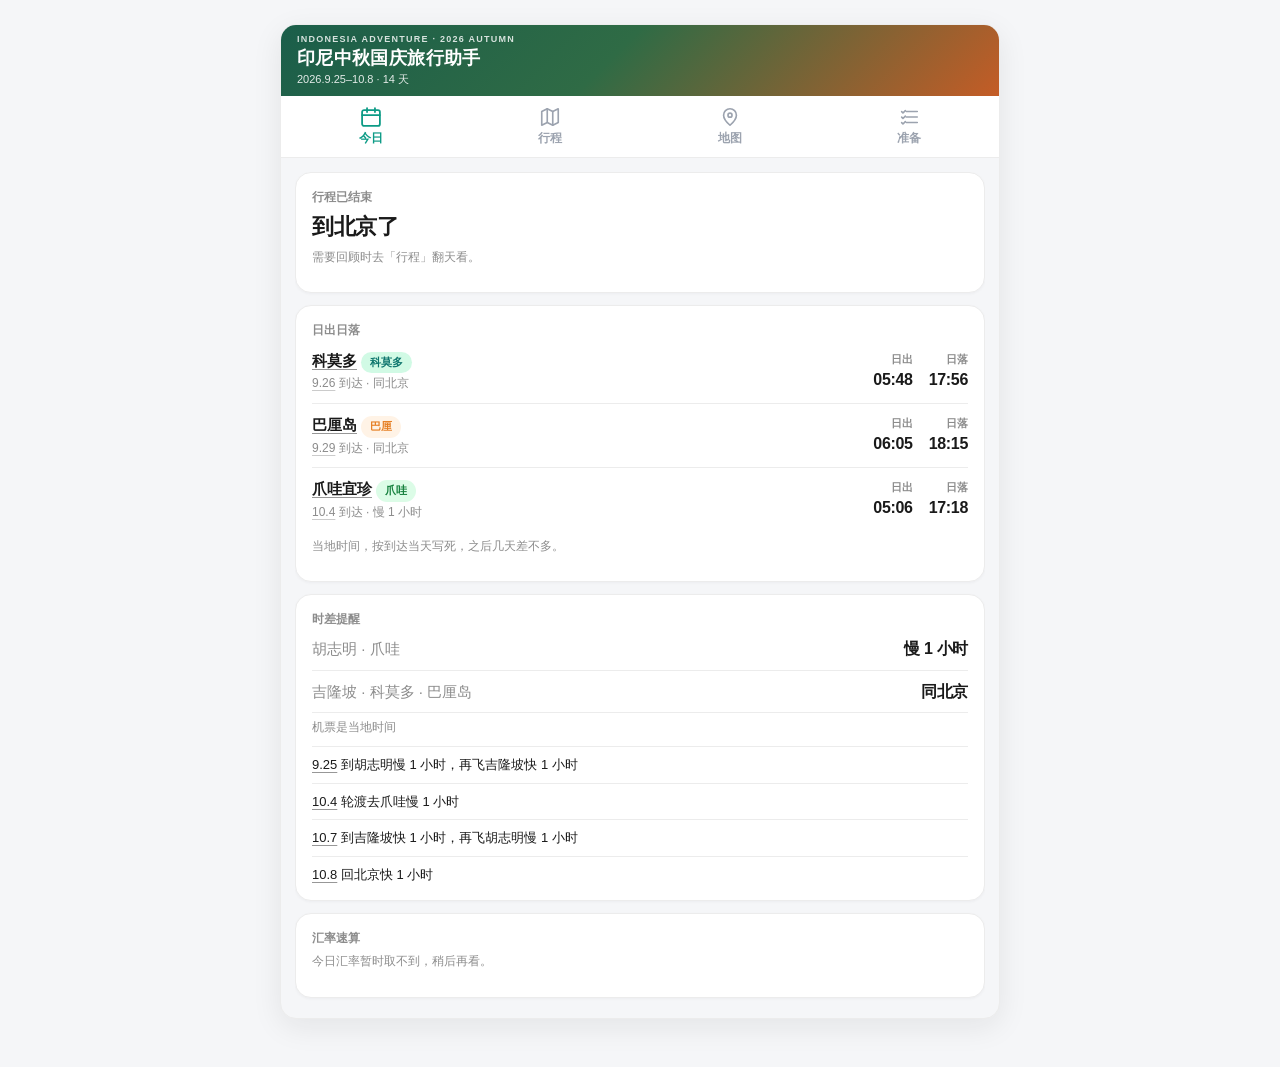
==== index.html @ c4021f5a "Vendor Leaflet so the trip page does not wait on jsDelivr. The app script no longer depends on a blo" ====
<!DOCTYPE html>
<html lang="zh-CN">
<head>
  <meta charset="UTF-8">
  <meta name="viewport" content="width=device-width, initial-scale=1, viewport-fit=cover">
  <meta name="theme-color" content="#1b5e4a">
  <meta name="apple-mobile-web-app-capable" content="yes">
  <meta name="mobile-web-app-capable" content="yes">
  <title>印尼中秋国庆旅行助手 · 2026.9.25–10.8</title>
  <link rel="stylesheet" href="vendor/leaflet/leaflet.css">
  <style>
    :root {
      --bg: #f5f6f8;
      --card: #fff;
      --text: #1a1a1a;
      --muted: #8c8c8c;
      --line: #ececec;
      --accent: #0d9b86;
      --purple: #8b5cf6;
      --orange: #e67e22;
      --blue: #3b82f6;
      --komodo: #0f766e;
      --bali: #e67e22;
      --java: #22c55e;
      --warn: #f97316;
      --ok: #0d9b86;
      --safe: env(safe-area-inset-bottom, 0px);
    }
    * { box-sizing: border-box; margin: 0; padding: 0; }
    body {
      font-family: -apple-system, BlinkMacSystemFont, "PingFang SC", "Hiragino Sans GB", "Noto Sans SC", "Microsoft YaHei", sans-serif;
      background: var(--bg);
      color: var(--text);
      line-height: 1.45;
      font-size: 15px;
      padding-bottom: calc(78px + var(--safe));
    }
    .ico {
      width: 1em; height: 1em; display: inline-block; vertical-align: -0.15em;
      stroke: currentColor; fill: none; stroke-width: 1.8; stroke-linecap: round; stroke-linejoin: round;
    }
    header {
      position: sticky; top: 0; z-index: 2000;
      background: linear-gradient(135deg, #1b5e4a 0%, #2f6b45 46%, #c45c26 100%);
      color: #fff;
      padding: 8px 16px 9px;
      isolation: isolate;
    }
    .app { min-height: 100vh; }
    header .eyebrow {
      font-size: 9px; letter-spacing: .14em; text-transform: uppercase;
      opacity: .82; font-weight: 600; margin-bottom: 1px;
    }
    header h1 { font-size: 18px; font-weight: 800; letter-spacing: .02em; line-height: 1.25; }
    header .dates { font-size: 11px; opacity: .88; margin-top: 2px; }
    .wrap { padding: 14px 14px 8px; max-width: 720px; margin: 0 auto; }
    .card {
      background: var(--card);
      border: 1px solid var(--line);
      border-radius: 16px;
      padding: 16px;
      margin-bottom: 12px;
      box-shadow: 0 1px 3px rgba(16,24,40,.04);
    }
    .page-head {
      display: flex; align-items: baseline; gap: 8px;
      margin: 2px 0 12px; font-size: 22px; font-weight: 800;
    }
    .page-head span { font-size: 13px; font-weight: 500; color: var(--muted); }
    .add-pill {
      margin-left: auto; align-self: center; flex-shrink: 0;
      border: 0; background: var(--accent); color: #fff;
      border-radius: 99px; padding: 6px 12px;
      font-size: 13px; font-weight: 700;
      transition: transform .15s ease, filter .15s ease;
    }
    .add-pill:active { transform: scale(.96); filter: brightness(.94); }
    .add-pill:disabled { opacity: .45; }
    .add-box .field { margin-bottom: 8px; }
    .ebtn, .xbtn {
      flex-shrink: 0; border: 0; background: #f3f4f6; color: #4b5563;
      border-radius: 8px; width: 28px; height: 28px; padding: 0; margin-top: 1px;
      font-size: 16px; font-weight: 400; line-height: 1;
      display: inline-flex; align-items: center; justify-content: center;
    }
    .xbtn { color: #dc2626; background: #fef2f2; }
    .ebtn:active, .xbtn:active { transform: scale(.94); }
    .check-main { display: flex; gap: 10px; align-items: flex-start; flex: 1; min-width: 0; }
    .pack-row {
      display: flex; align-items: center; gap: 6px;
      border-top: 1px solid #f3f4f6;
    }
    .pack-row:first-of-type { border-top: none; }
    .pack-row .pack-st { border-top: none; padding-left: 10px; flex: 1; width: auto; min-width: 0; }
    .page-head.c-teal { color: var(--accent); }
    .page-head.c-purple { color: #9040b2; }
    .page-head.c-orange { color: var(--orange); }
    .page-head.c-blue { color: #4a69bd; }
    .kicker { font-size: 12px; font-weight: 700; color: var(--muted); }
    .kicker.urgent { color: #ef4444; }
    .kicker.urgent::before {
      content: ""; display: inline-block; width: 7px; height: 7px; border-radius: 50%;
      background: #ef4444; margin-right: 6px; vertical-align: 1px;
    }
    .next { font-size: 22px; font-weight: 800; margin: 4px 0 6px; letter-spacing: -.02em; }
    .chip {
      display: inline-block; font-size: 11px; font-weight: 700;
      padding: 3px 9px; border-radius: 99px; margin-right: 4px;
    }
    .chip-komodo { background: #d1fae5; color: var(--komodo); }
    .chip-bali { background: #fff3e6; color: var(--bali); }
    .chip-java { background: #dcfce7; color: #15803d; }
    .chip-transit { background: #f3e8ff; color: #7c3aed; }
    .chip-skip { background: #fff3e6; color: var(--orange); }
    .chip-must { background: #d1fae5; color: var(--ok); }
    .chip-ok { background: #d1fae5; color: #047857; }
    .chip-wait { background: #fff7ed; color: #c2410c; }
    .chip-alt { background: #fef3c7; color: #b45309; }
    .chip-canceling { background: #ffe4e6; color: #be123c; }
    .chip-off { background: #f3f4f6; color: #6b7280; }
    .warn {
      background: #fff7ed; color: #9a3412; border-radius: 10px;
      padding: 10px 12px; font-size: 13px; margin-top: 8px;
    }
    .callout {
      background: #fff7e8; color: #c2410c; border-radius: 10px;
      padding: 8px 10px; font-size: 12px; margin-top: 8px; font-weight: 600;
    }
    .row {
      display: grid; grid-template-columns: 52px 1fr;
      gap: 8px; padding: 10px 0; border-top: 1px solid #f3f4f6;
    }
    .row:first-of-type { border-top: none; }
    .t { font-variant-numeric: tabular-nums; font-size: 12px; color: var(--muted); padding-top: 2px; }
    .title { font-weight: 700; font-size: 15px; }
    .note { font-size: 12px; color: var(--muted); margin-top: 3px; }
    .hl { color: var(--orange); }
    .memo { color: var(--ok); }
    .day-btn {
      width: 100%; text-align: left; background: var(--card); border: 1px solid var(--line);
      border-radius: 16px; padding: 12px 14px; margin-bottom: 8px;
      display: flex; align-items: center; gap: 10px;
      box-shadow: 0 1px 3px rgba(16,24,40,.04);
      transition: transform .16s ease, box-shadow .16s ease, background .16s ease;
    }
    .day-btn:active { transform: scale(.985); }
    .day-btn .d {
      font-weight: 800; min-width: 48px; font-size: 12px; color: #fff;
      text-align: center; border-radius: 10px; padding: 8px 6px; line-height: 1.2;
    }
    .day-btn.ph-komodo .d { background: var(--komodo); }
    .day-btn.ph-bali .d { background: var(--bali); }
    .day-btn.ph-java .d { background: var(--java); }
    .day-btn.ph-transit .d { background: var(--purple); }
    .day-btn .ttl { flex: 1; font-weight: 700; font-size: 14px; }
    .filters { display: flex; gap: 8px; overflow-x: auto; padding: 0 0 12px; }
    .filters button {
      border: 1px solid var(--line); background: #fff; color: #4b5563;
      border-radius: 99px; padding: 6px 14px; font-size: 12px; font-weight: 650; white-space: nowrap;
      transition: background .18s ease, color .18s ease, border-color .18s ease, transform .15s ease;
    }
    .filters button:active { transform: scale(.96); }
    .filters button.on { background: var(--accent); color: #fff; border-color: var(--accent); }
    .subchrome {
      position: sticky;
      top: var(--header-h, 72px);
      z-index: 1900;
      isolation: isolate;
      margin: -14px -14px 12px;
      padding: 8px 14px 10px;
      background: rgba(245,246,248,.96);
      backdrop-filter: blur(12px);
    }
    .subchrome[hidden] { display: none !important; }
    .subnav {
      display: grid; gap: 6px;
      margin: 0; padding: 0;
      position: static;
      background: none;
    }
    .subnav.n4 { grid-template-columns: repeat(4, 1fr); }
    .subnav.n3 { grid-template-columns: repeat(3, 1fr); }
    .subnav.n2 { grid-template-columns: repeat(2, 1fr); }
    .subnav button {
      border: 0; background: #fff; color: #6b7280;
      border-radius: 12px; padding: 8px 4px; font-size: 13px; font-weight: 650;
      border: 1px solid var(--line);
      transition: background .2s ease, color .2s ease, border-color .2s ease, transform .15s ease;
    }
    .subnav button:active { transform: scale(.96); }
    .subnav button.on { background: var(--accent); color: #fff; border-color: var(--accent); }
    .jumps { display: flex; flex-wrap: wrap; gap: 6px; margin-top: 8px; }
    .tap {
      color: inherit;
      cursor: pointer;
      text-decoration: underline;
      text-decoration-color: color-mix(in srgb, currentColor 45%, transparent);
      text-underline-offset: 3px;
      text-decoration-thickness: 1px;
      -webkit-tap-highlight-color: transparent;
      transition: opacity .15s ease;
    }
    .tap:active { opacity: .55; }
    .hl-flash { animation: hlflash 1.4s ease; }
    #page-trip .item, #page-trip .card {
      scroll-margin-top: calc(var(--header-h, 72px) + 58px);
    }
    @keyframes hlflash {
      0%, 100% { background: #fff; }
      25% { background: #ccfbf1; }
    }
    .check { display: flex; gap: 8px; align-items: flex-start; padding: 11px 0; border-top: 1px solid #f3f4f6; }
    .check:first-of-type { border-top: none; }
    .check input {
      appearance: none; -webkit-appearance: none;
      margin-top: 2px; width: 18px; height: 18px; flex-shrink: 0;
      border: 1.6px solid #d1d5db; border-radius: 5px; background: #fff;
      transition: background .16s ease, border-color .16s ease, transform .16s ease;
    }
    .check input:checked {
      background: var(--accent); border-color: var(--accent);
      transform: scale(1.06);
      background-image: url("data:image/svg+xml;utf8,<svg xmlns='http://www.w3.org/2000/svg' viewBox='0 0 16 16'><path fill='none' stroke='white' stroke-width='2.2' stroke-linecap='round' stroke-linejoin='round' d='M3.5 8.2l3 3 6-6.4'/></svg>");
      background-size: 12px; background-repeat: no-repeat; background-position: center;
    }
    .check .lab { transition: color .16s ease; }
    .check.done .lab { color: var(--muted); text-decoration: line-through; }
    .pack-st {
      display: flex; gap: 10px; align-items: center;
      width: 100%; text-align: left;
      background: none; border: 0; border-top: 1px solid #f3f4f6;
      padding: 11px 0 11px 10px; font: inherit; color: inherit;
      position: relative;
      transition: background .15s ease, transform .15s ease;
    }
    .pack-st:not(:disabled):active { transform: scale(.99); background: #f8faf9; }
    .pack-st:first-of-type { border-top: none; }
    .pack-st:disabled { opacity: 1; cursor: default; }
    .pack-st:not(:disabled) { cursor: pointer; }
    .pack-st .lab { flex: 1; font-weight: 700; font-size: 14px; }
    .pack-st::before {
      content: ""; position: absolute; left: 0; top: 10px; bottom: 10px;
      width: 4px; border-radius: 4px;
    }
    .st-none::before { background: var(--orange); }
    .st-have::before { background: var(--blue); }
    .st-packed::before { background: var(--accent); }
    .st-pill {
      flex-shrink: 0; font-size: 11px; font-weight: 700;
      padding: 2px 8px; border-radius: 99px; min-width: 52px; text-align: center;
      transition: background .18s ease, color .18s ease;
    }
    .st-none .st-pill { background: #fff3e6; color: var(--orange); }
    .st-have .st-pill { background: #dbeafe; color: #1d4ed8; }
    .st-packed .st-pill { background: #d1fae5; color: #047857; }
    .st-packed .lab { color: var(--muted); text-decoration: line-through; }
    .stats {
      display: grid; grid-template-columns: repeat(3, 1fr); gap: 8px; margin: 10px 0 4px;
    }
    .stat {
      background: #fff; border: 1px solid var(--line); border-radius: 14px;
      padding: 12px 8px; text-align: center;
      font: inherit; color: inherit; width: 100%;
    }
    button.stat { cursor: pointer; }
    button.stat:active { transform: scale(.98); }
    .stat.on { border-color: var(--accent); box-shadow: 0 0 0 2px rgba(13,155,134,.18); }
    .stat.miss.on { border-color: var(--orange); box-shadow: 0 0 0 2px rgba(234,88,12,.16); }
    .stat b { display: block; font-size: 22px; font-weight: 800; line-height: 1.1; }
    .stat span { font-size: 11px; color: var(--muted); }
    .stat.miss b { color: var(--orange); }
    .stat.have b { color: var(--blue); }
    .stat.ok b { color: var(--accent); }
    .prog { margin: 8px 0 4px; }
    .prog-top { display: flex; justify-content: space-between; font-size: 12px; color: var(--muted); margin-bottom: 6px; }
    .prog-top b { color: var(--accent); }
    .prog-bar { height: 8px; background: #d1fae5; border-radius: 99px; overflow: hidden; }
    .prog-bar i { display: block; height: 100%; background: var(--accent); border-radius: 99px; transition: width .35s ease; }
    .add-box .pair { display: grid; grid-template-columns: 1fr 1fr; gap: 8px; }
    .add-box .pair .field { margin-bottom: 8px; }
    .date-picks {
      display: flex; flex-wrap: wrap; gap: 6px;
      margin: 0 0 8px;
    }
    .date-pick {
      border: 1px solid var(--line); background: #fff; color: #4b5563;
      border-radius: 99px; padding: 6px 10px; font-size: 12px; font-weight: 650;
      transition: background .15s ease, color .15s ease, border-color .15s ease, transform .12s ease;
    }
    .date-pick:active { transform: scale(.96); }
    .date-pick.on { background: var(--accent); color: #fff; border-color: var(--accent); }
    .spend-row {
      display: flex; align-items: flex-start; gap: 8px;
      padding: 11px 0; border-top: 1px solid #f3f4f6;
    }
    .spend-row:first-of-type { border-top: none; }
    .spend-row .lab { flex: 1; min-width: 0; }
    .spend-row .lab b { display: block; font-size: 14px; font-weight: 700; }
    .spend-amt { font-variant-numeric: tabular-nums; font-weight: 800; white-space: nowrap; text-align: right; }
    .spend-amt.wait { color: var(--orange); font-weight: 700; font-size: 13px; }
    .spend-sum {
      display: flex; justify-content: space-between; align-items: baseline;
      gap: 10px; padding: 8px 0 2px; font-size: 13px;
    }
    .spend-sum span { color: var(--muted); }
    .spend-bar {
      display: flex; height: 8px; background: #eef2f1; border-radius: 99px;
      overflow: hidden; margin-top: 6px;
    }
    .spend-bar i { display: block; height: 100%; flex: none; background: var(--accent); }
    .spend-dot {
      display: inline-block; width: 8px; height: 8px; border-radius: 50%;
      margin-right: 5px; vertical-align: 1px;
    }
    .spend-legend {
      display: flex; flex-wrap: wrap; gap: 6px 12px;
      margin-top: 12px; padding-top: 10px; border-top: 1px solid var(--line);
      font-size: 11px; color: var(--muted);
    }
    textarea {
      width: 100%; min-height: 88px; border: 1px solid var(--line); border-radius: 12px;
      padding: 10px; font: inherit; resize: none; background: #fafafa;
      overflow: hidden; field-sizing: content;
    }
    .hint { font-size: 12px; color: var(--muted); margin: 6px 0 10px; }
    .btn {
      border: 0; background: var(--accent); color: #fff; border-radius: 10px;
      padding: 9px 12px; font: inherit; font-weight: 700; font-size: 13px;
      transition: transform .15s ease, filter .15s ease, background .18s ease;
    }
    .btn:active { transform: scale(.97); filter: brightness(.94); }
    .btn.sec { background: #fff; color: var(--accent); border: 1px solid var(--accent); }
    .btn:disabled { opacity: .45; }
    .ghost, a.ghost {
      display: inline-flex; align-items: center; gap: 4px;
      border: 1px solid var(--accent); color: var(--accent); background: #fff;
      border-radius: 8px; padding: 3px 8px; font-size: 11px; font-weight: 700;
      text-decoration: none; flex-shrink: 0; line-height: 1.2;
      -webkit-tap-highlight-color: transparent;
    }
    a.ghost:active { filter: brightness(.94); }
    .title .ghost { margin-left: 6px; vertical-align: 1px; }
    .ghost .ico-ext { width: 9px; height: 9px; margin-left: 1px; }
    .wrap.swiping a.jump-ext { pointer-events: none; }
    .field {
      width: 100%; border: 1px solid var(--line); border-radius: 10px;
      padding: 9px 10px; font: inherit; background: #fafafa; margin-bottom: 8px;
    }
    .bar { display: flex; gap: 8px; flex-wrap: wrap; margin-top: 8px; }
    .okline { font-size: 12px; color: var(--ok); }
    .err { font-size: 12px; color: #dc2626; margin-top: 4px; }
    .gate-card { padding: 10px 12px; }
    .gate-card .kicker { font-size: 10px; }
    .gate-card .field { padding: 7px 9px; margin-bottom: 6px; }
    .gate-card .hint { margin: 4px 0 6px; }
    .gate-card .btn { padding: 7px 10px; font-size: 12px; }
    .gate-card .okline { margin-top: 4px; }
    nav {
      position: fixed; left: 0; right: 0; bottom: 0; z-index: 2100;
      display: grid; grid-template-columns: repeat(4, 1fr);
      background: #fff; border-top: 1px solid var(--line);
      padding: 6px 0 calc(6px + var(--safe));
    }
    nav button {
      border: 0; background: none; padding: 4px 0 2px;
      font-size: 10px; color: #9ca3af; font-weight: 650;
      display: flex; flex-direction: column; align-items: center; gap: 2px;
      transition: color .2s ease, transform .15s ease;
    }
    nav button svg { width: 22px; height: 22px; transition: transform .18s ease; }
    nav button:active { transform: scale(.92); }
    nav button.on { color: var(--accent); }
    nav button.on svg { transform: scale(1.08); }
    .page { display: none; position: relative; z-index: 0; }
    .page.on { display: block; overflow-x: hidden; }
    .day-card { display: none; }
    .day-card.open { display: block; animation: dayOpen .22s ease; }
    @keyframes dayOpen { from { opacity: 0; transform: translateY(-8px); } to { opacity: 1; transform: none; } }
    .fx-row {
      display: flex; justify-content: space-between; align-items: baseline;
      gap: 12px; padding: 9px 0; border-bottom: 1px solid var(--line);
      font-size: 15px;
    }
    .fx-row:last-of-type { border-bottom: 0; }
    .fx-row span { color: var(--muted); }
    .fx-row b { font-size: 16px; font-weight: 800; letter-spacing: -.02em; }
    #fx-card a { color: var(--muted); }
    .sun-row {
      display: grid; grid-template-columns: 1fr auto;
      gap: 6px 16px; align-items: center;
      padding: 10px 0; border-bottom: 1px solid var(--line);
    }
    .sun-row:last-of-type { border-bottom: 0; }
    .sun-place { font-weight: 800; font-size: 15px; }
    .sun-meta { font-size: 12px; color: var(--muted); margin-top: 2px; }
    .sun-times { display: flex; gap: 16px; text-align: right; font-variant-numeric: tabular-nums; }
    .sun-times .k { display: block; font-size: 11px; color: var(--muted); font-weight: 650; }
    .sun-times b { font-size: 16px; font-weight: 800; letter-spacing: -.02em; }
    .tz-shift {
      font-size: 13px; line-height: 1.5;
      padding: 8px 0 0; margin-top: 8px; border-top: 1px solid var(--line);
    }
    .callout.tz-note { background: #eef2ff; color: #4338ca; }
    .item {
      position: relative; overflow: hidden;
      background: #fff; border: 1px solid var(--line); border-radius: 16px;
      padding: 14px 14px 12px 16px; margin: 0 0 10px;
      box-shadow: 0 1px 3px rgba(16,24,40,.04);
    }
    .item::before {
      content: ""; position: absolute; left: 0; top: 0; bottom: 0; width: 4px;
    }
    .item.ph-transit::before { background: var(--purple); }
    .item.ph-komodo::before { background: var(--komodo); }
    .item.ph-bali::before { background: var(--bali); }
    .item.ph-java::before { background: var(--java); }
    .item.st-cancel { color: #9ca3af; }
    .item.st-cancel::before { background: #9ca3af; }
    .item.st-cancel .stay-name,
    .item.st-cancel .stay-meta,
    .item.st-cancel .note,
    .item.st-cancel .stay-top,
    .item.st-cancel .ico { color: #9ca3af; }
    .item.st-cancel .ghost { border-color: #d1d5db; color: #9ca3af; }
    .item.st-canceling {
      background: #fad1d8;
      border-color: #f5b7c2;
    }
    .item.st-alt {
      background: #fffbeb;
      border-color: #fde68a;
    }
    .ticket-top, .stay-top {
      display: flex; justify-content: space-between; align-items: center; gap: 8px;
    }
    .stay-actions { display: inline-flex; align-items: center; gap: 6px; flex-shrink: 0; }
    .ticket-no { font-size: 13px; font-weight: 700; }
    .ticket-al { color: var(--muted); font-weight: 500; }
    .ticket-route {
      display: grid; grid-template-columns: 1fr auto 1fr;
      align-items: center; gap: 8px; margin: 10px 0 8px;
    }
    .ticket-time { font-size: 22px; font-weight: 800; letter-spacing: -.03em; font-variant-numeric: tabular-nums; }
    .ticket-city { font-size: 12px; color: var(--muted); margin-top: 2px; }
    .ticket-end.right { text-align: right; }
    .ticket-mid { color: var(--accent); text-align: center; min-width: 72px; }
    .ticket-mid svg { width: 18px; height: 18px; }
    .ticket-mid .dash {
      height: 0; border-top: 1.5px dashed #cbd5e1; margin-top: 4px;
    }
    .ticket-dur {
      font-size: 10px; color: var(--muted); font-weight: 500;
      margin-top: 4px; line-height: 1.2; white-space: nowrap;
    }
    .ticket-foot {
      display: flex; justify-content: space-between; align-items: center;
      gap: 8px; font-size: 12px; color: var(--muted); margin-top: 4px;
    }
    .ticket-foot .bag { display: inline-flex; align-items: center; gap: 4px; }
    .stay-name { font-size: 16px; font-weight: 800; margin: 6px 0 4px; }
    .stay-meta { font-size: 13px; color: #4b5563; }
    .act-card { isolation: isolate; }
    .act-card::before { z-index: 3; }
    .act-photo {
      position: absolute; inset: 0;
      width: 100%; height: 100%;
      object-fit: cover; object-position: 92% 16%;
      pointer-events: none; z-index: 0;
      opacity: 0;
    }
    .act-photo.is-in { opacity: 1; transition: opacity .22s ease; }
    .act-card::after {
      content: "";
      position: absolute; inset: 0;
      z-index: 1; pointer-events: none;
      background: linear-gradient(
        54deg,
        #fff 0%,
        #fff 34%,
        rgba(255,255,255,.92) 42%,
        rgba(255,255,255,.62) 50%,
        rgba(255,255,255,.28) 58%,
        rgba(255,255,255,.08) 66%,
        transparent 76%
      );
    }
    .act-card .stay-top,
    .act-card .stay-name,
    .act-card .stay-meta,
    .act-card .note,
    .act-card .callout,
    .act-card .act-foot { position: relative; z-index: 2; }
    .act-card .callout {
      background: linear-gradient(
        to right,
        #fff7e8 0%,
        #fff7e8 46%,
        rgba(255,247,232,.55) 70%,
        rgba(255,247,232,0) 100%
      );
    }
    .act-card .ghost { z-index: 3; }
    .act-card .stay-name { max-width: 62%; }
    .act-card .stay-meta,
    .act-card .note { max-width: 72%; }
    .act-card .act-foot {
      display: flex; justify-content: space-between; align-items: flex-end;
      gap: 8px; margin-top: 8px; position: relative; z-index: 3;
    }
    .act-card .act-foot .callout { margin-top: 0; flex: 1; min-width: 0; }
    .act-card .act-foot .ghost { margin-left: auto; }
    .map-box {
      height: 42vh; min-height: 220px; max-height: 380px;
      border-radius: 14px; overflow: hidden; border: 1px solid var(--line);
      position: relative; z-index: 0; isolation: isolate;
      transform: translateZ(0);
      -webkit-mask-image: -webkit-radial-gradient(white, black);
    }
    .map-focus { display: flex; gap: 8px; margin: 8px 0 10px; }
    .map-focus button {
      flex: 1; border: 0; border-radius: 10px; padding: 8px 6px;
      font-size: 13px; font-weight: 700; color: #fff;
      transition: transform .16s ease, filter .16s ease;
    }
    .map-focus button:active { transform: scale(.97); filter: brightness(.92); }
    .map-focus .f-komodo { background: var(--komodo); }
    .map-focus .f-bali { background: var(--bali); }
    .map-focus .f-java { background: var(--java); }
    .marker-dot {
      width: 10px; height: 10px; border-radius: 50%;
      border: 1.5px solid #fff; box-shadow: 0 1px 3px rgba(0,0,0,.3);
    }
    .marker-hotel {
      width: 8px; height: 8px; border-radius: 50%;
      border: 1.5px solid #fff; box-shadow: 0 1px 3px rgba(0,0,0,.3);
    }
    .map-legend { display: flex; flex-wrap: wrap; gap: 8px 12px; font-size: 12px; color: var(--muted); margin: 8px 0 12px; }
    .leg-row {
      display: flex; justify-content: space-between; align-items: baseline;
      gap: 12px; padding: 10px 0; border-top: 1px solid #f3f4f6;
    }
    .leg-row:first-of-type { border-top: none; }
    .leg-row .lab { font-weight: 700; font-size: 14px; }
    .leg-row .meta { font-size: 12px; color: var(--muted); text-align: right; line-height: 1.45; }
    .legend-line { display: inline-block; width: 22px; height: 3px; vertical-align: middle; margin-right: 4px; border-radius: 2px; }
    .marker-num {
      width: 26px; height: 26px; border-radius: 50%;
      display: flex; align-items: center; justify-content: center;
      font-size: 11px; font-weight: 700; color: #fff;
      border: 2px solid #fff; box-shadow: 0 2px 6px rgba(0,0,0,.25);
    }
    .leaflet-popup-content { font-size: 13px; line-height: 1.4; }
    .empty { color: var(--muted); font-size: 13px; padding: 8px 0; }

    @media (prefers-reduced-motion: reduce) {
      *, *::before, *::after {
        animation: none !important;
        transition: none !important;
      }
    }

    @media (min-width: 800px) {
      body { padding-bottom: 24px; }
      .app {
        max-width: 720px;
        margin: 24px auto;
        background: var(--bg);
        border: 1px solid var(--line);
        border-radius: 16px;
        overflow: hidden;
        box-shadow: 0 8px 30px rgba(28,25,23,.08);
      }
      header { position: static; }
      nav {
        position: static;
        border-top: none;
        border-bottom: 1px solid var(--line);
        padding-bottom: 8px;
      }
      nav button { font-size: 12px; }
      .subchrome { top: 0; }
    }
  </style>
</head>
<body>
<div class="app">
  <header>
    <p class="eyebrow">Indonesia Adventure · 2026 Autumn</p>
    <h1>印尼中秋国庆旅行助手</h1>
    <p class="dates">2026.9.25–10.8 · 14 天</p>
  </header>

  <nav>
    <button class="on" data-page="today">
      <svg viewBox="0 0 24 24" fill="none" stroke="currentColor" stroke-width="1.8" stroke-linecap="round" stroke-linejoin="round"><rect x="3" y="5" width="18" height="16" rx="2"/><path d="M8 3v4M16 3v4M3 10h18"/></svg>
      <span>今日</span>
    </button>
    <button data-page="trip">
      <svg viewBox="0 0 24 24" fill="none" stroke="currentColor" stroke-width="1.8" stroke-linecap="round" stroke-linejoin="round"><polygon points="3 6 9 3 15 6 21 3 21 18 15 21 9 18 3 21"/><path d="M9 3v15M15 6v15"/></svg>
      <span>行程</span>
    </button>
    <button data-page="map">
      <svg viewBox="0 0 24 24" fill="none" stroke="currentColor" stroke-width="1.8" stroke-linecap="round" stroke-linejoin="round"><path d="M12 21s7-6.2 7-11a7 7 0 1 0-14 0c0 4.8 7 11 7 11z"/><circle cx="12" cy="10" r="2.2"/></svg>
      <span>地图</span>
    </button>
    <button data-page="prep">
      <svg viewBox="0 0 24 24" fill="none" stroke="currentColor" stroke-width="1.8" stroke-linecap="round" stroke-linejoin="round"><path d="M9 6h12M9 12h12M9 18h12"/><path d="M4 6.2 5.4 7.6 8 5M4 12.2 5.4 13.6 8 11M4 18.2 5.4 19.6 8 17"/></svg>
      <span>准备</span>
    </button>
  </nav>

  <main class="wrap">
    <div id="subchrome" class="subchrome" hidden></div>
    <section id="page-today" class="page on">
      <div class="card">
        <div class="kicker">出发倒计时</div>
        <div class="next">2026.9.25 北京出发</div>
        <p class="hint">点「行程」看日程/航班，「准备」看待办、行李和花费。</p>
      </div>
    </section>
    <section id="page-trip" class="page"></section>
    <section id="page-map" class="page"></section>
    <section id="page-prep" class="page"></section>
  </main>
</div>

<script src="vendor/leaflet/leaflet.js"></script>

<script>
const START = new Date(2026, 8, 25);
const END = new Date(2026, 9, 8);
const KEY_WHO = "trip2026-who";
const KEY_SID = "trip2026-sid";
const KEY_UNLOCK = "trip2026-unlock";
const KEY_FX = "trip2026-fx";
const KEY_DRAFT = "trip2026-draft";
const FX_API = "https://open.er-api.com/v6/latest/CNY";

let cloud = { prep: {}, pack: {}, notes: "", pinHash: "", updatedAt: "", by: "", lists: null };
let canEdit = false;
let syncing = false;
let saveTimer = null;
let dirty = false;
let pushing = false;
let bootError = "";
let tripTab = "days";
let tripFilter = "all";
let prepTab = "todo";
let packFilter = "all";

const flights = [
  { date:"9.25", iso:"2026-09-25", no:"VN517", al:"越南航空", route:"北京大兴 → 胡志明新山一 T2", from:"PKX", to:"SGN", dep:"08:30", arr:"12:25", bag:"托运 23KG", book:"去哪儿", note:"去程第一段", tz:"到胡志明，慢 1 小时" },
  { date:"9.25", iso:"2026-09-25", no:"VN679", al:"越南航空", route:"胡志明新山一 T2 → 吉隆坡 T1", from:"SGN", to:"KUL", dep:"15:25", arr:"18:25", bag:"托运 23KG", book:"去哪儿", note:"同机场 T2 中转；当晚住 T2 附近方便次日亚航", tz:"到吉隆坡，快 1 小时" },
  { date:"9.26", iso:"2026-09-26", no:"AK310", al:"亚洲航空", route:"吉隆坡 T2 → 科莫多", from:"KUL", to:"LBJ", dep:"10:45", arr:"14:25", bag:"无免费托运（已加购）", book:"去哪儿", note:"两人分单；住 Tune KLIA Aeropolis，去 klia2 T2" },
  { date:"9.29", iso:"2026-09-29", no:"QZ647", al:"印尼亚航", route:"科莫多 → 巴厘岛登巴萨 D", from:"LBJ", to:"DPS", dep:"13:05", arr:"14:20", bag:"以机票为准", book:"去哪儿", note:"抵登巴萨后接机去库塔" },
  { date:"10.7", iso:"2026-10-07", no:"QZ322", al:"印尼亚航", route:"泗水朱安达 T2 → 吉隆坡 T2", from:"SUB", to:"KUL", dep:"11:20", arr:"15:00", bag:"以机票为准", book:"去哪儿", note:"无餐食；机场酒店出发", tz:"到吉隆坡，快 1 小时" },
  { date:"10.7", iso:"2026-10-07", no:"VN678", al:"越南航空", route:"吉隆坡 T1 → 胡志明新山一 T2", from:"KUL", to:"SGN", dep:"19:25", arr:"20:15", bag:"托运 23KG", book:"去哪儿", note:"KUL T2 转到 T1，预留 4 小时", tz:"到胡志明，慢 1 小时" },
  { date:"10.8", iso:"2026-10-08", no:"VN516", al:"越南航空", route:"胡志明新山一 T2 → 北京大兴", from:"SGN", to:"PKX", dep:"00:35", arr:"06:30", bag:"托运 23KG", book:"去哪儿", note:"时刻已变更（原 00:45）；SGN 过夜中转不出机场", tz:"到北京，快 1 小时" }
];

const hotels = [
  { inn:"9.25", out:"9.26", nights:1, name:"Tune Hotel KLIA Aeropolis", aka:["Tune Hotel KLIA Aeropolis","吉隆坡机场图恩酒店","图恩酒店","吉隆坡市区酒店","T2 附近酒店","T2附近酒店","吉隆坡酒店"], room:"客房双人床 10㎡，含早", status:"ok", platform:"Agoda", note:"已付款 ¥203.73；RAN WEIJUN；14:00 入住 / 11:00 退房；不可退；+60387872759；次日 AK310 在旁 klia2", lat:2.7445, lng:101.6748 },
  { inn:"9.26", out:"9.27", nights:1, name:"Katamaran Hotel & Resort Komodo", aka:["Katamaran","卡塔马兰酒店及度假村","卡塔马兰"], room:"豪华海景特大床房", status:"ok", platform:"去哪儿", note:"卡塔马兰；日出徒步需预约；酒店桨板 / 浮潜", lat:-8.4716, lng:119.8768 },
  { inn:"9.27", out:"9.29", nights:2, name:"Seaesta Komodo Hostel & Hotel", aka:["Seaesta Komodo","Seaesta","西亚斯塔"], room:"双人房", status:"ok", platform:"去哪儿", note:"西亚斯塔；不含早餐", lat:-8.4894, lng:119.8778 },
  { inn:"9.29", out:"9.30", nights:1, name:"The Kuta Beach Heritage Hotel", aka:["库塔海滩遗产酒店","库塔酒店"], room:"豪华传统特大床房", status:"ok", platform:"携程", note:"雅高管理；9.30 含 2 早；携程 454566143239", lat:-8.7206, lng:115.1699 },
  { inn:"9.30", out:"10.1", nights:1, name:"Meruhdani Boutique Ubud", aka:["Meruhdani","梅鲁达尼精品酒店","梅鲁达尼"], room:"园景高级豪华房", status:"ok", platform:"去哪儿", note:"梅鲁达尼精品酒店", lat:-8.5062, lng:115.2587 },
  { inn:"10.1", out:"10.3", nights:2, name:"Habitat Boutique Dive Resort", aka:["Habitat"], room:"潜店配套", status:"ok", platform:"微信直订", note:"yansu_diving / Let's dive，图蓝本", lat:-8.2758, lng:115.5915 },
  { inn:"10.1", out:"10.3", nights:2, name:"Seamount Amed 艾湄海山酒店", aka:["Seamount Amed","Seamount","艾湄海山酒店"], room:"海景豪华双人或双床间", status:"cancel", platform:"去哪儿", note:"已退订，勿入住", lat:-8.3352, lng:115.6467 },
  { inn:"10.1", out:"10.3", nights:2, name:"Ocean Villa Dive Resort Tulamben", aka:["Ocean Villa"], room:"—", status:"cancel", platform:"携程", note:"已退订，勿入住", lat:-8.2745, lng:115.5920 },
  { inn:"10.3", out:"10.4", nights:1, name:"New Sunari Lovina Beach Resort", aka:["新苏纳里罗威那海滩度假村","New Sunari","新苏纳里"], room:"高级房", status:"ok", platform:"去哪儿", note:"新苏纳里罗威那海滩度假村", lat:-8.1542, lng:115.0346 },
  { inn:"10.4", out:"10.5", nights:1, name:"NusaBay Menjangan", aka:["NusaBay","努沙海湾蒙简甘","门姜酒店","WHM"], room:"特惠 Jungle Lanai Cottage · 50㎡ 大床", status:"alt", platform:"Trip.com", note:"宜珍关闭预案；2 人 RAN WEIJUN；IDR 1,028,225，9.25 扣款；9.27 12:00（巴厘）前可免费取消；10.5 要约 12:30 退房，坐最晚免费班船 12:50（巴厘时间），不要等 15:05", lat:-8.1047, lng:114.5178 },
  { inn:"10.4", out:"10.5", nights:1, name:"Purwa Ijen", aka:["Purwa Ijen"], room:"花园景双人间", status:"ok", platform:"携程", note:"宜珍若重开则住这里并恢复 Andre；仍关则住 NusaBay，并退订。携程 1767788834", lat:-8.1866, lng:114.2396 },
  { inn:"10.4", out:"10.5", nights:1, name:"Ijen Backpacker", aka:["Ijen Backpacker"], room:"—", status:"cancel", platform:"携程", note:"已退订，勿入住", lat:-8.1404, lng:114.3986 },
  { inn:"10.4", out:"10.5", nights:1, name:"Grand Harvest Resort & Villas Ijen", aka:["大丰收度假村","Grand Harvest","大丰收"], room:"花园景豪华双人间", status:"cancel", platform:"去哪儿", note:"已退订，勿入住。行程住 Purwa Ijen", lat:-8.1780, lng:114.2512 },
  { inn:"10.5", out:"10.6", nights:1, name:"Omah Kayu Bromo", aka:["Omah Kayu","布罗莫木屋"], room:"—", status:"ok", platform:"Booking", note:"布罗莫木屋", lat:-7.9175, lng:113.0273 },
  { inn:"10.6", out:"10.7", nights:1, name:"Premier Place Surabaya Airport", aka:["Premier Place","泗水机场酒店","机场酒店"], room:"经典大床房", status:"ok", platform:"去哪儿", note:"泗水机场普瑞米尔广场；确认免费送机", lat:-7.3804, lng:112.7459 }
];

const acts = [
  { date:"9.27", name:"科莫多半日游", aka:["半日游"], who:"GP Travel & Rentals（Jordy）", detail:"Kelor 岛 → Menjerite → Kalong 蝙蝠岛落日", note:"英文向导，12人船", img:"img/acts/act-komodo-half.webp?v=2" },
  { date:"9.28", name:"科莫多一日跳岛", aka:["一日跳岛"], who:"GP Travel & Rentals", detail:"帕达尔岛 → 粉红沙滩 → 科莫多龙 → 月牙湾 → Manta Point → 海龟湾", note:"英文向导，18–25座船；两日两人共 IDR 1,400,000", img:"img/acts/act-komodo-day.webp?v=2" },
  { date:"9.29 16:00", name:"库塔冲浪私人课 2 小时", aka:["库塔冲浪私人课","冲浪课"], who:"Daddy and Mom Surfing School", detail:"零基础友好，教练带教", note:"Klook 已确认 ¥66.5", klook:true, img:"img/acts/act-kuta-surf.webp?v=2" },
  { date:"9.30", name:"库塔冲浪私人课 2 小时（第二天）", aka:["库塔海滩冲浪练习","冲浪练习"], who:"Daddy and Mom Surfing School", detail:"私人课 2 小时", note:"Klook 已确认 ¥70", klook:true, img:"img/acts/act-kuta-surf.webp?v=2" },
  { date:"10.1 08:30", name:"Ketut's Bali 美食烹饪教室", aka:["Ketut's Bali 烹饪课","Ketut's Bali","烹饪课"], who:"Klook", detail:"08:30 市场导览 → 09:30 烹饪班 → 12:30 午餐；乌布往返接送；8 道巴厘招牌菜", note:"订单 CAP433326，凭证 KLK0925092707", klook:true, img:"img/acts/act-cooking.webp?v=2" },
  { date:"10.1 13:00", name:"乌布 → 图蓝本包车", aka:["Bali Private Car Charter","乌布图蓝本包车","圣泉寺","百沙基母庙"], who:"Klook", detail:"13:00 Meruhdani 接 → 圣泉寺（可下水）→ Akasa 咖啡厅看 Batur 火山 → 百沙基母庙简逛 → Habitat 图蓝本", note:"已订；6 小时英文司机；凭证 KLK8448107649", klook:true },
  { date:"10.2–10.3", name:"OW 潜水考证", aka:["OW 考证","OW 理论","OW 开放水域","OW"], who:"yansu_diving / Let's dive", detail:"图蓝本自由号沉船，中文教练，含 Habitat 住宿", note:"微信已确认", img:"img/acts/act-ow-dive.webp?v=2" },
  { date:"10.3 14:00", name:"Aling-Aling 瀑布", aka:["Aling-Aling","Aling Aling","阿灵阿灵瀑布"], who:"Komang Arta 包车途经", detail:"Habitat 14:00 接，图蓝本 → Aling-Aling（停留至少 2 小时）→ 新苏纳里罗威那海滩度假村", note:"已订；2 人 IDR 600,000；乘客 RAN WEIJUN；门票另付" },
  { date:"10.4 13:30", name:"门姜岛浮潜", aka:["Menjangan","门姜","门姜岛","NusaBay 浮潜"], who:"NusaBay / Blue Corner", detail:"宜珍关闭预案；12:15 班船入住后下午出门姜 2 点浮潜，不订两瓶水肺", note:"酒店已订；2 人约 IDR 750,000/人；园票约 200,000/人退房时收；10.5 12:50 班船走" },
  { date:"10.5 02:00", name:"宜珍火山夜爬", aka:["宜珍火山夜爬","宜珍蓝火"], who:"Andre 泗水包车", detail:"02:00 出发，蓝火 + 硫磺湖；07:00 回 Purwa Ijen 休息", note:"宜珍若重开才走；已定，含在 Andre 行程", img:"img/acts/act-ijen-bluefire.webp?v=1" },
  { date:"10.6 02:00", name:"布罗莫日出", aka:["布罗莫日出","布罗莫观景台"], who:"Andre 泗水包车 / 当地吉普", detail:"02:00 出发观景台看日出和云海；10:00 回酒店早餐", note:"宜珍若开：含在 Andre；关闭预案：庞越自租摩托上山，当地订吉普，不叫 Andre", img:"img/acts/act-bromo-sunrise.webp?v=1" }
];

const days = [
  { date:"9.25", iso:"2026-09-25", title:"北京 → 胡志明 → 吉隆坡", phase:"transit",
    stay:"Tune Hotel KLIA Aeropolis（双人床含早，已确认）", breakfast:"机上 / 抵达后晚餐",
    flight:"VN517 08:30–12:25；VN679 15:25–18:25",
    tz:"到胡志明慢 1 小时；再飞吉隆坡快 1 小时",
    events:[
    { t:"05:30", title:"出发去北京大兴机场", note:"护照、e-VOA、行程单；VN517 提前 3 小时到场", kind:"must" },
    { t:"08:30", title:"VN517 飞胡志明", note:"越南航空，大兴 → 新山一 T2，托运 23KG", kind:"hl" },
    { t:"12:25", title:"抵达胡志明 T2", note:"不出海关，同航站楼转 VN679", kind:"must", tz:"慢 1 小时" },
    { t:"15:25", title:"VN679 飞吉隆坡", note:"新山一 T2 → 吉隆坡 T1，托运 23KG", kind:"hl" },
    { t:"18:25", title:"抵达吉隆坡 T1，转去 Tune KLIA Aeropolis", note:"T1 → klia2 / Aeropolis；图恩酒店已订，含早；次日 AK310 在 klia2", kind:"must", tz:"快 1 小时" }
  ]},
  { date:"9.26", iso:"2026-09-26", title:"吉隆坡 → 科莫多", phase:"komodo",
    stay:"Katamaran Hotel & Resort Komodo（豪华海景大床，已确认）", breakfast:"Tune 含早，11:00 前退房",
    flight:"AK310 10:45 吉隆坡 T2 → 14:25 科莫多",
    events:[
    { t:"08:00", title:"Tune 退房，去 klia2 T2", note:"酒店在 Aeropolis，步行或接驳；已加购 AK310 托运；两人分单", kind:"must" },
    { t:"10:45", title:"AK310 飞科莫多", note:"亚洲航空，无免费托运", kind:"hl" },
    { t:"14:25", title:"抵达 Labuan Bajo，入住 Katamaran", note:"卡塔马兰酒店及度假村", kind:"must" },
    { t:"16:00", title:"酒店玩桨板", note:"可预约酒店活动", kind:"hl" }
  ]},
  { date:"9.27", iso:"2026-09-27", title:"日出徒步 · 浮潜 · 蝙蝠日落", phase:"komodo",
    stay:"白天 Katamaran；晚 Seaesta Komodo（双人房，不含早餐）", breakfast:"Katamaran 早餐",
    flight:"无航班",
    events:[
    { t:"上午", title:"日出徒步 + 酒店浮潜", note:"日出徒步需预约", kind:"hl" },
    { t:"14:00", title:"Katamaran 退房", note:"换住西亚斯塔，近码头", kind:"must" },
    { t:"15:00", title:"科莫多半日游", note:"GP Travel / Jordy：Kelor → Menjerite → Kalong 落日；英文向导，12人船", kind:"hl" },
    { t:"19:00", title:"入住 Seaesta Komodo", note:"不含早餐；续住至 9.29", kind:"must" }
  ]},
  { date:"9.28", iso:"2026-09-28", title:"科莫多一日跳岛", phase:"komodo",
    stay:"Seaesta Komodo Hostel & Hotel（不含早餐）", breakfast:"船上简餐",
    flight:"无航班",
    events:[
    { t:"全天", title:"科莫多一日跳岛", note:"GP Travel：帕达尔岛 → 粉红沙滩 → 科莫多龙 → 月牙湾 → Manta Point → 海龟湾；18–25座船", kind:"hl" },
    { t:"晚上", title:"续住 Seaesta", note:"两日船游两人共 IDR 1,400,000；确认是否含国家公园门票", kind:"must" }
  ]},
  { date:"9.29", iso:"2026-09-29", title:"科莫多 → 库塔冲浪", phase:"bali",
    stay:"The Kuta Beach Heritage Hotel（豪华传统特大床，已确认）", breakfast:"Seaesta 不含早",
    flight:"QZ647 13:05 科莫多 → 14:20 登巴萨 D",
    events:[
    { t:"10:00", title:"Seaesta 退房，去科莫多机场", note:"印尼亚航 QZ647", kind:"must" },
    { t:"13:05", title:"QZ647 飞登巴萨", note:"抵达航站楼 D", kind:"hl" },
    { t:"14:20", title:"接机去库塔海滩遗产酒店", note:"接机待预订；雅高管理", kind:"must" },
    { t:"16:00", title:"库塔冲浪私人课 2 小时", note:"Daddy and Mom Surfing School；Klook REJ355397", kind:"hl" }
  ]},
  { date:"9.30", iso:"2026-09-30", title:"库塔冲浪 → 乌布", phase:"bali",
    stay:"Meruhdani Boutique Ubud（园景高级豪华房，已确认）", breakfast:"库塔酒店早餐（2份）",
    flight:"无航班，包车去乌布",
    events:[
    { t:"上午", title:"库塔海滩冲浪练习", note:"Daddy and Mom Surfing School；Klook 已确认", kind:"hl" },
    { t:"下午", title:"包车前往乌布，入住 Meruhdani", note:"包车待预订；梅鲁达尼精品酒店", kind:"must" },
    { t:"傍晚", title:"乌布 SPA + 手工体验", note:"待预订", kind:"hl" }
  ]},
  { date:"10.01", iso:"2026-10-01", title:"烹饪课 → 图蓝本", phase:"bali",
    stay:"Habitat Boutique Dive Resort（微信已确认，2 晚）", breakfast:"烹饪课午餐 12:30",
    flight:"Klook 13:00 包车北上图蓝本",
    events:[
    { t:"08:30", title:"Ketut's Bali 烹饪课", note:"市场导览 → 09:30 烹饪 → 12:30 午餐；含乌布接送；Klook CAP433326 / KLK0925092707", kind:"hl" },
    { t:"13:00", title:"包车前往图蓝本", note:"Klook 已订；Meruhdani 接 → 圣泉寺（可下水）→ Akasa 看 Batur 火山 → 百沙基母庙简逛 → Habitat；凭证 KLK8448107649", kind:"must" },
    { t:"晚上", title:"休整，准备 OW", note:"yansu_diving / Let's dive 中文教练", kind:"must" }
  ]},
  { date:"10.02", iso:"2026-10-02", title:"OW 考证 Day 1", phase:"bali",
    stay:"Habitat Boutique Dive Resort", breakfast:"酒店 / 潜店简餐",
    flight:"无航班",
    events:[
    { t:"全天", title:"OW 理论 + 平静水域技巧", note:"图蓝本自由号沉船课程；中文教练", kind:"hl" },
    { t:"傍晚", title:"下课去艾湄湾逛", note:"不住艾湄；回 Habitat", kind:"hl" }
  ]},
  { date:"10.03", iso:"2026-10-03", title:"OW 取证 → Aling-Aling → 罗威纳", phase:"bali",
    stay:"New Sunari Lovina Beach Resort（高级房，已确认）", breakfast:"潜店简餐",
    flight:"Komang Arta 14:00 包车，途经 Aling-Aling",
    events:[
    { t:"上午", title:"OW 开放水域第 1、2 潜，取证", note:"自由号沉船考核；下午 14:00 要在 Habitat 等车", kind:"hl" },
    { t:"14:00", title:"Komang 接往罗威纳，途经 Aling-Aling", note:"Habitat Boutique Dive Resort 接；2 人 IDR 600,000；瀑布停留至少 2 小时；入住新苏纳里罗威那海滩度假村；门票另付", kind:"must" },
    { t:"晚上", title:"到酒店后海边找追海豚船", note:"瀑布后到店偏晚；傍晚去海滩议价，约 500,000盾/船，浮潜和挂漂可谈；次日早起", kind:"must" }
  ]},
  { date:"10.04", iso:"2026-10-04", title:"追海豚 → 宜珍", phase:"java",
    stay:"Purwa Ijen（花园景双人，已确认）", breakfast:"追海豚后简餐",
    flight:"轮渡去爪哇；13:00 Ketapang Andre 接",
    tz:"过海去爪哇，慢 1 小时",
    events:[
    { t:"上午", title:"罗威纳追海豚，海上日出", note:"前一晚海边已议价，约 500,000盾/船；浮潜、挂漂可谈", kind:"hl" },
    { t:"午前", title:"追海豚后去 Gilimanuk 轮渡", note:"罗威纳 → 轮渡仍待预订；赶 13:00 前到外南梦 Ketapang", kind:"must" },
    { t:"13:00", title:"Ketapang Andre 接往宜珍酒店", note:"Andre 泗水包车已定；IDR 3,800,000，当天付一半", kind:"must", tz:"慢 1 小时" },
    { t:"晚上", title:"入住 Purwa Ijen，补觉", note:"02:00 出发爬宜珍；勿去已退的 Ijen Backpacker / 大丰收", kind:"must" }
    ],
    alt:{
      if:"宜珍仍关闭",
      stay:"NusaBay Menjangan（Jungle Lanai Cottage，已订）",
      breakfast:"海豚后简餐 / 酒店下午茶",
      flight:"海豚后去 Labuhan Lalang，12:15 班船入住；不过海",
      events:[
        { t:"上午", title:"罗威纳追海豚，海上日出", note:"仍从 New Sunari 出发", kind:"hl" },
        { t:"08:30", title:"包车去 Labuhan Lalang", note:"约 1.5–2 小时；不要去 Gilimanuk 赶 Andre", kind:"must" },
        { t:"12:15", title:"班船到 NusaBay", note:"约 20 分钟；特惠 Jungle Lanai；RAN WEIJUN", kind:"must" },
        { t:"13:30", title:"门姜岛浮潜 2 点", note:"不订两瓶水肺；house reef 装备免费", kind:"hl" }
      ]
    }
  },
  { date:"10.05", iso:"2026-10-05", title:"宜珍蓝火 → 布罗莫", phase:"java",
    stay:"Omah Kayu Bromo（已确认）", breakfast:"夜爬后回酒店补觉",
    flight:"Andre 包车 12:00 出发，约 18:00 到布罗莫",
    events:[
    { t:"02:00", title:"宜珍火山夜爬：蓝火 + 硫磺湖", note:"Andre 行程", kind:"hl" },
    { t:"07:00", title:"回 Purwa Ijen 休整", note:"冲洗硫磺味", kind:"must" },
    { t:"12:00", title:"出发去布罗莫", note:"Andre 包车", kind:"must" },
    { t:"18:00", title:"入住 Omah Kayu，休整", note:"02:00 出发看日出", kind:"must" }
    ],
    alt:{
      if:"宜珍仍关闭",
      stay:"Omah Kayu Bromo（已确认）",
      breakfast:"NusaBay 后车上 / 简餐",
      flight:"12:50 班船回岸 → Gilimanuk 轮渡 → 步行进 Ketapang (KTG) → 火车去庞越 → 自租摩托上 Bromo",
      tz:"过海去爪哇，慢 1 小时；班船是巴厘时间，火车是爪哇时间",
      events:[
        { t:"12:30", title:"晚点退房，赶 12:50 班船", note:"跟酒店要约 12:30 退房；免费班船最晚 12:50（巴厘时间），不要等 15:05", kind:"must" },
        { t:"12:50", title:"NusaBay 班船回 Labuhan Lalang", note:"约 20 分钟；这是 complimentary 最晚一班", kind:"must" },
        { t:"13:20", title:"车去 Gilimanuk 轮渡", note:"码头约 20–30 分钟", kind:"must" },
        { t:"轮渡", title:"过海到 Ketapang，步行进 KTG", note:"船约 45 分钟；到爪哇拨慢 1 小时；Stasiun Ketapang (KTG)，原 Banyuwangi Baru，不是 Banyuwangi Kota；码头走 100–600 米", kind:"must", tz:"慢 1 小时" },
        { t:"15:45", title:"火车去庞越 Probolinggo", note:"Access by KAI 确认；优先 Blambangan Ekspres 15:45→19:46；Sangkuriang 15:00→18:49 对 12:50 班船偏紧", kind:"must", tz:"爪哇时间" },
        { t:"到站后", title:"庞越租摩托上 Bromo", note:"不叫 Andre（已告知）；夜骑约 1.5–2.5 小时，约 21:00–22:30 到 Omah Kayu", kind:"must" },
        { t:"晚上", title:"入住 Omah Kayu，早睡", note:"次日 02:00 日出；吉普自理", kind:"must" }
      ]
    }
  },
  { date:"10.06", iso:"2026-10-06", title:"布罗莫日出 → 泗水", phase:"java",
    stay:"Premier Place Surabaya Airport（经典大床，已确认）", breakfast:"10:00 回酒店早餐",
    flight:"Andre 包车 11:00 出发，13:30 到泗水",
    events:[
    { t:"02:00", title:"布罗莫日出", note:"Andre 行程；观景台 + 云海", kind:"hl" },
    { t:"10:00", title:"回酒店早餐", note:"", kind:"must" },
    { t:"11:00", title:"退房出发去泗水", note:"Andre 包车；赛武瀑布已取消", kind:"must" },
    { t:"13:30", title:"抵达泗水，入住 Premier Place", note:"付清余款；确认免费送机", kind:"must" }
    ],
    alt:{
      if:"宜珍仍关闭",
      stay:"Premier Place Surabaya Airport（经典大床，已确认）",
      breakfast:"10:00 回酒店早餐",
      flight:"自理去泗水；不叫 Andre；次日 QZ322 不变",
      events:[
        { t:"02:00", title:"布罗莫日出", note:"当地吉普或酒店代订；Andre 不接", kind:"hl" },
        { t:"10:00", title:"回酒店早餐", note:"", kind:"must" },
        { t:"11:00", title:"退房出发去泗水", note:"摩托回庞越转车，或当地包车；赛武瀑布已取消", kind:"must" },
        { t:"下午", title:"抵达泗水，入住 Premier Place", note:"确认免费送机；次日 QZ322 不变", kind:"must" }
      ]
    }
  },
  { date:"10.07", iso:"2026-10-07", title:"泗水 → 吉隆坡 → 胡志明", phase:"transit",
    stay:"胡志明新山一中转（不出机场）", breakfast:"机场酒店早餐",
    flight:"QZ322 11:20–15:00；VN678 19:25–20:15",
    tz:"到吉隆坡快 1 小时；再飞胡志明慢 1 小时",
    events:[
    { t:"09:00", title:"机场酒店退房，送机", note:"确认 Premier Place 免费送机；QZ322 无餐食", kind:"must" },
    { t:"11:20", title:"QZ322 飞吉隆坡 T2", note:"泗水朱安达 T2 → 吉隆坡 T2", kind:"hl" },
    { t:"15:00", title:"抵达吉隆坡 T2，转到 T1", note:"VN678 在 T1，预留 4 小时", kind:"must", tz:"快 1 小时" },
    { t:"19:25", title:"VN678 飞胡志明", note:"吉隆坡 T1 → 新山一 T2，托运 23KG", kind:"hl" },
    { t:"20:15", title:"抵达胡志明 T2，过夜中转", note:"不出机场；联程行李直挂", kind:"must", tz:"慢 1 小时" }
  ]},
  { date:"10.08", iso:"2026-10-08", title:"胡志明 → 北京", phase:"transit",
    stay:"返程无酒店", breakfast:"机上",
    flight:"VN516 00:35 新山一 T2 → 06:30 北京大兴",
    tz:"到北京，快 1 小时",
    events:[
    { t:"00:35", title:"VN516 飞北京大兴", note:"时刻已变更（原 00:45）；托运 23KG", kind:"hl" },
    { t:"06:30", title:"抵达北京大兴，行程结束", note:"检查行李", kind:"must", tz:"快 1 小时" }
  ]}
];

// Built-in packing catalog only. Couple add/edit/delete is in cloud.lists
// (extraPack / gonePack / editPack). Do not copy those user items into this
// array, and do not reset cloud.lists when changing this list.
const bags = [
  { id:"b-pass", g:"证件类", t:"护照", st:"have" },
  { id:"b-id", g:"证件类", t:"身份证", st:"have" },
  { id:"b-visa", g:"证件类", t:"签证打印件（待办 e-VOA）", st:"none" },
  { id:"b-tix", g:"证件类", t:"机票行程单", st:"none" },
  { id:"b-card", g:"证件类", t:"信用卡 / 借记卡", st:"have" },
  { id:"b-cash", g:"证件类", t:"现金印尼盾 + 马来币", st:"none" },
  { id:"e-fan", g:"电子设备", t:"挂脖风扇", st:"have" },
  { id:"e-lamp", g:"电子设备", t:"头灯 + 电池", st:"have" },
  { id:"e-sim", g:"电子设备", t:"电话卡", st:"none" },
  { id:"e-chg", g:"电子设备", t:"手机充电器", st:"have" },
  { id:"e-pwr", g:"电子设备", t:"充电宝", st:"have" },
  { id:"e-plug", g:"电子设备", t:"转换插头", st:"have" },
  { id:"e-ear", g:"电子设备", t:"耳机", st:"have" },
  { id:"e-case", g:"电子设备", t:"相机潜水壳", st:"none" },
  { id:"e-bag", g:"电子设备", t:"潜水相机 / 防水手机袋", st:"have" },
  { id:"c-water", g:"衣物类", t:"涉水鞋", st:"have" },
  { id:"c-pants", g:"衣物类", t:"冲锋裤", st:"none" },
  { id:"c-towel", g:"衣物类", t:"速干浴巾", st:"have" },
  { id:"c-jacket", g:"衣物类", t:"冲锋衣 + 内胆", st:"have" },
  { id:"c-sun", g:"衣物类", t:"防晒服", st:"have" },
  { id:"c-slip", g:"衣物类", t:"拖鞋", st:"have" },
  { id:"c-short", g:"衣物类", t:"短袖短裤", st:"have" },
  { id:"c-long", g:"衣物类", t:"长袖长裤", st:"have" },
  { id:"c-und", g:"衣物类", t:"内衣内裤", st:"have" },
  { id:"c-sock", g:"衣物类", t:"袜子", st:"have" },
  { id:"c-swim", g:"衣物类", t:"泳衣 & 潜水服", st:"have" },
  { id:"c-pyj", g:"衣物类", t:"睡衣", st:"have" },
  { id:"c-umb", g:"衣物类", t:"轻便晴雨伞", st:"have" },
  { id:"c-hat", g:"衣物类", t:"遮阳帽", st:"have" },
  { id:"c-glass", g:"衣物类", t:"太阳镜", st:"none" },
  { id:"s-slip", g:"鞋类", t:"拖鞋 / 凉鞋", st:"have" },
  { id:"s-hike", g:"鞋类", t:"运动鞋 / 徒步鞋", st:"have" },
  { id:"s-boot", g:"鞋类", t:"潜水靴", st:"none" },
  { id:"h-makeup", g:"洗护用品", t:"化妆包", st:"have" },
  { id:"h-brush", g:"洗护用品", t:"牙刷 / 牙膏", st:"have" },
  { id:"h-face", g:"洗护用品", t:"洗面奶", st:"have" },
  { id:"h-spf", g:"洗护用品", t:"防晒霜 + 海洋友好防晒泥", st:"have" },
  { id:"h-after", g:"洗护用品", t:"晒后修复", st:"have" },
  { id:"h-shampoo", g:"洗护用品", t:"洗发水 / 沐浴露", st:"have" },
  { id:"h-towel", g:"洗护用品", t:"毛巾", st:"have" },
  { id:"h-tissue", g:"洗护用品", t:"纸巾 / 湿纸巾", st:"have" },
  { id:"h-shave", g:"洗护用品", t:"剃须刀 + 充电器", st:"have" },
  { id:"h-fem", g:"洗护用品", t:"女性用品", st:"have" },
  { id:"m-cold", g:"药品类", t:"感冒药", st:"have" },
  { id:"m-gut", g:"药品类", t:"肠胃药 / 止泻药", st:"have" },
  { id:"m-sea", g:"药品类", t:"晕车 / 晕船药", st:"have" },
  { id:"m-band", g:"药品类", t:"创可贴", st:"have" },
  { id:"m-moz", g:"药品类", t:"防蚊液", st:"have" },
  { id:"m-oil", g:"药品类", t:"清凉油", st:"have" },
  { id:"m-own", g:"药品类", t:"个人常用药", st:"have" },
  { id:"d-cert", g:"潜水/户外装备", t:"潜水证", st:"have" },
  { id:"d-mask", g:"潜水/户外装备", t:"面镜 / 呼吸管", st:"have" },
  { id:"d-jelly", g:"潜水/户外装备", t:"水母衣 / 防晒衣", st:"have" },
  { id:"d-stick", g:"潜水/户外装备", t:"登山杖", st:"have" },
  { id:"d-lamp", g:"潜水/户外装备", t:"头灯 / 手电筒", st:"have" },
  { id:"d-warm", g:"潜水/户外装备", t:"保暖层", st:"have" },
  { id:"o-neck", g:"其他", t:"廉航颈枕", st:"have" },
  { id:"o-eye", g:"其他", t:"眼罩", st:"have" },
  { id:"o-ear", g:"其他", t:"耳塞", st:"have" },
  { id:"o-pack", g:"其他", t:"轻薄背包", st:"have" },
  { id:"o-pen", g:"其他", t:"笔", st:"have" }
];
const PACK_CYCLE = ["none","have","packed"];
const PACK_LABEL = { none:"尚无", have:"已有", packed:"已装包" };

const stops = [
  { id:0,  name:"北京", lat:39.9042, lng:116.4074, phase:"transit", date:"9.25 / 10.8", desc:"VN517 去，VN516 回" },
  { id:1,  name:"胡志明", lat:10.7769, lng:106.7009, phase:"transit", date:"9.25 / 10.7–8", desc:"VN679 去；VN678/VN516 回，不出机场" },
  { id:2,  name:"吉隆坡", lat:2.7445, lng:101.6748, phase:"transit", date:"9.25–26 / 10.7", desc:"T1 抵达；住 Tune Aeropolis；AK310 从 klia2" },
  { id:3,  name:"科莫多 LB", lat:-8.4961, lng:119.8877, phase:"komodo", date:"9.26–29", desc:"Katamaran + Seaesta · 半日+一日船" },
  { id:4,  name:"库塔", lat:-8.7183, lng:115.1686, phase:"bali", date:"9.29–30", desc:"Kuta Beach Heritage · 冲浪课" },
  { id:5,  name:"乌布", lat:-8.5069, lng:115.2625, phase:"bali", date:"9.30–10.1", desc:"Meruhdani · Ketut's 烹饪课" },
  { id:6,  name:"图蓝本", lat:-8.2767, lng:115.5928, phase:"bali", date:"10.1–03", desc:"Habitat · OW 考证" },
  { id:13, name:"艾湄", lat:-8.3381, lng:115.6603, phase:"bali", date:"10.3", desc:"海湾停留，回 Habitat 住，不连路线" },
  { id:7,  name:"罗威纳", lat:-8.1586, lng:115.0267, phase:"bali", date:"10.3–04", desc:"New Sunari · 傍晚海边议价追海豚" },
  { id:15, name:"门姜 / NusaBay", lat:-8.1047, lng:114.5178, phase:"bali", date:"10.4–05", desc:"宜珍关闭预案 · Jungle Lanai · 浮潜 · 10.5 12:50 班船" },
  { id:8,  name:"Gilimanuk", lat:-8.1583, lng:114.4333, phase:"transit", date:"10.4 / 10.5", desc:"巴厘西端轮渡；预案 10.5 过海" },
  { id:9,  name:"外南梦", lat:-8.2192, lng:114.3691, phase:"java", date:"10.4 / 10.5", desc:"Ketapang 港 / KTG 站；若开 13:00 Andre 接；关闭则 10.5 步行进站坐火车" },
  { id:10, name:"宜珍火山", lat:-8.0583, lng:114.2425, phase:"java", date:"10.4–05", desc:"Purwa Ijen · Andre 蓝火；关闭则不去" },
  { id:11, name:"布罗莫", lat:-7.9425, lng:112.9530, phase:"java", date:"10.5–06", desc:"Omah Kayu · 若开 Andre 日出；关闭则庞越自骑" },
  { id:16, name:"庞越", lat:-7.7538, lng:113.2159, phase:"java", date:"10.5", desc:"预案 · Ketapang 火车抵达后租摩托上 Bromo" },
  { id:12, name:"泗水", lat:-7.3797, lng:112.7870, phase:"java", date:"10.6–07", desc:"Premier Place · 13:30 到" },
  { id:14, name:"Aling-Aling", lat:-8.1768, lng:115.1063, phase:"bali", date:"10.3", desc:"瀑布停留 ≥2 小时 · Komang 途经" }
];
const flightSegs = [[0,1],[1,2],[2,3],[3,4],[12,2],[2,1],[1,0]];
const groundSegs = [[4,5],[5,6],[6,14],[14,7],[7,8],[8,9],[9,10],[10,11],[11,12]];
const GROUND_LEGS = [
  { date:"9.30", from:"库塔", to:"乌布", kind:"包车", km:35, dur:"1.5 小时", fare:"Grab 约 180 000–300 000盾" },
  { date:"10.1", from:"乌布", to:"图蓝本", kind:"包车", km:85, dur:"约 6 小时含景点", fare:"已订 · Klook", via:"圣泉寺 · Akasa · 百沙基", booked:true },
  { date:"10.3", from:"图蓝本", to:"罗威纳", kind:"包车", km:95, dur:"含瀑布约 5 小时", fare:"已订 600 000盾 · Komang Arta", via:"Aling-Aling", booked:true },
  { date:"10.4", from:"罗威纳", to:"Gilimanuk", kind:"包车", km:90, dur:"2 小时", fare:"包车约 400 000–650 000盾" },
  { date:"10.4", from:"罗威纳", to:"门姜", kind:"包车", km:70, dur:"1.5–2 小时", fare:"宜珍关闭预案 · 送到 Labuhan Lalang 赶 12:15 班船", via:"Labuhan Lalang", alt:true },
  { date:"10.4", from:"Gilimanuk", to:"外南梦", kind:"轮渡", km:6, dur:"45 分钟", fare:"船票约 8 500–11 000盾/人；小车约 213 000盾" },
  { date:"10.4", from:"外南梦", to:"宜珍", kind:"包车", km:40, dur:"1.5 小时", fare:"当地车约 200 000–400 000盾" },
  { date:"10.5", from:"门姜", to:"外南梦", kind:"班船+轮渡", km:40, dur:"约 2.5 小时", fare:"宜珍关闭预案 · 12:50 班船回岸后过海，步行进 KTG", via:"Labuhan Lalang · Gilimanuk", alt:true },
  { date:"10.5", from:"宜珍", to:"布罗莫", kind:"包车", km:250, dur:"6 小时", fare:"包车约 1 200 000–1 800 000盾（无 Grab）" },
  { date:"10.5", from:"外南梦", to:"庞越", kind:"火车", km:220, dur:"约 4 小时", fare:"宜珍关闭预案 · Access by KAI；优先 Blambangan 15:45→19:46", via:"Stasiun Ketapang (KTG)", alt:true },
  { date:"10.5", from:"庞越", to:"布罗莫", kind:"摩托", km:45, dur:"1.5–2.5 小时", fare:"宜珍关闭预案 · 到站自租，不叫 Andre；夜骑上 Omah Kayu", alt:true },
  { date:"10.6", from:"布罗莫", to:"泗水", kind:"包车", km:110, dur:"2.5 小时", fare:"包车约 450 000–750 000盾" },
  { date:"10.6", from:"布罗莫", to:"泗水", kind:"自理", km:110, dur:"2.5–4 小时", fare:"宜珍关闭预案 · 摩托回庞越转车或当地包车；不叫 Andre", alt:true }
];
const PHASE_COLOR = { komodo:"#0f766e", bali:"#e67e22", java:"#22c55e", transit:"#8b5cf6" };
// Arrival-day local sun times (NOAA). Not refreshed daily.
const SUN_SPOTS = [
  { name:"科莫多", date:"9.26", rise:"05:48", set:"17:56", tz:"同北京", phase:"komodo" },
  { name:"巴厘岛", date:"9.29", rise:"06:05", set:"18:15", tz:"同北京", phase:"bali" },
  { name:"爪哇宜珍", date:"10.4", rise:"05:06", set:"17:18", tz:"慢 1 小时", phase:"java" }
];
const VF_MP = "https://feeyo-4gavslyd9088a553-1258220651.tcloudbaseapp.com/jump-mp.html";
const VF_SIGN = "6962cb8406913270c49eb62f06d9240e";
const KLOOK_ORDERS = "https://www.klook.cn/zh-CN/bookings/";
const QUNAR_HOTEL_ORDERS = "https://touch.qunar.com/mordercenter/index.html?hybridid=mob_ordercenter#orderlist.list?businessType=hotel&filterBusiness=true&source=touch";
const ICO = {
  plane: '<svg class="ico" viewBox="0 0 24 24"><path d="M2.5 16.5 10 13l3.2-8.2 1.8 1.4-.8 6.4 6.8 3.1-1 1.8-6.6-1.2-3.5 4.6H8.2l1.8-4.6-7.5-2z"/></svg>',
  bag: '<svg class="ico" viewBox="0 0 24 24"><rect x="6" y="8" width="12" height="12" rx="2"/><path d="M9 8V7a3 3 0 0 1 6 0v1"/></svg>',
  bed: '<svg class="ico" viewBox="0 0 24 24"><path d="M3 18V9h8a4 4 0 0 1 4 4v5M3 18h18M7 9V6h4v3"/></svg>',
  cal: '<svg class="ico" viewBox="0 0 24 24"><rect x="3" y="5" width="18" height="16" rx="2"/><path d="M8 3v4M16 3v4M3 10h18"/></svg>',
  link: '<svg class="ico" viewBox="0 0 24 24"><path d="M14 5h5v5M19 5l-8 8"/><path d="M11 6H7a2 2 0 0 0-2 2v9a2 2 0 0 0 2 2h9a2 2 0 0 0 2-2v-4"/></svg>',
  ext: '<svg class="ico ico-ext" viewBox="0 0 12 12"><path d="M3.2 8.8 8.8 3.2M5.2 3.2h3.6V6.8"/></svg>'
};
const boatHalf = [
  { name:"Kelor 岛", lat:-8.4533, lng:119.8810 },
  { name:"Menjerite", lat:-8.4870, lng:119.7580 },
  { name:"Kalong 蝙蝠岛", lat:-8.6083, lng:119.7475 }
];
const boatDay = [
  { name:"帕达尔岛", lat:-8.6497, lng:119.5847 },
  { name:"粉红沙滩", lat:-8.5380, lng:119.4621 },
  { name:"科莫多龙", lat:-8.5855, lng:119.4733 },
  { name:"月牙湾", lat:-8.4750, lng:119.5520 },
  { name:"Manta Point", lat:-8.5333, lng:119.5833 },
  { name:"海龟湾", lat:-8.5260, lng:119.6167 }
];

// Built-in todo catalog only. Couple add/edit/delete is in cloud.lists
// (extraPrep / gonePrep / editPrep). Do not copy those user items into this
// array, and do not reset cloud.lists when changing this list.
const prep = [
  { id:"pre-evoa", g:"行前必办", t:"办理印尼 e-VOA 电子落地签（2人，约 IDR 500,000/人，molina.imigrasi.go.id）", done:false },
  { id:"pre-akbag", g:"行前必办", t:"购买 AK310 亚航托运行李额（2人）", done:true },
  { id:"pre-ins", g:"行前必办", t:"购买境外旅行保险（含潜水、火山徒步）", done:false },
  { id:"pre-mdac", g:"行前必办", t:"填写吉隆坡 MDAC 电子入境卡（出发前 72 小时内）", done:false },
  { id:"pre-seamount", g:"行前必办", t:"退订 Seamount Amed 艾湄海山酒店", done:true },
  { id:"pre-ocean", g:"行前必办", t:"退订 Ocean Villa Dive Resort Tulamben（携程 ¥303）", done:true },
  { id:"pre-gh", g:"行前必办", t:"退订 Grand Harvest Resort & Villas Ijen（大丰收）", done:true },
  { id:"pre-ijendup", g:"行前必办", t:"退订 Ijen Backpacker", done:true },
  { id:"pre-ijenfire", g:"行前必办", t:"9.27 中午前确认宜珍是否重开：仍关则走门姜→12:50船→Ketapang 火车→庞越租摩托（不叫 Andre）；重开则取消 NusaBay，恢复 Purwa + Andre", done:false },
  { id:"pre-np", g:"行前必办", t:"确认科莫多船游是否已含国家公园门票", done:false },
  { id:"pre-ow", g:"行前必办", t:"OW 潜水课提前学理论课", done:false },
  { id:"d-kl", g:"按日期", t:"9.25 预订吉隆坡 T2 附近酒店（Tune KLIA Aeropolis 已订，Agoda ¥203.73）", done:true },
  { id:"d-kata", g:"按日期", t:"9.27 预约 Katamaran 日出徒步 + 浮潜", done:false },
  { id:"d-pick", g:"按日期", t:"9.29 预订登巴萨机场 → 库塔酒店接机", done:false },
  { id:"d-surf", g:"按日期", t:"9.30 库塔冲浪练习（Klook 已订）", done:true },
  { id:"d-ubudcar", g:"按日期", t:"9.30 预订库塔 → 乌布包车", done:false },
  { id:"d-spa", g:"按日期", t:"9.30 预订乌布 SPA + 手工体验", done:false },
  { id:"d-cook", g:"按日期", t:"10.1 预订乌布农场烹饪课（已订 Ketut's Bali）", done:true },
  { id:"d-tulcar", g:"按日期", t:"10.1 预订乌布 → 图蓝本包车（Klook 已订，途经圣泉寺 / Akasa / 百沙基）", done:true },
  { id:"d-lovcar", g:"按日期", t:"10.3 图蓝本 → 罗威纳包车（Komang Arta 已订，IDR 600,000，途经 Aling-Aling）", done:true },
  { id:"d-dol", g:"按日期", t:"10.3 傍晚罗威纳海边议价追海豚船（约 IDR 500,000/船，浮潜、挂漂可谈）", done:false },
  { id:"d-ijenx", g:"按日期", t:"宜珍若开：10.4 预订罗威纳 → Gilimanuk（Ketapang Andre 接）；若关：10.4 送 Labuhan Lalang 赶 12:15 班船", done:false },
  { id:"d-ijenh", g:"按日期", t:"10.5 宜珍夜爬（宜珍若重开；Andre 已含行程）", done:true },
  { id:"d-nusabay", g:"按日期", t:"10.4 宜珍关闭预案：NusaBay Jungle Lanai 已订，下午门姜浮潜", done:true },
  { id:"d-nusabay-late", g:"按日期", t:"10.5 跟 NusaBay 要约 12:30 退房，坐 12:50 免费班船（不要 15:05）", done:false },
  { id:"d-kai", g:"按日期", t:"预订 Ketapang (KTG) → 庞越火车（Access by KAI；优先 Blambangan Ekspres 15:45–19:46，Sangkuriang 15:00 偏紧）", done:false },
  { id:"d-probike", g:"按日期", t:"10.5 庞越下车后租摩托上 Bromo / Omah Kayu（夜骑约 1.5–2.5 小时；不叫 Andre）", done:false },
  { id:"d-andre-alt", g:"按日期", t:"宜珍关闭预案不需要 Andre，已告知；若重开再确认原包车", done:true },
  { id:"d-bromocar", g:"按日期", t:"10.5 宜珍 → 布罗莫包车（宜珍若重开；Andre 已定）", done:true },
  { id:"d-jeep", g:"按日期", t:"10.6 布罗莫日出（宜珍若开：Andre 已含；关闭则当地订吉普）", done:false },
  { id:"d-subcar", g:"按日期", t:"10.6 布罗莫 → 泗水：宜珍若开 Andre 已定；关闭则摩托回庞越或当地包车", done:false },
  { id:"d-andrepay", g:"按日期", t:"宜珍若重开才付 Andre：当天一半、最后一天一半，共 IDR 3,800,000", done:false },
  { id:"d-shuttle", g:"按日期", t:"10.7 确认泗水机场酒店免费送机", done:false }
];

// Built-in spend catalog only. Couple add/edit/delete is in cloud.lists
// (extraSpend / goneSpend / editSpend). Do not copy those user items into this
// array, and do not reset cloud.lists when changing this list.
// Seamount、Ocean Villa、Ijen Backpacker、大丰收已退订、Oryza 已取消不列入；西双版纳酒店不是这次行程。
const SPEND_CATS = ["机票","酒店","活动","交通","其他"];
const SPEND_CAT_COLOR = {
  "机票": "#8b5cf6",
  "酒店": "#0d9b86",
  "活动": "#e67e22",
  "交通": "#3b82f6",
  "其他": "#64748b"
};
const SPEND_CUSTOM_COLORS = ["#e11d48","#65a30d","#0891b2","#c026d3","#92400e","#4f46e5","#f59e0b","#155e75"];
const spends = [
  { id:"sp-vn", cat:"机票", date:"9.25", name:"越南航空往返 VN517/679/678/516", cny:3150, note:"去哪儿一整单，含去程两段和回程两段" },
  { id:"sp-ak310a", cat:"机票", date:"9.26", name:"AK310 吉隆坡 → 科莫多", cny:773, note:"两人分单" },
  { id:"sp-ak310b", cat:"机票", date:"9.26", name:"AK310 吉隆坡 → 科莫多", cny:712, note:"两人分单" },
  { id:"sp-qz647", cat:"机票", date:"9.29", name:"QZ647 科莫多 → 巴厘岛", cny:816, note:"去哪儿" },
  { id:"sp-qz322", cat:"机票", date:"10.7", name:"QZ322 泗水 → 吉隆坡", cny:666, note:"去哪儿" },
  { id:"sp-h-kl", cat:"酒店", date:"9.25", name:"Tune Hotel KLIA Aeropolis", cny:203.73, note:"Agoda · 含早 · 不可退" },
  { id:"sp-h-kata", cat:"酒店", date:"9.26", name:"Katamaran Hotel & Resort Komodo", cny:1162.47, note:"去哪儿 · 1 晚" },
  { id:"sp-h-sea", cat:"酒店", date:"9.27", dates:["9.27","9.28"], name:"Seaesta Komodo Hostel & Hotel", cny:963.74, note:"去哪儿 · 2 晚，按天平摊" },
  { id:"sp-h-kuta", cat:"酒店", date:"9.29", name:"The Kuta Beach Heritage Hotel", cny:475.06, note:"携程 454566143239 · 豪华传统特大床 · 9.30 含 2 早" },
  { id:"sp-h-meru", cat:"酒店", date:"9.30", name:"Meruhdani Boutique Ubud", cny:344.95, note:"去哪儿 · 1 晚" },
  { id:"sp-h-hab", cat:"酒店", date:"10.1", dates:["10.1","10.2"], name:"Habitat Boutique Dive Resort", cny:null, note:"微信直订，2 晚，金额待补；按天平摊" },
  { id:"sp-h-lov", cat:"酒店", date:"10.3", name:"New Sunari Lovina Beach Resort", cny:283.02, note:"去哪儿 · 1 晚" },
  { id:"sp-h-purwa", cat:"酒店", date:"10.4", name:"Purwa Ijen", cny:184.78, note:"携程 1767788834 · 花园景双人 · 宜珍若开入住" },
  { id:"sp-h-nusabay", cat:"酒店", date:"10.4", name:"NusaBay Menjangan（Jungle Lanai）", idr:1028225, note:"Trip.com 特惠；9.25 扣款；宜珍关闭预案，9.27 12:00 前可免费取消" },
  { id:"sp-h-omah", cat:"酒店", date:"10.5", name:"Omah Kayu Bromo", cny:154, note:"携程 · 1 晚" },
  { id:"sp-h-prem", cat:"酒店", date:"10.6", name:"Premier Place Surabaya Airport", cny:270.12, note:"去哪儿 · 1 晚" },
  { id:"sp-a-komodo", cat:"活动", date:"9.27", dates:["9.27","9.28"], name:"科莫多半日游 + 一日跳岛", idr:1400000, note:"两日两人共价，GP Travel；按天平摊" },
  { id:"sp-a-surf1", cat:"活动", date:"9.29", name:"库塔冲浪私人课（第一天）", cny:66.5, note:"Klook" },
  { id:"sp-a-surf2", cat:"活动", date:"9.30", name:"库塔冲浪私人课（第二天）", cny:70, note:"Klook" },
  { id:"sp-a-cook", cat:"活动", date:"10.1", name:"Ketut's Bali 美食烹饪教室", cny:264, note:"Klook · 2 人" },
  { id:"sp-tulcar", cat:"交通", date:"10.1", name:"乌布 → 图蓝本包车（Klook）", cny:null, note:"13:00 Meruhdani → Habitat；途经圣泉寺 / Akasa / 百沙基；凭证 KLK8448107649" },
  { id:"sp-a-dol", cat:"活动", date:"10.4", name:"罗威纳追海豚", idr:500000, note:"10.3 傍晚海边议价；浮潜、挂漂可谈" },
  { id:"sp-a-ow", cat:"活动", date:"10.2", dates:["10.2","10.3"], name:"OW 潜水考证", cny:null, note:"微信已确认，金额待补；两日按天平摊" },
  { id:"sp-a-ijen", cat:"活动", date:"10.5", name:"宜珍火山夜爬", cny:null, note:"宜珍若重开才走；含在 Andre 行程，门票若另付再补" },
  { id:"sp-a-bromo", cat:"活动", date:"10.6", name:"布罗莫日出", cny:null, note:"宜珍若开含在 Andre；关闭预案改为当地吉普，门票若另付再补" },
  { id:"sp-komang", cat:"交通", date:"10.3", name:"Komang Arta 包车（图蓝本→Aling-Aling→罗威纳）", idr:600000, note:"10.3 14:00 Habitat 接；2 人；乘客 RAN WEIJUN；瀑布门票另计" },
  { id:"sp-andre", cat:"交通", date:"10.4", dates:["10.4","10.5","10.6"], name:"Andre 泗水包车（宜珍→布罗莫→泗水）", idr:3800000, note:"宜珍若重开才用；关闭预案已告知不需要。10.4–10.6 按天平摊" },
  { id:"sp-kai", cat:"交通", date:"10.5", name:"Ketapang → 庞越火车", cny:null, note:"宜珍关闭预案；Access by KAI；优先 Blambangan Ekspres 15:45–19:46" },
  { id:"sp-probike", cat:"交通", date:"10.5", name:"庞越租摩托上 Bromo", cny:null, note:"宜珍关闭预案；到站自租，不叫 Andre" }
];

const phaseName = { komodo:"科莫多", bali:"巴厘", java:"爪哇", transit:"中转" };
const phaseChip = p => `<span class="chip chip-${p}">${phaseName[p]}</span>`;
function phaseForDate(s) {
  const d = days.find(x => md(x.date) === md(s));
  return (d && d.phase) || "transit";
}
function statusChip(s) {
  if (s==="ok") return '<span class="chip chip-ok">已确认</span>';
  if (s==="wait") return '<span class="chip chip-wait">待预订</span>';
  if (s==="alt") return '<span class="chip chip-alt">预案</span>';
  if (s==="cancel") return '<span class="chip chip-off">已退订</span>';
  if (s==="canceling") return '<span class="chip chip-canceling">待退订</span>';
  return "";
}
function isChecked(list, item) {
  const st = cloud[list] || {};
  if (Object.prototype.hasOwnProperty.call(st, item.id)) return !!st[item.id];
  return !!item.done;
}
function packState(item) {
  const raw = (cloud.pack || {})[item.id];
  if (raw === "none" || raw === "have" || raw === "packed") return raw;
  if (raw === true) return "have";
  if (raw === false) return "none";
  return item.st || "none";
}
function nextPackState(cur) {
  return PACK_CYCLE[(PACK_CYCLE.indexOf(cur) + 1) % PACK_CYCLE.length];
}
function setPackState(id, st) {
  cloud.pack = cloud.pack || {};
  cloud.pack[id] = st;
  const L = ensureLists();
  const extra = L.extraPack.find(p => p.id === id);
  if (extra) extra.st = st;
  else L.editPack[id] = Object.assign({}, L.editPack[id], { st });
}
function seedDefaults() {
  const prepSt = {}, packSt = {};
  prep.forEach(p => { if (p.done) prepSt[p.id] = true; });
  bags.forEach(p => { packSt[p.id] = p.st || "none"; });
  return { prep: prepSt, pack: packSt };
}

function emptyLists() {
  return {
    extraPrep: [], extraPack: [], extraSpend: [],
    gonePrep: [], gonePack: [], goneSpend: [],
    editPrep: {}, editPack: {}, editSpend: {}
  };
}
function ensureLists() {
  const cur = cloud.lists && typeof cloud.lists === "object" ? cloud.lists : {};
  cloud.lists = {
    extraPrep: Array.isArray(cur.extraPrep) ? cur.extraPrep : [],
    extraPack: Array.isArray(cur.extraPack) ? cur.extraPack : [],
    extraSpend: Array.isArray(cur.extraSpend) ? cur.extraSpend : [],
    gonePrep: Array.isArray(cur.gonePrep) ? cur.gonePrep : [],
    gonePack: Array.isArray(cur.gonePack) ? cur.gonePack : [],
    goneSpend: Array.isArray(cur.goneSpend) ? cur.goneSpend : [],
    editPrep: cur.editPrep && typeof cur.editPrep === "object" ? cur.editPrep : {},
    editPack: cur.editPack && typeof cur.editPack === "object" ? cur.editPack : {},
    editSpend: cur.editSpend && typeof cur.editSpend === "object" ? cur.editSpend : {}
  };
  return cloud.lists;
}
function esc(s) {
  return String(s ?? "").replace(/[&<>"']/g, c => ({ "&":"&amp;","<":"&lt;",">":"&gt;","\"":"&quot;","'":"&#39;" }[c]));
}
function newItemId(prefix) {
  const bytes = new Uint8Array(4);
  crypto.getRandomValues(bytes);
  return prefix + [...bytes].map(b => b.toString(16).padStart(2, "0")).join("");
}
function mergeList(base, extra, gone, edits) {
  const hide = new Set(gone || []);
  const patch = edits || {};
  const out = [];
  const put = p => {
    if (!p || hide.has(p.id)) return;
    const e = patch[p.id];
    out.push(e ? Object.assign({}, p, e) : Object.assign({}, p));
  };
  (base || []).forEach(put);
  (extra || []).forEach(put);
  return out;
}
function livePrep() {
  const L = ensureLists();
  return mergeList(prep, L.extraPrep, L.gonePrep, L.editPrep);
}
function liveBags() {
  const L = ensureLists();
  return mergeList(bags, L.extraPack, L.gonePack, L.editPack);
}
function liveSpend() {
  const L = ensureLists();
  return mergeList(spends, L.extraSpend, L.goneSpend, L.editSpend);
}
function parseAmt(s) {
  const t = String(s ?? "").trim().replace(/,/g, "");
  if (!t) return null;
  const n = Number(t);
  return Number.isFinite(n) ? n : null;
}
function spendNum(v) {
  if (v == null || v === "") return null;
  const n = Number(v);
  return Number.isFinite(n) ? n : null;
}
function spendPending(item) {
  return spendNum(item.cny) == null && spendNum(item.idr) == null;
}
function spendCny(item, fx) {
  const cny = spendNum(item.cny);
  if (cny != null) return cny;
  const idr = spendNum(item.idr);
  if (idr != null && fx && Number.isFinite(fx.cnyToIdr) && fx.cnyToIdr > 0) return idr / fx.cnyToIdr;
  return null;
}
function spendDateKey(s) {
  const m = String(s || "").match(/(\d{1,2})\.(\d{1,2})/);
  if (m) return Number(m[1]) * 100 + Number(m[2]);
  const iso = String(s || "").match(/(\d{4})-(\d{1,2})-(\d{1,2})/);
  if (iso) return Number(iso[2]) * 100 + Number(iso[3]);
  return 9999;
}
function spendDateLabel(s) {
  const m = String(s || "").match(/(\d{1,2})\.(\d{1,2})/);
  if (m) return Number(m[1]) + "." + Number(m[2]);
  const iso = String(s || "").match(/(\d{4})-(\d{1,2})-(\d{1,2})/);
  if (iso) return Number(iso[2]) + "." + Number(iso[3]);
  return (s || "日期待定");
}
function spendDayOptions() {
  const seen = new Set();
  return days.map(d => spendDateLabel(d.date)).filter(lab => {
    if (lab === "日期待定" || seen.has(lab)) return false;
    seen.add(lab);
    return true;
  });
}
function spendDates(item) {
  const raw = Array.isArray(item && item.dates) && item.dates.length
    ? item.dates
    : String((item && item.date) || "").split(/[、，,;；/]/);
  const seen = new Set();
  const out = [];
  raw.forEach(part => {
    const t = String(part || "").trim();
    if (!t) return;
    const lab = spendDateLabel(t);
    if (!lab || seen.has(lab)) return;
    seen.add(lab);
    out.push(lab);
  });
  if (!out.length) out.push("日期待定");
  return out.sort((a, b) => spendDateKey(a) - spendDateKey(b));
}
function spendDatesLabel(item) {
  return spendDates(item).join("、");
}
function spendSplitAmt(amt, n) {
  if (!(n > 0) || !Number.isFinite(amt)) return [];
  const share = Math.round(amt / n * 100) / 100;
  const parts = Array(n).fill(share);
  parts[n - 1] = Math.round((amt - share * (n - 1)) * 100) / 100;
  return parts;
}
function fmtCny(n) {
  if (!Number.isFinite(n)) return "—";
  const d = Math.abs(n - Math.round(n)) < 1e-6 ? 0 : 2;
  return n.toLocaleString("zh-CN", { minimumFractionDigits: d, maximumFractionDigits: 2 });
}
function spendFieldsFromForm(form) {
  const name = (form.querySelector("[data-add-text]").value || "").trim();
  const cat = (form.querySelector("[data-add-cat]").value || "").trim() || "其他";
  const dates = [...form.querySelectorAll("[data-day].on")].map(b => b.dataset.day);
  const note = (form.querySelector("[data-add-note]").value || "").trim();
  const cur = form.querySelector("[data-add-cur]").value === "IDR" ? "IDR" : "CNY";
  const amt = parseAmt(form.querySelector("[data-add-amt]").value);
  return {
    name, cat, dates, date: dates[0] || "", note,
    cny: cur === "CNY" ? amt : null,
    idr: cur === "IDR" ? amt : null
  };
}
function addListItem(kind, t, g) {
  t = (t || "").trim();
  if (!t) return;
  const L = ensureLists();
  if (kind === "prep") L.extraPrep.push({ id: newItemId("up-"), g: (g || "自加").trim() || "自加", t });
  else L.extraPack.push({ id: newItemId("ub-"), g: (g || "其他").trim() || "其他", t, st: "none" });
}
function addSpendItem(fields) {
  const name = (fields.name || "").trim();
  if (!name) return;
  ensureLists().extraSpend.push({
    id: newItemId("us-"),
    cat: (fields.cat || "其他").trim() || "其他",
    date: (fields.date || (fields.dates && fields.dates[0]) || "").trim(),
    dates: Array.isArray(fields.dates) ? fields.dates.slice() : [],
    name,
    cny: spendNum(fields.cny),
    idr: spendNum(fields.idr),
    note: (fields.note || "").trim()
  });
}
function renameListItem(kind, id, t, g) {
  t = (t || "").trim();
  if (!id || !t) return;
  const L = ensureLists();
  const extras = kind === "prep" ? L.extraPrep : L.extraPack;
  const extra = extras.find(p => p.id === id);
  const patch = { t };
  if (g && g.trim()) patch.g = g.trim();
  if (extra) Object.assign(extra, patch);
  else if (kind === "prep") L.editPrep[id] = Object.assign({}, L.editPrep[id], patch);
  else L.editPack[id] = Object.assign({}, L.editPack[id], patch);
}
function patchSpendItem(id, fields) {
  if (!id || !(fields.name || "").trim()) return;
  const L = ensureLists();
  const patch = {
    name: fields.name.trim(),
    cat: (fields.cat || "其他").trim() || "其他",
    date: (fields.date || (fields.dates && fields.dates[0]) || "").trim(),
    dates: Array.isArray(fields.dates) ? fields.dates.slice() : [],
    note: (fields.note || "").trim(),
    cny: spendNum(fields.cny),
    idr: spendNum(fields.idr)
  };
  const extra = L.extraSpend.find(p => p.id === id);
  if (extra) Object.assign(extra, patch);
  else L.editSpend[id] = Object.assign({}, L.editSpend[id], patch);
}
function removeListItem(kind, id) {
  if (!id) return;
  const L = ensureLists();
  if (kind === "prep") {
    L.gonePrep = Array.from(new Set(L.gonePrep.concat(id)));
    L.extraPrep = L.extraPrep.filter(p => p.id !== id);
    delete L.editPrep[id];
    if (cloud.prep) delete cloud.prep[id];
  } else if (kind === "pack") {
    L.gonePack = Array.from(new Set(L.gonePack.concat(id)));
    L.extraPack = L.extraPack.filter(p => p.id !== id);
    delete L.editPack[id];
    if (cloud.pack) delete cloud.pack[id];
  } else if (kind === "spend") {
    L.goneSpend = Array.from(new Set(L.goneSpend.concat(id)));
    L.extraSpend = L.extraSpend.filter(p => p.id !== id);
    delete L.editSpend[id];
  }
}
function itemActions(kind, id) {
  if (!canEdit) return "";
  return `<button type="button" class="ebtn" data-edit-${kind}="${id}" aria-label="编辑">✎</button><button type="button" class="xbtn" data-del-${kind}="${id}" aria-label="删除">×</button>`;
}
function addComposer(kind, groups, defaultGroup) {
  const opts = groups.map(g => `<option value="${esc(g)}"></option>`).join("");
  return `
    <div class="card add-box" data-composer="${kind}" hidden>
      <div class="kicker">${kind === "prep" ? "添加待办" : "添加行李"}</div>
      <input class="field" data-add-text maxlength="120" placeholder="${kind === "prep" ? "要做的事" : "要带的东西"}">
      <input class="field" data-add-group maxlength="20" list="${kind}-groups" placeholder="分组" value="${esc(defaultGroup)}">
      <datalist id="${kind}-groups">${opts}</datalist>
      <div class="bar">
        <button type="button" class="btn" data-add-save>添加</button>
        <button type="button" class="btn sec" data-add-cancel>取消</button>
      </div>
    </div>`;
}
function spendComposer() {
  const cats = SPEND_CATS.map(c => `<option value="${esc(c)}"></option>`).join("");
  const picks = spendDayOptions().map(d =>
    `<button type="button" class="date-pick" data-day="${esc(d)}">${esc(d)}</button>`
  ).join("");
  return `
    <div class="card add-box" data-composer="spend" hidden>
      <div class="kicker">添加花费</div>
      <input class="field" data-add-text maxlength="80" placeholder="项目名称">
      <input class="field" data-add-cat maxlength="12" list="spend-cats" placeholder="类目" value="其他">
      <datalist id="spend-cats">${cats}</datalist>
      <div class="kicker" style="margin:2px 0 6px">日期（可多选，费用按天平摊）</div>
      <div class="date-picks" data-add-dates>${picks}</div>
      <div class="pair">
        <input class="field" data-add-amt inputmode="decimal" placeholder="金额，空着=待补">
        <select class="field" data-add-cur>
          <option value="CNY">人民币</option>
          <option value="IDR">印尼盾</option>
        </select>
      </div>
      <input class="field" data-add-note maxlength="80" placeholder="备注（可选）">
      <div class="bar">
        <button type="button" class="btn" data-add-save>添加</button>
        <button type="button" class="btn sec" data-add-cancel>取消</button>
      </div>
    </div>`;
}

function todayISO() {
  const n = new Date();
  return `${n.getFullYear()}-${String(n.getMonth()+1).padStart(2,"0")}-${String(n.getDate()).padStart(2,"0")}`;
}
function readFxCache() {
  try { return JSON.parse(localStorage.getItem(KEY_FX) || "null"); }
  catch (e) { return null; }
}
function fxFresh(cache) {
  return !!(cache && cache.date === todayISO() && Number.isFinite(cache.cnyToIdr) && cache.cnyToIdr > 0);
}
async function fetchFx() {
  const r = await fetch(FX_API);
  if (!r.ok) throw new Error("HTTP " + r.status);
  const j = await r.json();
  const idr = j && j.rates ? Number(j.rates.IDR) : NaN;
  if (!j || j.result !== "success" || !Number.isFinite(idr) || idr <= 0) throw new Error("bad rates");
  const data = { date: todayISO(), cnyToIdr: idr, updated: j.time_last_update_utc || "" };
  localStorage.setItem(KEY_FX, JSON.stringify(data));
  return data;
}
async function loadFx() {
  const cached = readFxCache();
  if (fxFresh(cached)) return cached;
  try {
    return await fetchFx();
  } catch (e) {
    if (cached && Number.isFinite(cached.cnyToIdr) && cached.cnyToIdr > 0) {
      cached.stale = true;
      return cached;
    }
    throw e;
  }
}
function fmtIdr(n) {
  return Math.round(n).toLocaleString("zh-CN");
}
function fmtYuan(n) {
  return n.toLocaleString("zh-CN", { minimumFractionDigits: 1, maximumFractionDigits: 1 });
}
function paintFx(el, data) {
  if (!el || !data || !Number.isFinite(data.cnyToIdr)) return;
  const idr = data.cnyToIdr;
  const when = String(data.date || "").replace(/^\d{4}-/, "").replace("-", ".");
  const note = data.stale
    ? "用的是上次缓存，连上网络后会再更新。"
    : (when ? when + " 已更新。" : "今日已更新。");
  el.innerHTML = `
    <div class="kicker">汇率速算</div>
    <div class="fx-row"><span>1 人民币</span><b>≈ ${fmtIdr(idr)} 盾</b></div>
    <div class="fx-row"><span>100 000盾</span><b>≈ ${fmtYuan(100000 / idr)} 元</b></div>
    <div class="fx-row"><span>500 000盾</span><b>≈ ${fmtYuan(500000 / idr)} 元</b></div>
    <p class="hint">中间价仅供参考，${note}来源 <a href="https://www.exchangerate-api.com" target="_blank" rel="noopener">ExchangeRate-API</a></p>`;
}
function tzNote(text) {
  return text ? `<div class="callout tz-note">时差 · ${text}</div>` : "";
}
function tzCard() {
  const dayTap = (label, s) => tap(label, "days", "day-" + dayIndexForDate(s));
  return `
    <div class="card" id="tz-card">
      <div class="kicker">时差提醒</div>
      <div class="fx-row"><span>胡志明 · 爪哇</span><b>慢 1 小时</b></div>
      <div class="fx-row"><span>吉隆坡 · 科莫多 · 巴厘岛</span><b>同北京</b></div>
      <p class="hint">机票是当地时间</p>
      <div class="tz-shift">${dayTap("9.25", "9.25")} 到胡志明慢 1 小时，再飞吉隆坡快 1 小时</div>
      <div class="tz-shift">${dayTap("10.4", "10.04")} 轮渡去爪哇慢 1 小时</div>
      <div class="tz-shift">${dayTap("10.7", "10.07")} 到吉隆坡快 1 小时，再飞胡志明慢 1 小时</div>
      <div class="tz-shift">${dayTap("10.8", "10.08")} 回北京快 1 小时</div>
    </div>`;
}
function sunCard() {
  return `
    <div class="card" id="sun-card">
      <div class="kicker">日出日落</div>
      ${SUN_SPOTS.map(s => `
        <div class="sun-row">
          <div>
            <div class="sun-place">${tap(s.name, "days", "day-" + dayIndexForDate(s.date))} ${phaseChip(s.phase)}</div>
            <div class="sun-meta">${tap(s.date, "days", "day-" + dayIndexForDate(s.date))} 到达 · ${s.tz}</div>
          </div>
          <div class="sun-times">
            <div><span class="k">日出</span><b>${s.rise}</b></div>
            <div><span class="k">日落</span><b>${s.set}</b></div>
          </div>
        </div>`).join("")}
      <p class="hint">当地时间，按到达当天写死，之后几天差不多。</p>
    </div>`;
}
function mountFx(root) {
  if (!root) return;
  root.insertAdjacentHTML("beforeend", `<div class="card" id="fx-card"><div class="kicker">汇率速算</div><p class="hint">正在取今日汇率…</p></div>`);
  const el = root.querySelector("#fx-card");
  const cached = readFxCache();
  if (cached && Number.isFinite(cached.cnyToIdr) && cached.cnyToIdr > 0) {
    paintFx(el, Object.assign({}, cached, { stale: !fxFresh(cached) }));
  }
  loadFx().then(d => paintFx(el, d)).catch(() => {
    if (!cached || !Number.isFinite(cached.cnyToIdr)) {
      el.innerHTML = `<div class="kicker">汇率速算</div><p class="hint">今日汇率暂时取不到，稍后再看。</p>`;
    }
  });
}
function parseISO(iso){ const [y,m,d]=iso.split("-").map(Number); return new Date(y,m-1,d); }
function diffDays(a,b){ return Math.round((parseISO(b)-parseISO(a))/86400000); }

function currentDay() {
  const iso = todayISO();
  const found = days.find(d => d.iso === iso);
  if (found) return { mode:"during", day: found };
  if (iso < days[0].iso) return { mode:"before", day: days[0], left: diffDays(iso, days[0].iso) };
  return { mode:"after", day: days[days.length - 1] };
}

function nextEvent(day) {
  if (!day) return null;
  const now = new Date();
  const iso = todayISO();
  if (day.iso !== iso) return day.events[0];
  const hm = now.getHours()*60 + now.getMinutes();
  for (const e of day.events) {
    if (!/^\d{1,2}:\d{2}$/.test(e.t)) continue;
    const [h,m] = e.t.split(":").map(Number);
    if (h*60 + m >= hm - 20) return e;
  }
  return day.events[day.events.length - 1];
}

function dayMeta(d) {
  return `
    <div class="kv"><b>住</b>${linkText(d.stay || "")}</div>
    <div class="kv"><b>早</b>${linkText(d.breakfast || "")}</div>
    <div class="kv"><b>交通</b>${linkText(d.flight || "")}</div>`;
}
function altPlanCard(d) {
  if (!d || !d.alt) return "";
  const a = d.alt;
  return `
    <div class="warn">
      <div class="kicker urgent">预案 · ${a.if || "宜珍关闭"}</div>
      <div class="kv"><b>住</b>${linkText(a.stay || "")}</div>
      <div class="kv"><b>早</b>${linkText(a.breakfast || "")}</div>
      <div class="kv"><b>交通</b>${linkText(a.flight || "")}</div>
      ${a.tz ? tzNote(a.tz) : ""}
      ${eventRows(a.events || [])}
    </div>`;
}

function tap(text, jump, id) {
  return `<span class="tap" data-jump="${jump}" data-id="${id || ""}">${text}</span>`;
}
function linkKeys() {
  const pairs = [];
  flights.forEach(f => pairs.push({ key: f.no, jump: "flights", id: "f-"+f.no }));
  acts.forEach((a,i) => {
    [a.name, ...(a.aka || [])].forEach(key => pairs.push({ key, jump: "acts", id: "a-"+i }));
  });
  hotels.forEach((h,i) => {
    const short = h.name.replace(/（.*）/, "").trim();
    [h.name, short, ...(h.aka || [])].forEach(key => pairs.push({ key, jump: "hotels", id: "h-"+i }));
  });
  const seen = new Set();
  return pairs
    .filter(p => p.key && !seen.has(p.key) && seen.add(p.key))
    .sort((a,b) => b.key.length - a.key.length);
}
function linkText(s) {
  const out = s || "";
  const hits = [];
  linkKeys().forEach(p => {
    let from = 0;
    while (from < out.length) {
      const i = out.indexOf(p.key, from);
      if (i < 0) break;
      hits.push({ i, j: i + p.key.length, p, len: p.key.length });
      from = i + p.key.length;
    }
  });
  hits.sort((a,b) => b.len - a.len || a.i - b.i);
  const used = [];
  hits.forEach(h => {
    if (used.some(u => h.i < u.j && u.i < h.j)) return;
    used.push(h);
  });
  used.sort((a,b) => a.i - b.i);
  let res = "", cur = 0;
  used.forEach(h => {
    res += out.slice(cur, h.i) + tap(out.slice(h.i, h.j), h.p.jump, h.p.id);
    cur = h.j;
  });
  return res + out.slice(cur);
}
function linkFlights(s) { return linkText(s); }
function linkActs(s) { return linkText(s); }

function md(s) {
  const m = String(s).match(/(\d{1,2})\.(\d{1,2})/);
  return m ? Number(m[1]) * 100 + Number(m[2]) : 0;
}
function hotelOnDay(h, d) {
  const x = md(d.date);
  return md(h.inn) <= x && x < md(h.out);
}
function actOnDay(a, d) {
  const keys = String(a.date).match(/(\d{1,2})\.(\d{1,2})/g) || [];
  const x = md(d.date);
  if (keys.length >= 2) return md(keys[0]) <= x && x <= md(keys[1]);
  return keys.some(k => md(k) === x);
}
function dayIndexForDate(s) {
  const k = md(s);
  const i = days.findIndex(d => md(d.date) === k);
  return i < 0 ? 0 : i;
}

function vfUrl(f) {
  return VF_MP + "?path=/pages/detail/detail"
    + "&fnum=" + encodeURIComponent(f.no)
    + "&dep=" + encodeURIComponent(f.from)
    + "&arr=" + encodeURIComponent(f.to)
    + "&date=" + encodeURIComponent(f.iso)
    + "&sign=" + VF_SIGN;
}
const AIRPORT_UTC = { PKX:8, SGN:7, KUL:8, LBJ:8, DPS:8, SUB:7 };
function hmToMin(s) {
  const [h, m] = String(s).split(":").map(Number);
  return h * 60 + m;
}
function flightDur(f) {
  const depOff = AIRPORT_UTC[f.from];
  const arrOff = AIRPORT_UTC[f.to];
  if (depOff == null || arrOff == null) return "";
  let mins = (hmToMin(f.arr) - arrOff * 60) - (hmToMin(f.dep) - depOff * 60);
  if (mins <= 0) mins += 24 * 60;
  const h = Math.floor(mins / 60), m = mins % 60;
  return m ? h + "小时" + m + "分" : h + "小时";
}
function extBtn(href, label) {
  return `<a class="ghost jump-ext" href="${href}" target="_blank" rel="noopener" draggable="false">${label}${ICO.ext}</a>`;
}
function flightByNo(text) {
  return flights.find(f => String(text).includes(f.no));
}
function eventJump(e) {
  const f = flightByNo(e.title);
  if (f) return extBtn(vfUrl(f), "飞常准");
  if (/Klook/i.test((e.note || "") + (e.title || ""))) return extBtn(KLOOK_ORDERS, "Klook");
  return "";
}

function eventRows(events) {
  return events.map(e => `
    <div class="row">
      <div class="t">${e.t}</div>
      <div>
        <div class="title">${linkText(e.title)} ${e.kind==="skip"?'<span class="chip chip-skip">可放弃</span>':''}${eventJump(e)}</div>
        ${e.note?`<div class="note ${e.kind==="hl"?"hl":e.kind==="must"?"memo":""}">${linkText(e.note)}</div>`:""}
        ${tzNote(e.tz)}
      </div>
    </div>`).join("");
}

function flightBlock(f) {
  const dayId = "day-" + dayIndexForDate(f.date);
  const parts = String(f.route).split(/\s*→\s*/);
  const from = parts[0] || "";
  const to = parts[1] || "";
  const ph = phaseForDate(f.date);
  return `<div class="item ph-${ph}" id="f-${f.no}">
    <div class="ticket-top">
      <div class="ticket-no">${tap(f.no, "flights", "f-"+f.no)} <span class="ticket-al">· ${f.al}</span></div>
      <div>${tap(f.date, "days", dayId)}</div>
    </div>
    <div class="ticket-route">
      <div class="ticket-end">
        <div class="ticket-time">${f.dep}</div>
        <div class="ticket-city">${from}</div>
      </div>
      <div class="ticket-mid">${ICO.plane}<div class="dash"></div><div class="ticket-dur">${flightDur(f)}</div></div>
      <div class="ticket-end right">
        <div class="ticket-time">${f.arr}</div>
        <div class="ticket-city">${to}</div>
      </div>
    </div>
    <div class="ticket-foot">
      <span class="bag">${ICO.bag} ${f.bag}</span>
      ${extBtn(vfUrl(f), "飞常准")}
    </div>
    ${f.note ? `<div class="note" style="margin-top:8px">${f.note}</div>` : ""}
    ${tzNote(f.tz)}
  </div>`;
}

function hotelBlock(h, i) {
  const ph = phaseForDate(h.inn);
  const stClass = h.status === "cancel" ? " st-cancel" : (h.status === "canceling" ? " st-canceling" : (h.status === "alt" ? " st-alt" : ""));
  return `<div class="item ph-${ph}${stClass}" id="h-${i}">
    <div class="stay-top">
      <div>${tap(h.inn+"–"+h.out, "days", "day-"+dayIndexForDate(h.inn))}</div>
      <span class="stay-actions">
        ${statusChip(h.status)}
        ${h.platform==="去哪儿" ? extBtn(QUNAR_HOTEL_ORDERS, "去哪儿") : ""}
      </span>
    </div>
    <div class="stay-name">${tap(h.name, "hotels", "h-"+i)}</div>
    <div class="stay-meta">${ICO.bed} ${h.nights} 晚 · ${h.room}${h.platform?" · "+h.platform:""}</div>
    <div class="note">${h.note}</div>
  </div>`;
}

function actBlock(a, i) {
  const ph = phaseForDate(a.date);
  const photo = a.img
    ? `<img class="act-photo" src="${a.img}" alt="" width="675" height="450" decoding="async">`
    : "";
  const jump = a.klook ? extBtn(KLOOK_ORDERS, "Klook") : "";
  const foot = (a.note || jump)
    ? `<div class="act-foot">${a.note ? `<div class="callout">${a.note}</div>` : ""}${jump}</div>`
    : "";
  return `<div class="item ph-${ph} act-card" id="a-${i}">
    ${photo}
    <div class="stay-top">
      <div>${ICO.cal} ${tap(String(a.date).replace(/\s.*/, ""), "days", "day-"+dayIndexForDate(a.date))}</div>
    </div>
    <div class="stay-name">${tap(a.name, "acts", "a-"+i)}</div>
    <div class="stay-meta">${a.who}</div>
    <div class="note">${a.detail}</div>
    ${foot}
  </div>`;
}

function preloadActPhotos() {
  acts.forEach(a => {
    if (!a.img) return;
    const im = new Image();
    im.decoding = "async";
    im.src = a.img;
  });
}
function revealActPhotos(root) {
  if (!root) return;
  root.querySelectorAll(".act-photo").forEach(img => {
    const show = () => img.classList.add("is-in");
    if (img.complete && img.naturalWidth) show();
    else img.addEventListener("load", show, { once: true });
  });
}

function renderToday() {
  const st = currentDay();
  const box = document.getElementById("page-today");
  if (st.mode === "before") {
    const leftPrep = livePrep().filter(p => !isChecked("prep", p)).length;
    box.innerHTML = `
      <div class="card">
        <div class="kicker">出发倒计时</div>
        <div class="next">还有 ${st.left} 天</div>
        <p class="hint">${linkText("9.25 VN517 北京大兴 08:30")}。科莫多海底 · 巴厘文化海岛 · 泗水火山反穿。行前待办还剩 ${leftPrep} 项。</p>
        ${phaseChip("transit")}${phaseChip("komodo")}${phaseChip("bali")}${phaseChip("java")}
      </div>
      <div class="card">
        <div class="kicker">第一天</div>
        <div class="title" style="margin:6px 0">${tap(st.day.date, "days", "day-0")} ${st.day.title}</div>
        ${eventRows(st.day.events)}
      </div>
      ${sunCard()}
      ${tzCard()}`;
    bindJumps(box);
    mountFx(box);
    return;
  }
  if (st.mode === "after") {
    box.innerHTML = `<div class="card"><div class="kicker">行程已结束</div><div class="next">到北京了</div><p class="hint">需要回顾时去「行程」翻天看。</p></div>${sunCard()}${tzCard()}`;
    bindJumps(box);
    mountFx(box);
    return;
  }
  const d = st.day;
  const nx = nextEvent(d);
  const idx = days.indexOf(d);
  const tomorrow = days[idx+1];
  const hard = ["10.04","10.05","10.06"].includes(d.date);
  box.innerHTML = `
    <div class="card">
      <div class="kicker">${d.iso} · ${d.date}</div>
      <div class="next">${d.title}</div>
      ${phaseChip(d.phase)}
      ${dayMeta(d)}
      ${tzNote(d.tz)}
      ${hard?`<div class="warn">10.04–10.06 是全程瓶颈。宜珍若重开：Purwa + Andre 夜爬 + 布罗莫。宜珍仍关：门姜浮潜（NusaBay 已订）→ 10.5 12:50 班船 → Ketapang 火车 → 庞越租摩托上 Bromo，不叫 Andre。赛武瀑布已取消。</div>`:""}
      ${altPlanCard(d)}
    </div>
    <div class="card">
      <div class="kicker">下一步</div>
      <div class="next" style="font-size:18px">${nx.t} ${linkText(nx.title)}</div>
      ${nx.note?`<div class="note">${linkText(nx.note)}</div>`:""}
      ${tzNote(nx.tz)}
    </div>
    <div class="card">
      <div class="kicker">当天安排</div>
      ${eventRows(d.events)}
    </div>
    ${tomorrow?`<div class="card"><div class="kicker">明天早起</div><div class="title">${tomorrow.date} ${tomorrow.title}</div><div class="note" style="margin-top:6px">${linkText(tomorrow.events[0].t + " " + tomorrow.events[0].title + " · " + (tomorrow.events[0].note||""))}</div></div>`:""}
    ${sunCard()}
    ${tzCard()}`;
  bindJumps(box);
  mountFx(box);
}

const TRIP_TABS = [
  { id:"days", label:"日程" },
  { id:"flights", label:"航班" },
  { id:"hotels", label:"酒店" },
  { id:"acts", label:"活动" }
];
const PREP_TABS = [
  { id:"todo", label:"待办" },
  { id:"pack", label:"行李" },
  { id:"spend", label:"花费" }
];

function subTabBar(tabs, current, extraClass) {
  return `<div class="subnav ${extraClass}">${tabs.map(t =>
    `<button type="button" data-sub="${t.id}" class="${current===t.id?"on":""}">${t.label}</button>`
  ).join("")}</div>`;
}

function reducedMotion() {
  return window.matchMedia && window.matchMedia("(prefers-reduced-motion: reduce)").matches;
}

let paneBusy = false;
function paneTarget(box) {
  return (box && box.querySelector(":scope > .pane-body")) || box;
}
function fillPane(box, html) {
  box.innerHTML = '<div class="pane-body">' + html + "</div>";
}
function clearPaneStyle(el) {
  if (!el) return;
  el.style.transition = "";
  el.style.transform = "";
  el.style.opacity = "";
}
function switchPane(box, dir, after) {
  if (!box || reducedMotion()) {
    after();
    return;
  }
  if (paneBusy) return;
  paneBusy = true;
  const body = paneTarget(box);
  const outX = dir >= 0 ? "-28px" : "28px";
  const inX = dir >= 0 ? "28px" : "-28px";
  const playIn = () => {
    after();
    const next = paneTarget(box);
    next.style.transition = "none";
    next.style.transform = "translate3d(" + inX + ",0,0)";
    next.style.opacity = "0";
    requestAnimationFrame(() => {
      requestAnimationFrame(() => {
        next.style.transition = "transform .26s cubic-bezier(.22,.8,.36,1), opacity .22s ease";
        next.style.transform = "translate3d(0,0,0)";
        next.style.opacity = "1";
        let done = false;
        const finish = () => {
          if (done) return;
          done = true;
          clearPaneStyle(next);
          paneBusy = false;
        };
        next.addEventListener("transitionend", function te(e) {
          if (e.target !== next || e.propertyName !== "transform") return;
          next.removeEventListener("transitionend", te);
          finish();
        });
        setTimeout(finish, 340);
      });
    });
  };
  if (body.style.transform) {
    playIn();
    return;
  }
  body.style.transition = "transform .14s ease, opacity .14s ease";
  body.style.transform = "translate3d(" + outX + ",0,0)";
  body.style.opacity = "0";
  setTimeout(playIn, 140);
}
function switchTripTab(id, dir) {
  if (id === tripTab || paneBusy) return;
  const ids = TRIP_TABS.map(t => t.id);
  if (dir == null) dir = ids.indexOf(id) >= ids.indexOf(tripTab) ? 1 : -1;
  tripTab = id;
  paintSubnav("trip");
  switchPane(document.getElementById("page-trip"), dir, () => {
    window.scrollTo(0,0);
    renderTrip();
  });
}
function switchPrepTab(id, dir) {
  if (id === prepTab || paneBusy) return;
  const ids = PREP_TABS.map(t => t.id);
  if (dir == null) dir = ids.indexOf(id) >= ids.indexOf(prepTab) ? 1 : -1;
  prepTab = id;
  paintSubnav("prep");
  switchPane(document.getElementById("page-prep"), dir, () => {
    window.scrollTo(0,0);
    renderPrep();
  });
}
function paintSubnav(which) {
  const chrome = document.getElementById("subchrome");
  if (!chrome) return;
  const on = document.querySelector(".page.on")?.id;
  if (which === "trip") {
    if (on && on !== "page-trip") return;
    chrome.hidden = false;
    chrome.innerHTML = subTabBar(TRIP_TABS, tripTab, "n4");
    chrome.querySelectorAll("[data-sub]").forEach(b => b.onclick = () => switchTripTab(b.dataset.sub));
  } else if (which === "prep") {
    if (on && on !== "page-prep") return;
    chrome.hidden = false;
    chrome.innerHTML = subTabBar(PREP_TABS, prepTab, "n3");
    chrome.querySelectorAll("[data-sub]").forEach(b => b.onclick = () => switchPrepTab(b.dataset.sub));
  } else {
    chrome.hidden = true;
  }
}

function showPage(name) {
  document.querySelectorAll("nav > button").forEach(b => b.classList.toggle("on", b.dataset.page === name));
  document.querySelectorAll(".page").forEach(p => p.classList.toggle("on", p.id === "page-" + name));
  paintSubnav(name === "trip" || name === "prep" ? name : "");
  if (name === "map") renderMap();
}

function bindJumps(root) {
  if (!root || root.dataset.jumpBound) return;
  root.dataset.jumpBound = "1";
  root.addEventListener("click", e => {
    const t = e.target.closest("[data-jump]");
    if (!t || !root.contains(t)) return;
    e.preventDefault();
    openTrip(t.dataset.jump, t.dataset.id || "");
  });
}

function openTrip(tab, id) {
  tripTab = tab || "days";
  if (tripTab === "days") tripFilter = "all";
  showPage("trip");
  renderTrip(tripFilter, id);
}

function renderTrip(filter, highlightId) {
  if (filter) tripFilter = filter;
  const box = document.getElementById("page-trip");
  paintSubnav("trip");
  let body = "";
  if (tripTab === "flights") {
    body = `
      <div class="page-head c-purple">机票 <span>7 段 · 去哪儿</span></div>
      <p class="hint">点日期看当天日程。「飞常准」查航班动态。返程 VN516 已改为 00:35。</p>
      ${flights.map(flightBlock).join("")}`;
  } else if (tripTab === "hotels") {
    body = `
      <div class="page-head c-teal">酒店 <span>${hotels.length} 家</span></div>
      <p class="hint">点入住日期看当天日程。「去哪儿」打开酒店订单。已退订、待退订、重复预订和预案都列出，以免走错。</p>
      ${hotels.map(hotelBlock).join("")}`;
  } else if (tripTab === "acts") {
    body = `
      <div class="page-head c-orange">活动体验 <span>${acts.length} 个活动</span></div>
      <p class="hint">点日期看当天日程。「Klook」打开订单列表。</p>
      ${acts.map(actBlock).join("")}`;
  } else {
    body = `
      <div class="page-head c-teal">行程时间线</div>
      <div class="filters">
        ${["all","komodo","bali","java","transit"].map(p=>`<button type="button" data-f="${p}" class="${tripFilter===p?"on":""}">${p==="all"?"全部":phaseName[p]}</button>`).join("")}
      </div>
      ${days.filter(d=>tripFilter==="all"||d.phase===tripFilter).map((d)=>`
        <button type="button" class="day-btn ph-${d.phase}" data-i="${days.indexOf(d)}">
          <span class="d">${d.date}</span>
          <span class="ttl">${d.title}</span>
          ${phaseChip(d.phase)}
        </button>
        <div class="card day-card" id="day-${days.indexOf(d)}">
          ${dayMeta(d)}
          ${tzNote(d.tz)}
          ${eventRows(d.events)}
          ${altPlanCard(d)}
        </div>
      `).join("")}`;
  }
  fillPane(box, body);
  box.querySelectorAll("[data-f]").forEach(b => b.onclick = () => renderTrip(b.dataset.f));
  box.querySelectorAll(".day-btn").forEach(b => b.onclick = () => {
    const el = document.getElementById("day-"+b.dataset.i);
    el.classList.toggle("open");
  });
  bindJumps(box);
  revealActPhotos(box);
  if (highlightId) {
    const el = document.getElementById(highlightId);
    if (el) {
      if (highlightId.startsWith("day-")) el.classList.add("open");
      el.classList.add("hl-flash");
      requestAnimationFrame(() => el.scrollIntoView({ behavior: "smooth", block: "center" }));
    }
  }
}

let mapObj = null;
function renderMap() {
  const box = document.getElementById("page-map");
  if (box.dataset.ready !== "legs6") {
    if (mapObj) {
      try { mapObj.remove(); } catch (e) {}
      mapObj = null;
    }
    box.innerHTML = `
      <div class="page-head c-teal">路线</div>
      <div class="card">
        <div class="map-focus">
          <button type="button" class="f-komodo" data-focus="komodo">科莫多</button>
          <button type="button" class="f-bali" data-focus="bali">巴厘岛</button>
          <button type="button" class="f-java" data-focus="java">爪哇</button>
        </div>
        <div class="map-legend">
          <span><i class="legend-line" style="background:#8b5cf6;background-image:repeating-linear-gradient(90deg,#8b5cf6 0 6px,transparent 6px 10px)"></i>虚线航班</span>
          <span><i class="legend-line" style="background:#0f766e"></i>实线陆路/轮渡</span>
          <span><i class="legend-line" style="background:#0f766e;background-image:repeating-linear-gradient(90deg,#0f766e 0 3px,transparent 3px 6px);height:2px"></i>细虚线船游</span>
          <span><i class="marker-hotel" style="display:inline-block;background:#e67e22;vertical-align:middle;margin-right:4px"></i>小点酒店</span>
        </div>
        <div id="map" class="map-box"></div>
      </div>
      <div class="card">
        <div class="kicker">包车 / 轮渡</div>
        <p class="hint">车程按路况约估。未写已订的费用是 Grab / 当地打车或船票的公开价区间，仅供参考。</p>
        ${GROUND_LEGS.map(leg => `
          <div class="leg-row">
            <div>
              <div class="lab">${esc(leg.from)} → ${esc(leg.to)}</div>
              <div class="note">${esc(leg.date)} · ${esc(leg.kind)}${leg.via ? " · 途经 " + esc(leg.via) : ""}${leg.booked ? " · 已订" : ""}${leg.alt ? " · 预案" : ""}</div>
              <div class="note">${esc(leg.fare)}</div>
            </div>
            <div class="meta">约 ${leg.km} 公里<br>约 ${esc(leg.dur)}</div>
          </div>`).join("")}
      </div>`;
    box.dataset.ready = "legs6";
  }
  box.querySelectorAll("[data-focus]").forEach(b => b.onclick = () => focusRegion(b.dataset.focus));
  setTimeout(initMap, 80);
}
function boatIcon(color) {
  return L.divIcon({ className:"", html:`<div class="marker-dot" style="background:${color}"></div>`, iconSize:[10,10], iconAnchor:[5,5] });
}
function hotelIcon(color) {
  return L.divIcon({ className:"", html:`<div class="marker-hotel" style="background:${color}"></div>`, iconSize:[8,8], iconAnchor:[4,4] });
}
function mappedHotels() {
  return hotels.filter(h => h.status !== "cancel" && h.status !== "canceling" && h.lat != null && h.lng != null);
}
function addHotelMarkers() {
  mappedHotels().forEach(h => {
    const ph = phaseForDate(h.inn);
    L.marker([h.lat, h.lng], {
      icon: hotelIcon(PHASE_COLOR[ph] || "#0f766e"),
      zIndexOffset: -50
    }).addTo(mapObj).bindPopup(`<b>${h.name}</b><br>${h.inn}–${h.out} · ${h.nights} 晚<br>${h.note || ""}`);
  });
}
function addBoatRoute(pts, color, title) {
  pts.forEach(p => {
    L.marker([p.lat, p.lng], { icon: boatIcon(color), zIndexOffset: -100 })
      .addTo(mapObj)
      .bindPopup(`<b>${p.name}</b><br>${title}`);
  });
  L.polyline(pts.map(p => [p.lat, p.lng]), {
    color, weight: 1.5, dashArray: "3 5", opacity: .85
  }).addTo(mapObj);
}
function regionPoints(key) {
  const hs = ph => mappedHotels().filter(h => phaseForDate(h.inn) === ph).map(h => [h.lat, h.lng]);
  if (key === "komodo") {
    return [
      stops.find(s => s.id === 3),
      ...boatHalf, ...boatDay
    ].map(p => [p.lat, p.lng]).concat(hs("komodo"));
  }
  if (key === "bali") return stops.filter(s => s.phase === "bali" || s.name === "Gilimanuk").map(s => [s.lat, s.lng]).concat(hs("bali"));
  if (key === "java") return stops.filter(s => s.phase === "java").map(s => [s.lat, s.lng]).concat(hs("java"));
  return [];
}
function focusRegion(key) {
  const run = () => {
    if (!mapObj) return;
    const pts = regionPoints(key);
    if (!pts.length) return;
    mapObj.flyToBounds(L.latLngBounds(pts).pad(0.22), { duration: 0.7 });
  };
  if (!mapObj) setTimeout(run, 160);
  else run();
}
function initMap() {
  const el = document.getElementById("map");
  if (!el || typeof L === "undefined") return;
  if (mapObj) { mapObj.invalidateSize(); return; }
  mapObj = L.map(el, { zoomControl:true, scrollWheelZoom:true }).setView([-8.3, 115.2], 7);
  L.tileLayer("https://{s}.tile.openstreetmap.org/{z}/{x}/{y}.png", { attribution:"&copy; OpenStreetMap", maxZoom:19 }).addTo(mapObj);
  stops.forEach((s,i) => {
    L.marker([s.lat, s.lng], { icon: L.divIcon({ className:"", html:`<div class="marker-num" style="background:${PHASE_COLOR[s.phase]}">${i+1}</div>`, iconSize:[26,26], iconAnchor:[13,13] }) })
      .addTo(mapObj)
      .bindPopup(`<b>${s.name}</b><br>${s.date}<br>${s.desc}`);
  });
  function draw(from, to, type) {
    const a = stops.find(x=>x.id===from), b = stops.find(x=>x.id===to);
    if (!a || !b) return;
    L.polyline([[a.lat,a.lng],[b.lat,b.lng]], {
      color: type==="flight" ? "#8b5cf6" : (PHASE_COLOR[b.phase]||"#0f766e"),
      weight: type==="flight"?2:3, dashArray: type==="flight"?"8 6":null, opacity:.75
    }).addTo(mapObj);
  }
  flightSegs.forEach(([f,t]) => draw(f,t,"flight"));
  groundSegs.forEach(([f,t]) => draw(f,t,"ground"));
  addBoatRoute(boatHalf, "#0f766e", "9.27 科莫多半日游");
  addBoatRoute(boatDay, "#14b8a6", "9.28 科莫多一日跳岛");
  addHotelMarkers();
  mapObj.fitBounds(L.latLngBounds(stops.filter(s=>s.phase!=="transit"||s.name==="Gilimanuk").map(s=>[s.lat,s.lng])).pad(.12));
}

const CLOUD_API = "https://api.textdb.online";
const CLOUD_READ = "https://textdb.online";

function sid() {
  const q = new URLSearchParams(location.search).get("sid");
  return (q || localStorage.getItem(KEY_SID) || "").trim();
}
function isTextDbSid(id) { return /^td[a-f0-9]{16}$/i.test(id || ""); }
function who() { return localStorage.getItem(KEY_WHO) || ""; }
function newCloudKey() {
  const bytes = new Uint8Array(8);
  crypto.getRandomValues(bytes);
  return "td" + [...bytes].map(b => b.toString(16).padStart(2, "0")).join("");
}
function syncFailHint(e) {
  const raw = (e && e.message) ? e.message : String(e);
  return raw + "。若仍打不开，把这句原样发给我换存储。";
}
function emptyCloud() {
  return { prep: {}, pack: {}, notes: "", pinHash: "", updatedAt: "", by: "", lists: emptyLists() };
}
function cloudPayload() {
  ensureLists();
  return {
    prep: cloud.prep && typeof cloud.prep === "object" ? cloud.prep : {},
    pack: cloud.pack && typeof cloud.pack === "object" ? cloud.pack : {},
    notes: cloud.notes || "",
    pinHash: cloud.pinHash || "",
    updatedAt: cloud.updatedAt || "",
    by: cloud.by || "",
    lists: cloud.lists
  };
}
function stampOf(c) {
  const t = Date.parse(c && c.updatedAt ? c.updatedAt : "");
  return Number.isFinite(t) ? t : 0;
}
function fmtSyncTime(iso) {
  const t = Date.parse(iso);
  if (!Number.isFinite(t)) return "";
  const parts = new Intl.DateTimeFormat("zh-CN", {
    timeZone: "Asia/Shanghai",
    year: "numeric", month: "numeric", day: "numeric",
    hour: "2-digit", minute: "2-digit", hour12: false
  }).formatToParts(new Date(t));
  const g = Object.fromEntries(parts.filter(p => p.type !== "literal").map(p => [p.type, p.value]));
  return `${g.year}.${Number(g.month)}.${Number(g.day)} ${String(g.hour).padStart(2,"0")}:${String(g.minute).padStart(2,"0")}`;
}
function saveDraft() {
  try {
    localStorage.setItem(KEY_DRAFT, JSON.stringify({
      sid: sid() || "",
      savedAt: Date.now(),
      cloud: cloudPayload()
    }));
  } catch (e) {}
}
function loadDraft() {
  try { return JSON.parse(localStorage.getItem(KEY_DRAFT) || "null"); }
  catch (e) { return null; }
}
function applyCloud(data) {
  const base = emptyCloud();
  const src = data && typeof data === "object" ? data : {};
  cloud = {
    prep: src.prep && typeof src.prep === "object" ? src.prep : base.prep,
    pack: src.pack && typeof src.pack === "object" ? src.pack : base.pack,
    notes: typeof src.notes === "string" ? src.notes : "",
    pinHash: src.pinHash || "",
    updatedAt: src.updatedAt || "",
    by: src.by || "",
    lists: src.lists && typeof src.lists === "object" ? src.lists : base.lists
  };
  ensureLists();
}

async function hashPin(pin) {
  const buf = await crypto.subtle.digest("SHA-256", new TextEncoder().encode("island-volcano-2026|" + pin));
  return [...new Uint8Array(buf)].map(b => b.toString(16).padStart(2, "0")).join("");
}

function setSid(id) {
  localStorage.setItem(KEY_SID, id);
  const u = new URL(location.href);
  u.searchParams.set("sid", id);
  history.replaceState({}, "", u);
}

function clearSid() {
  localStorage.removeItem(KEY_SID);
  sessionStorage.removeItem(KEY_UNLOCK);
  canEdit = false;
  applyCloud(emptyCloud());
  dirty = false;
  try { localStorage.removeItem(KEY_DRAFT); } catch (e) {}
  const u = new URL(location.href);
  u.searchParams.delete("sid");
  history.replaceState({}, "", u);
}

async function cloudFetch(url, opts) {
  const next = Object.assign({ cache: "no-store" }, opts || {});
  try {
    return await fetch(url, next);
  } catch (e) {
    const raw = (e && e.message) ? e.message : String(e);
    throw new Error(raw + " @ " + url.split("?")[0]);
  }
}

async function writeCloud(id, data) {
  const body = new URLSearchParams();
  body.set("key", id);
  body.set("value", JSON.stringify(data));
  const r = await cloudFetch(CLOUD_API + "/update/", { method: "POST", body });
  if (!r.ok) throw new Error("保存失败 HTTP " + r.status + " @ " + CLOUD_API);
  let j = {};
  try { j = await r.json(); } catch (e) { throw new Error("保存失败：返回不是 JSON @ " + CLOUD_API); }
  if (!j || j.status !== 1) throw new Error("保存失败 " + ((j && (j.info || j.msg)) || JSON.stringify(j)) + " @ " + CLOUD_API);
}

async function readCloudText(id) {
  const urls = [
    CLOUD_READ + "/" + encodeURIComponent(id) + "?_=" + Date.now(),
    CLOUD_API + "/" + encodeURIComponent(id) + "?_=" + Date.now()
  ];
  let lastErr = null;
  for (const url of urls) {
    try {
      const r = await cloudFetch(url);
      if (!r.ok) { lastErr = new Error("读取失败 HTTP " + r.status + " @ " + CLOUD_API); continue; }
      const text = ((await r.text()) || "").trim();
      if (text) return text;
      lastErr = new Error("云端还没有这份数据，请重新创建共享 @ " + CLOUD_API);
    } catch (e) { lastErr = e; }
  }
  throw lastErr || new Error("读取失败 @ " + CLOUD_API);
}

async function pullCloud() {
  const id = sid();
  if (!id) return false;
  if (!isTextDbSid(id)) throw new Error("旧同步通道 jsonblob 国内打不开，请点「重新创建共享」");
  const text = await readCloudText(id);
  let data;
  try { data = JSON.parse(text); }
  catch (e) { throw new Error("云端数据损坏 @ " + CLOUD_API); }
  if (!data || typeof data !== "object" || Array.isArray(data)) throw new Error("云端数据损坏 @ " + CLOUD_API);
  applyCloud(data);
  return true;
}

async function pushCloud() {
  const id = sid();
  if (!id) return false;
  if (!isTextDbSid(id)) throw new Error("旧同步通道 jsonblob 国内打不开，请点「重新创建共享」");
  cloud.updatedAt = new Date().toISOString();
  cloud.by = who() || "同伴";
  await writeCloud(id, cloudPayload());
  return true;
}

async function createCloud() {
  const seeded = seedDefaults();
  const id = newCloudKey();
  ensureLists();
  applyCloud({
    prep: Object.assign({}, seeded.prep, cloud.prep || {}),
    pack: Object.assign({}, seeded.pack, cloud.pack || {}),
    notes: cloud.notes || "",
    pinHash: cloud.pinHash || "",
    updatedAt: new Date().toISOString(),
    by: who() || "同伴",
    lists: cloud.lists
  });
  await writeCloud(id, cloudPayload());
  setSid(id);
  dirty = false;
  saveDraft();
}

function shareLink() {
  const u = new URL(location.href);
  if (sid()) u.searchParams.set("sid", sid());
  return u.toString();
}

function schedulePush() {
  dirty = true;
  saveDraft();
  renderSyncBits();
  clearTimeout(saveTimer);
  saveTimer = setTimeout(runPush, 700);
}

async function runPush() {
  if (pushing) return;
  if (!dirty) return;
  if (!sid()) {
    saveDraft();
    renderSyncBits();
    return;
  }
  pushing = true;
  dirty = false;
  renderSyncBits();
  try {
    await pushCloud();
    saveDraft();
  } catch (err) {
    dirty = true;
    alert(err.message);
  } finally {
    pushing = false;
    renderSyncBits();
    if (dirty) saveTimer = setTimeout(runPush, 500);
  }
}

function renderSyncBits() {
  document.querySelectorAll("[data-sync]").forEach(el => {
    if (pushing) el.textContent = "正在保存到云端…";
    else if (dirty && sid()) el.textContent = "有改动待保存";
    else if (!sid()) el.textContent = "仅本机，换浏览器或清缓存会丢失";
    else if (cloud.updatedAt)
      el.textContent = `已同步 · ${cloud.by || "?"} ${fmtSyncTime(cloud.updatedAt)}`;
    else el.textContent = "还没有云端记录";
  });
}

function gateCard() {
  const id = sid();
  const legacy = id && !isTextDbSid(id);
  const connected = id && !legacy;
  const unlocked = canEdit
    ? `<p class="okline">${connected ? "已解锁，行李、待办、花费和备忘会同步到云端。" : "已解锁，但还没创建共享：换浏览器会丢。"}</p>`
    : "";
  const title = legacy ? "旧通道失效" : (connected ? "已连接" : "未创建共享");
  const hint = connected
    ? "换浏览器请用「复制链接」打开，不要只打开网站首页。"
    : "未共享时改动只留在这台浏览器。创建共享后才能换设备看到。";
  return `
    <div class="card gate-card">
      <div class="kicker">同伴同步 · ${title}</div>
      <input class="field" id="pinBox" type="password" placeholder="同伴口令">
      <div class="bar">
        ${legacy ? `<button class="btn" id="btnReset">重新创建</button>` : (connected ? `<button class="btn" id="${canEdit ? "btnLock" : "btnUnlock"}">${canEdit ? "改为只读" : "解锁编辑"}</button>` : `<button class="btn" id="btnCreate">创建并解锁</button>`)}
        ${connected ? `<button class="btn sec" id="btnCopy">复制链接</button>` : ""}
      </div>
      ${unlocked}
      <p class="hint">${hint}</p>
      <p class="hint" data-sync></p>
      <p class="err" id="syncErr">${legacy ? "旧码无法读取，请重新创建。" : esc(bootError)}</p>
    </div>`;
}

function bindGate(box) {
  const err = (m) => { const el = box.querySelector("#syncErr"); if (el) el.textContent = m; };
  const afterUnlock = async () => {
    sessionStorage.setItem(KEY_UNLOCK, "1");
    canEdit = true;
    renderPrep();
  };
  const btnCreate = box.querySelector("#btnCreate");
  if (btnCreate) btnCreate.onclick = async () => {
    try {
      const pin = (box.querySelector("#pinBox").value || "").trim();
      if (pin.length < 4) return err("口令至少 4 位");
      await createCloud();
      canEdit = true;
      cloud.pinHash = await hashPin(pin);
      await pushCloud();
      await afterUnlock();
    } catch (e) { err(syncFailHint(e)); }
  };
  const btnReset = box.querySelector("#btnReset");
  if (btnReset) btnReset.onclick = () => {
    clearSid();
    renderPrep();
  };
  const btnUnlock = box.querySelector("#btnUnlock");
  if (btnUnlock) btnUnlock.onclick = async () => {
    try {
      const pin = (box.querySelector("#pinBox").value || "").trim();
      if (!pin) return err("输入口令");
      await pullCloud();
      const h = await hashPin(pin);
      if (cloud.pinHash && cloud.pinHash !== h) return err("口令不对");
      if (!cloud.pinHash) { cloud.pinHash = h; dirty = true; }
      const draft = loadDraft();
      if (draft && draft.sid === sid() && draft.cloud && stampOf(draft.cloud) > stampOf(cloud)) {
        const pinHash = cloud.pinHash;
        applyCloud(draft.cloud);
        cloud.pinHash = pinHash;
        dirty = true;
      }
      if (dirty) await runPush();
      await afterUnlock();
    } catch (e) { err(syncFailHint(e)); }
  };
  const btnLock = box.querySelector("#btnLock");
  if (btnLock) btnLock.onclick = () => {
    sessionStorage.removeItem(KEY_UNLOCK);
    canEdit = false;
    renderPrep();
  };
  const btnCopy = box.querySelector("#btnCopy");
  if (btnCopy) btnCopy.onclick = async () => {
    try { await navigator.clipboard.writeText(shareLink()); btnCopy.textContent = "已复制"; }
    catch { prompt("复制这个链接发给对方", shareLink()); }
  };
  renderSyncBits();
}

function openComposer(box, kind, item) {
  const form = box.querySelector("[data-composer='" + kind + "']");
  if (!form) return;
  form.hidden = false;
  form.dataset.mode = item ? "edit" : "add";
  form.dataset.id = item ? item.id : "";
  if (kind === "spend") {
    form.querySelector(".kicker").textContent = item ? "改花费" : "添加花费";
    form.querySelector("[data-add-save]").textContent = item ? "保存" : "添加";
    form.querySelector("[data-add-text]").value = item ? (item.name || "") : "";
    form.querySelector("[data-add-cat]").value = item ? (item.cat || "其他") : "其他";
    const selected = new Set(item ? spendDates(item).filter(d => d !== "日期待定") : []);
    form.querySelectorAll("[data-day]").forEach(b => b.classList.toggle("on", selected.has(b.dataset.day)));
    form.querySelector("[data-add-note]").value = item ? (item.note || "") : "";
    const idr = spendNum(item && item.idr);
    const cny = spendNum(item && item.cny);
    if (idr != null && cny == null) {
      form.querySelector("[data-add-cur]").value = "IDR";
      form.querySelector("[data-add-amt]").value = String(idr);
    } else {
      form.querySelector("[data-add-cur]").value = "CNY";
      form.querySelector("[data-add-amt]").value = cny != null ? String(cny) : "";
    }
  } else {
    form.querySelector(".kicker").textContent = item
      ? (kind === "prep" ? "改待办" : "改行李")
      : (kind === "prep" ? "添加待办" : "添加行李");
    form.querySelector("[data-add-save]").textContent = item ? "保存" : "添加";
    form.querySelector("[data-add-text]").value = item ? item.t : "";
    form.querySelector("[data-add-group]").value = item ? item.g : (kind === "prep" ? "自加" : "");
  }
  form.querySelector("[data-add-text]").focus();
  form.scrollIntoView({ behavior: "smooth", block: "center" });
}

function bindPrepActions(box) {
  box.querySelectorAll("[data-open-add]").forEach(btn => btn.onclick = () => {
    if (!canEdit) {
      box.querySelector("#pinBox")?.focus();
      return;
    }
    openComposer(box, btn.dataset.openAdd);
  });
  box.querySelectorAll("[data-day]").forEach(b => {
    b.onclick = () => { if (canEdit) b.classList.toggle("on"); };
  });
  box.querySelectorAll("[data-add-cancel]").forEach(btn => btn.onclick = () => {
    const form = btn.closest("[data-composer]");
    if (form) form.hidden = true;
  });
  box.querySelectorAll("[data-add-save]").forEach(btn => btn.onclick = () => {
    if (!canEdit) return;
    const form = btn.closest("[data-composer]");
    const kind = form.dataset.composer;
    if (kind === "spend") {
      const fields = spendFieldsFromForm(form);
      if (!fields.name) {
        form.querySelector("[data-add-text]").focus();
        return;
      }
      if (form.dataset.mode === "edit") patchSpendItem(form.dataset.id, fields);
      else addSpendItem(fields);
      renderPrep();
      schedulePush();
      return;
    }
    const t = form.querySelector("[data-add-text]").value;
    const g = form.querySelector("[data-add-group]").value;
    if (!(t || "").trim()) {
      form.querySelector("[data-add-text]").focus();
      return;
    }
    if (form.dataset.mode === "edit") renameListItem(kind, form.dataset.id, t, g);
    else addListItem(kind, t, g);
    renderPrep();
    schedulePush();
  });
  box.querySelectorAll("[data-add-text]").forEach(inp => inp.addEventListener("keydown", e => {
    if (e.key === "Enter") {
      e.preventDefault();
      inp.closest("[data-composer]")?.querySelector("[data-add-save]")?.click();
    }
  }));
  box.querySelectorAll("[data-edit-prep]").forEach(btn => btn.onclick = e => {
    e.preventDefault();
    const item = livePrep().find(p => p.id === btn.dataset.editPrep);
    if (item) openComposer(box, "prep", item);
  });
  box.querySelectorAll("[data-edit-pack]").forEach(btn => btn.onclick = e => {
    e.preventDefault();
    const item = liveBags().find(p => p.id === btn.dataset.editPack);
    if (item) openComposer(box, "pack", item);
  });
  box.querySelectorAll("[data-del-prep]").forEach(btn => btn.onclick = e => {
    e.preventDefault();
    if (!confirm("删除这条待办？")) return;
    removeListItem("prep", btn.dataset.delPrep);
    renderPrep();
    schedulePush();
  });
  box.querySelectorAll("[data-del-pack]").forEach(btn => btn.onclick = e => {
    e.preventDefault();
    if (!confirm("删除这件行李？")) return;
    removeListItem("pack", btn.dataset.delPack);
    renderPrep();
    schedulePush();
  });
  box.querySelectorAll("[data-edit-spend]").forEach(btn => btn.onclick = e => {
    e.preventDefault();
    const item = liveSpend().find(p => p.id === btn.dataset.editSpend);
    if (item) openComposer(box, "spend", item);
  });
  box.querySelectorAll("[data-del-spend]").forEach(btn => btn.onclick = e => {
    e.preventDefault();
    if (!confirm("删除这条花费？统计会一起更新。")) return;
    removeListItem("spend", btn.dataset.delSpend);
    renderPrep();
    schedulePush();
  });
}

function fxUsedCnyToIdr(fx) {
  return fx && Number.isFinite(fx.cnyToIdr) && fx.cnyToIdr > 0 ? fx.cnyToIdr : 0;
}
function spendAmtHtml(item, fx) {
  if (spendPending(item)) return `<div class="spend-amt wait">待补</div>`;
  const cny = spendCny(item, fx);
  const idr = spendNum(item.idr);
  const paidCny = spendNum(item.cny);
  if (paidCny != null) return `<div class="spend-amt">¥${fmtCny(paidCny)}</div>`;
  const approx = cny != null ? `约 ¥${fmtCny(cny)}` : "待折合";
  return `<div class="spend-amt">IDR ${fmtIdr(idr)}<div class="note">${approx}</div></div>`;
}
function spendColorMap(cats) {
  const map = {};
  let i = 0;
  (cats || []).forEach(cat => {
    if (SPEND_CAT_COLOR[cat]) map[cat] = SPEND_CAT_COLOR[cat];
    else map[cat] = SPEND_CUSTOM_COLORS[i++ % SPEND_CUSTOM_COLORS.length];
  });
  return map;
}
function spendDot(color) {
  return `<i class="spend-dot" style="background:${color}"></i>`;
}
function spendStatRows(groups, max, colorMap) {
  return groups.map(g => {
    const pct = max > 0 ? Math.round(g.cny / max * 100) : 0;
    const wait = g.wait ? ` · 待补 ${g.wait}` : "";
    const color = (colorMap && colorMap[g.key]) || SPEND_CAT_COLOR[g.key] || SPEND_CUSTOM_COLORS[0];
    return `<div class="spend-sum"><span>${spendDot(color)}${esc(g.label)}${wait}</span><b>¥${fmtCny(g.cny)}</b></div>
      <div class="spend-bar"><i style="width:${pct}%;background:${color}"></i></div>`;
  }).join("");
}
function spendDateRows(groups, max, colorMap, catOrder) {
  return groups.map(g => {
    const wait = g.wait ? ` · 待补 ${g.wait}` : "";
    const segs = catOrder.map(cat => {
      const amt = (g.parts && g.parts[cat]) || 0;
      if (amt <= 0 || max <= 0) return "";
      const color = colorMap[cat] || SPEND_CUSTOM_COLORS[0];
      return `<i style="width:${(amt / max * 100).toFixed(2)}%;background:${color}" title="${esc(cat)} ¥${fmtCny(amt)}"></i>`;
    }).join("");
    return `<div class="spend-sum"><span>${esc(g.label)}${wait}</span><b>¥${fmtCny(g.cny)}</b></div>
      <div class="spend-bar">${segs}</div>`;
  }).join("");
}
function spendLegend(cats, colorMap) {
  if (!cats.length) return "";
  return `<div class="spend-legend">${cats.map(cat =>
    `<span>${spendDot(colorMap[cat] || SPEND_CUSTOM_COLORS[0])}${esc(cat)}</span>`
  ).join("")}</div>`;
}
function spendBodyHtml(fx) {
  const items = liveSpend();
  const known = items.filter(p => !spendPending(p));
  const waitN = items.length - known.length;
  const total = known.reduce((s, p) => s + (spendCny(p, fx) || 0), 0);
  const idrOnly = known.filter(p => spendNum(p.cny) == null && spendNum(p.idr) != null);
  const catOrder = [...SPEND_CATS, ...[...new Set(items.map(p => p.cat || "其他"))].filter(c => !SPEND_CATS.includes(c))];
  const byCat = catOrder.map(cat => {
    const rows = items.filter(p => (p.cat || "其他") === cat);
    if (!rows.length) return null;
    return {
      key: cat, label: cat,
      cny: rows.reduce((s, p) => s + (spendCny(p, fx) || 0), 0),
      wait: rows.filter(spendPending).length,
      n: rows.length
    };
  }).filter(Boolean);
  const colorMap = spendColorMap(catOrder);
  const dateMap = new Map();
  items.forEach(p => {
    const ds = spendDates(p);
    const cat = p.cat || "其他";
    const amt = spendCny(p, fx) || 0;
    const shares = spendSplitAmt(amt, ds.length);
    ds.forEach((label, i) => {
      const key = spendDateKey(label);
      const cur = dateMap.get(label) || { key, label, cny: 0, wait: 0, n: 0, parts: {} };
      const share = shares[i] || 0;
      cur.cny += share;
      cur.parts[cat] = (cur.parts[cat] || 0) + share;
      if (spendPending(p)) cur.wait += 1;
      cur.n += 1;
      dateMap.set(label, cur);
    });
  });
  const byDate = [...dateMap.values()].sort((a, b) => a.key - b.key);
  const maxCat = Math.max(0, ...byCat.map(g => g.cny));
  const maxDate = Math.max(0, ...byDate.map(g => g.cny));
  const dateCats = catOrder.filter(cat => byDate.some(d => (d.parts[cat] || 0) > 0));
  const detail = catOrder.map(cat => {
    const rows = items.filter(p => (p.cat || "其他") === cat);
    if (!rows.length) return "";
    const sorted = rows.slice().sort((a, b) => spendDateKey(spendDates(a)[0]) - spendDateKey(spendDates(b)[0]));
    return `<div class="card">
      <div class="kicker">${esc(cat)} · ${rows.length}</div>
      ${sorted.map(p => `
        <div class="spend-row">
          <div class="lab">
            <b>${esc(p.name)}</b>
            <div class="note">${esc(spendDatesLabel(p))}${p.note ? " · " + esc(p.note) : ""}</div>
          </div>
          ${spendAmtHtml(p, fx)}
          ${itemActions("spend", p.id)}
        </div>`).join("")}
    </div>`;
  }).join("");
  const fxHint = idrOnly.length
    ? (fx && fx.cnyToIdr ? `印尼盾按今日中间价折合（1 元 ≈ ${fmtIdr(fx.cnyToIdr)} 盾）。` : "印尼盾还没折上人民币，连上网络后会更新。")
    : "";
  return `
    <div class="page-head c-orange">花费 <span>${items.length} 笔</span>
      <button type="button" class="add-pill" data-open-add="spend">＋ 添加</button>
    </div>
    ${spendComposer()}
    <div class="stats">
      <div class="stat ok"><b>¥${fmtCny(total)}</b><span>已记账</span></div>
      <div class="stat miss"><b>${waitN}</b><span>待补</span></div>
      <div class="stat"><b>${items.length}</b><span>全部</span></div>
    </div>
    <p class="hint">${canEdit ? "点铅笔改类目、日期、金额，点 × 删除。多日费用按天数平摊到「按日期」。改完统计立刻更新，并同步给对方。" : "先解锁才能增删改。"} 已退订的不列入。${fxHint}</p>
    <div class="card">
      <div class="kicker">按类目</div>
      ${spendStatRows(byCat, maxCat, colorMap)}
    </div>
    <div class="card">
      <div class="kicker">按日期（多日费用已平摊）</div>
      ${spendDateRows(byDate, maxDate, colorMap, catOrder)}
      ${spendLegend(dateCats, colorMap)}
    </div>
    ${detail}`;
}

function renderPrep() {
  const todos = livePrep();
  const packedItems = liveBags();
  const groups = [...new Set(todos.map(p=>p.g))];
  const bgroups = [...new Set(packedItems.map(p=>p.g))];
  const box = document.getElementById("page-prep");
  const left = todos.filter(p=>!isChecked("prep", p)).length;
  const noneN = packedItems.filter(p => packState(p) === "none").length;
  const packedN = packedItems.filter(p => packState(p) === "packed").length;
  const pct = todos.length ? Math.round((todos.length-left)/todos.length*100) : 0;
  paintSubnav("prep");
  const todoBody = `
    <div class="page-head c-blue">待办事项 <span>${todos.length} 条任务</span>
      <button type="button" class="add-pill" data-open-add="prep">＋ 添加</button>
    </div>
    ${addComposer("prep", groups.length ? groups : ["行前必办","按日期","自加"], "自加")}
    <div class="card">
      <div class="kicker">行前进度</div>
      <div class="prog">
        <div class="prog-top"><span>已完成 ${todos.length - left} / ${todos.length}</span><b>${pct}%</b></div>
        <div class="prog-bar"><i style="width:${pct}%"></i></div>
      </div>
      <p class="hint">${canEdit ? "勾选、添加、删除会立刻同步到云端。点铅笔可改文字。" : "先解锁才能勾选、添加或删除。"}</p>
    </div>
    ${groups.map(g=>`
      <div class="card">
        <div class="kicker ${g==="行前必办"?"urgent":""}">${esc(g)}</div>
        ${todos.filter(p=>p.g===g).map(p=>`
          <div class="check ${isChecked("prep",p)?"done":""}">
            <label class="check-main">
              <input type="checkbox" data-list="prep" data-id="${p.id}" ${isChecked("prep",p)?"checked":""} ${canEdit?"":"disabled"}>
              <span class="lab">${esc(p.t)}</span>
            </label>
            ${itemActions("prep", p.id)}
          </div>`).join("")}
      </div>`).join("")}
    <div class="card">
      <div class="kicker">共享备忘</div>
      <p class="hint">${canEdit ? "两人看到的是同一份。不要写护照号、证件号。" : "解锁后可编辑。"}</p>
      <textarea id="noteBox" placeholder="潜店 WhatsApp、明早谁带口罩……" ${canEdit?"":"disabled"}></textarea>
    </div>`;
  const shownBags = packedItems.filter(p => packFilter === "all" || packState(p) === packFilter);
  const shownGroups = bgroups.filter(g => shownBags.some(p => p.g === g));
  const packBody = `
    <div class="page-head c-teal">行李整理 <span>${packedItems.length} 件</span>
      <button type="button" class="add-pill" data-open-add="pack">＋ 添加</button>
    </div>
    ${addComposer("pack", bgroups.length ? bgroups : ["其他"], "")}
    <div class="stats">
      <button type="button" class="stat ${packFilter==="all"?"on":""}" data-pack-filter="all"><b>${packedItems.length}</b><span>全部</span></button>
      <button type="button" class="stat ok ${packFilter==="packed"?"on":""}" data-pack-filter="packed"><b>${packedN}</b><span>已装包</span></button>
      <button type="button" class="stat miss ${packFilter==="none"?"on":""}" data-pack-filter="none"><b>${noneN}</b><span>尚无</span></button>
    </div>
    <p class="hint">${canEdit ? "点一行切换：尚无 → 已有 → 已装包。点铅笔改名字，点 × 删除。改完会先记在本机，再写入云端。" : "先解锁才能改状态、添加或删除。依次是尚无、已有、已装包。"} 点上面三个数字可筛选。</p>
    ${shownGroups.map(g=>`
      <div class="card">
        <div class="kicker">${esc(g)} · ${shownBags.filter(p=>p.g===g).length}</div>
        ${shownBags.filter(p=>p.g===g).map(p => {
          const st = packState(p);
          return `<div class="pack-row">
            <button type="button" class="pack-st st-${st}" data-pack="${p.id}" ${canEdit?"":"disabled"}>
              <span class="lab">${esc(p.t)}</span>
              <span class="st-pill">${PACK_LABEL[st]}</span>
            </button>
            ${itemActions("pack", p.id)}
          </div>`;
        }).join("")}
      </div>`).join("")}${!shownBags.length ? `<p class="empty">这一栏是空的。</p>` : ""}`;
  const spendBody = spendBodyHtml(readFxCache());
  const body = prepTab === "pack" ? packBody : (prepTab === "spend" ? spendBody : todoBody);
  fillPane(box, gateCard() + body);
  bindGate(box);
  bindPrepActions(box);
  box.querySelectorAll("input[type=checkbox]").forEach(inp => inp.onchange = () => {
    cloud.prep = cloud.prep || {};
    cloud.prep[inp.dataset.id] = inp.checked;
    renderPrep();
    schedulePush();
  });
  box.querySelectorAll("[data-pack]").forEach(btn => btn.onclick = () => {
    if (!canEdit) return;
    const id = btn.dataset.pack;
    const item = liveBags().find(p => p.id === id);
    setPackState(id, nextPackState(packState(item || { id, st: "none" })));
    renderPrep();
    schedulePush();
  });
  box.querySelectorAll("[data-pack-filter]").forEach(btn => {
    btn.onclick = () => {
      packFilter = btn.dataset.packFilter;
      renderPrep();
    };
  });
  const ta = document.getElementById("noteBox");
  if (ta) {
    ta.value = cloud.notes || "";
    const fitNote = () => {
      ta.style.height = "auto";
      ta.style.height = Math.max(88, ta.scrollHeight) + "px";
    };
    ta.oninput = () => { cloud.notes = ta.value; fitNote(); schedulePush(); };
    requestAnimationFrame(fitNote);
  }
  if (prepTab === "spend") {
    const used = fxUsedCnyToIdr(readFxCache());
    loadFx().then(d => {
      if (prepTab !== "spend") return;
      if (document.activeElement && document.activeElement.closest("[data-composer]")) return;
      if (fxUsedCnyToIdr(d) !== used) renderPrep();
    }).catch(() => {});
  }
}

document.querySelectorAll("nav > button").forEach(btn => {
  btn.onclick = () => {
    showPage(btn.dataset.page);
    window.scrollTo(0,0);
  };
});

function syncHeaderH() {
  const h = document.querySelector("header")?.offsetHeight || 72;
  document.documentElement.style.setProperty("--header-h", h + "px");
}
function bindSwipe() {
  const wrap = document.querySelector("main.wrap");
  if (!wrap) return;
  let x0 = 0, y0 = 0, t0 = 0, tracking = false, dragging = false, swallowClick = false, swallowTimer = 0;
  const paneOn = () => paneTarget(document.querySelector(".page.on"));
  const resetDrag = el => {
    if (!el) return;
    el.style.transition = "transform .22s ease, opacity .22s ease";
    el.style.transform = "";
    el.style.opacity = "";
    setTimeout(() => { el.style.transition = ""; }, 240);
  };
  const armSwallow = () => {
    swallowClick = true;
    wrap.classList.add("swiping");
    clearTimeout(swallowTimer);
    swallowTimer = setTimeout(() => {
      swallowClick = false;
      wrap.classList.remove("swiping");
    }, 480);
  };
  wrap.addEventListener("click", e => {
    if (!swallowClick) return;
    if (e.target.closest("a.jump-ext")) {
      e.preventDefault();
      e.stopPropagation();
    }
  }, true);
  wrap.addEventListener("touchstart", e => {
    if (paneBusy || e.touches.length !== 1) return;
    if (e.target.closest("textarea, input, select, .map-box, .filters, .add-box, .ebtn, .xbtn, .add-pill")) return;
    const on = document.querySelector(".page.on")?.id;
    if (on !== "page-trip" && on !== "page-prep") return;
    x0 = e.touches[0].clientX;
    y0 = e.touches[0].clientY;
    t0 = Date.now();
    tracking = true;
    dragging = false;
  }, { passive: true });
  wrap.addEventListener("touchmove", e => {
    if (!tracking || paneBusy) return;
    const t = e.touches[0];
    const dx = t.clientX - x0, dy = t.clientY - y0;
    if (Math.abs(dx) < 14 || Math.abs(dx) < Math.abs(dy) * 1.15) return;
    if (!dragging) {
      dragging = true;
      wrap.classList.add("swiping");
    }
    const pane = paneOn();
    if (!pane || reducedMotion()) return;
    const w = pane.clientWidth || 1;
    pane.style.transition = "none";
    pane.style.transform = "translate3d(" + (dx * 0.42) + "px,0,0)";
    pane.style.opacity = String(Math.max(0.55, 1 - Math.abs(dx) / (w * 1.6)));
  }, { passive: true });
  wrap.addEventListener("touchend", e => {
    if (!tracking) return;
    tracking = false;
    const t = e.changedTouches[0];
    const dx = t.clientX - x0, dy = t.clientY - y0;
    const pane = paneOn();
    const on = document.querySelector(".page.on")?.id;
    const tabs = on === "page-trip" ? TRIP_TABS : (on === "page-prep" ? PREP_TABS : []);
    const cur = on === "page-trip" ? tripTab : prepTab;
    const i = tabs.findIndex(x => x.id === cur);
    const n = i + (dx < 0 ? 1 : -1);
    const commit = Date.now() - t0 < 800 && Math.abs(dx) >= 56 && Math.abs(dx) > Math.abs(dy) * 1.25 && n >= 0 && n < tabs.length;
    if (dragging) {
      if (e.cancelable) e.preventDefault();
      armSwallow();
    }
    if (!commit) {
      if (dragging) resetDrag(pane);
      dragging = false;
      return;
    }
    dragging = false;
    if (on === "page-trip") switchTripTab(tabs[n].id, dx < 0 ? 1 : -1);
    else switchPrepTab(tabs[n].id, dx < 0 ? 1 : -1);
  }, { passive: false });
  wrap.addEventListener("touchcancel", () => {
    if (!tracking && !dragging) return;
    tracking = false;
    if (dragging) {
      armSwallow();
      resetDrag(paneOn());
    }
    dragging = false;
  }, { passive: true });
}
syncHeaderH();
window.addEventListener("resize", syncHeaderH);
bindSwipe();

try { renderToday(); } catch (e) { document.getElementById("page-today").innerHTML = '<div class="card">今日页加载失败，请点「行程」查看。</div>'; }
try { renderTrip(); } catch (e) {}
requestAnimationFrame(preloadActPhotos);

async function bootSync() {
  bootError = "";
  const draft = loadDraft();
  const id = sid();
  if (id && isTextDbSid(id)) {
    localStorage.setItem(KEY_SID, id);
    try {
      await pullCloud();
      if (draft && (draft.sid || "") === id && draft.cloud && stampOf(draft.cloud) > stampOf(cloud)) {
        const pinHash = cloud.pinHash;
        applyCloud(draft.cloud);
        if (pinHash) cloud.pinHash = pinHash;
        dirty = true;
        schedulePush();
      } else {
        saveDraft();
      }
    } catch (e) {
      bootError = syncFailHint(e);
      if (draft && (draft.sid || "") === id && draft.cloud) applyCloud(draft.cloud);
    }
    if (sessionStorage.getItem(KEY_UNLOCK) === "1") canEdit = true;
  } else if (draft && !draft.sid && draft.cloud) {
    applyCloud(draft.cloud);
  }
}

(async () => {
  await bootSync();
  try { renderPrep(); } catch (e) {}
  setInterval(async () => {
    if (syncing || pushing || dirty || document.hidden || !isTextDbSid(sid())) return;
    const ae = document.activeElement;
    if (ae && (ae.id === "noteBox" || ae.closest("[data-composer]"))) return;
    syncing = true;
    try {
      const prev = JSON.stringify(cloudPayload());
      const prevStamp = stampOf(cloud);
      await pullCloud();
      if (dirty) {
        /* a local edit landed while we were reading; keep local */
      } else if (stampOf(cloud) !== prevStamp || JSON.stringify(cloudPayload()) !== prev) {
        saveDraft();
        renderPrep();
      }
    } catch (e) {}
    syncing = false;
  }, 8000);
})();

window.addEventListener("pagehide", () => {
  saveDraft();
  const id = sid();
  if (!id || !isTextDbSid(id) || !dirty || typeof navigator.sendBeacon !== "function") return;
  cloud.updatedAt = new Date().toISOString();
  cloud.by = who() || "同伴";
  const body = new URLSearchParams();
  body.set("key", id);
  body.set("value", JSON.stringify(cloudPayload()));
  try {
    navigator.sendBeacon(CLOUD_API + "/update/", new Blob([body.toString()], { type: "application/x-www-form-urlencoded" }));
    dirty = false;
  } catch (e) {}
});
</script>
</body>
</html>
---- vendor/leaflet/leaflet.css ----
/* required styles */

.leaflet-pane,
.leaflet-tile,
.leaflet-marker-icon,
.leaflet-marker-shadow,
.leaflet-tile-container,
.leaflet-pane > svg,
.leaflet-pane > canvas,
.leaflet-zoom-box,
.leaflet-image-layer,
.leaflet-layer {
	position: absolute;
	left: 0;
	top: 0;
	}
.leaflet-container {
	overflow: hidden;
	}
.leaflet-tile,
.leaflet-marker-icon,
.leaflet-marker-shadow {
	-webkit-user-select: none;
	   -moz-user-select: none;
	        user-select: none;
	  -webkit-user-drag: none;
	}
/* Prevents IE11 from highlighting tiles in blue */
.leaflet-tile::selection {
	background: transparent;
}
/* Safari renders non-retina tile on retina better with this, but Chrome is worse */
.leaflet-safari .leaflet-tile {
	image-rendering: -webkit-optimize-contrast;
	}
/* hack that prevents hw layers "stretching" when loading new tiles */
.leaflet-safari .leaflet-tile-container {
	width: 1600px;
	height: 1600px;
	-webkit-transform-origin: 0 0;
	}
.leaflet-marker-icon,
.leaflet-marker-shadow {
	display: block;
	}
/* .leaflet-container svg: reset svg max-width decleration shipped in Joomla! (joomla.org) 3.x */
/* .leaflet-container img: map is broken in FF if you have max-width: 100% on tiles */
.leaflet-container .leaflet-overlay-pane svg {
	max-width: none !important;
	max-height: none !important;
	}
.leaflet-container .leaflet-marker-pane img,
.leaflet-container .leaflet-shadow-pane img,
.leaflet-container .leaflet-tile-pane img,
.leaflet-container img.leaflet-image-layer,
.leaflet-container .leaflet-tile {
	max-width: none !important;
	max-height: none !important;
	width: auto;
	padding: 0;
	}

.leaflet-container img.leaflet-tile {
	/* See: https://bugs.chromium.org/p/chromium/issues/detail?id=600120 */
	mix-blend-mode: plus-lighter;
}

.leaflet-container.leaflet-touch-zoom {
	-ms-touch-action: pan-x pan-y;
	touch-action: pan-x pan-y;
	}
.leaflet-container.leaflet-touch-drag {
	-ms-touch-action: pinch-zoom;
	/* Fallback for FF which doesn't support pinch-zoom */
	touch-action: none;
	touch-action: pinch-zoom;
}
.leaflet-container.leaflet-touch-drag.leaflet-touch-zoom {
	-ms-touch-action: none;
	touch-action: none;
}
.leaflet-container {
	-webkit-tap-highlight-color: transparent;
}
.leaflet-container a {
	-webkit-tap-highlight-color: rgba(51, 181, 229, 0.4);
}
.leaflet-tile {
	filter: inherit;
	visibility: hidden;
	}
.leaflet-tile-loaded {
	visibility: inherit;
	}
.leaflet-zoom-box {
	width: 0;
	height: 0;
	-moz-box-sizing: border-box;
	     box-sizing: border-box;
	z-index: 800;
	}
/* workaround for https://bugzilla.mozilla.org/show_bug.cgi?id=888319 */
.leaflet-overlay-pane svg {
	-moz-user-select: none;
	}

.leaflet-pane         { z-index: 400; }

.leaflet-tile-pane    { z-index: 200; }
.leaflet-overlay-pane { z-index: 400; }
.leaflet-shadow-pane  { z-index: 500; }
.leaflet-marker-pane  { z-index: 600; }
.leaflet-tooltip-pane   { z-index: 650; }
.leaflet-popup-pane   { z-index: 700; }

.leaflet-map-pane canvas { z-index: 100; }
.leaflet-map-pane svg    { z-index: 200; }

.leaflet-vml-shape {
	width: 1px;
	height: 1px;
	}
.lvml {
	behavior: url(#default#VML);
	display: inline-block;
	position: absolute;
	}


/* control positioning */

.leaflet-control {
	position: relative;
	z-index: 800;
	pointer-events: visiblePainted; /* IE 9-10 doesn't have auto */
	pointer-events: auto;
	}
.leaflet-top,
.leaflet-bottom {
	position: absolute;
	z-index: 1000;
	pointer-events: none;
	}
.leaflet-top {
	top: 0;
	}
.leaflet-right {
	right: 0;
	}
.leaflet-bottom {
	bottom: 0;
	}
.leaflet-left {
	left: 0;
	}
.leaflet-control {
	float: left;
	clear: both;
	}
.leaflet-right .leaflet-control {
	float: right;
	}
.leaflet-top .leaflet-control {
	margin-top: 10px;
	}
.leaflet-bottom .leaflet-control {
	margin-bottom: 10px;
	}
.leaflet-left .leaflet-control {
	margin-left: 10px;
	}
.leaflet-right .leaflet-control {
	margin-right: 10px;
	}


/* zoom and fade animations */

.leaflet-fade-anim .leaflet-popup {
	opacity: 0;
	-webkit-transition: opacity 0.2s linear;
	   -moz-transition: opacity 0.2s linear;
	        transition: opacity 0.2s linear;
	}
.leaflet-fade-anim .leaflet-map-pane .leaflet-popup {
	opacity: 1;
	}
.leaflet-zoom-animated {
	-webkit-transform-origin: 0 0;
	    -ms-transform-origin: 0 0;
	        transform-origin: 0 0;
	}
svg.leaflet-zoom-animated {
	will-change: transform;
}

.leaflet-zoom-anim .leaflet-zoom-animated {
	-webkit-transition: -webkit-transform 0.25s cubic-bezier(0,0,0.25,1);
	   -moz-transition:    -moz-transform 0.25s cubic-bezier(0,0,0.25,1);
	        transition:         transform 0.25s cubic-bezier(0,0,0.25,1);
	}
.leaflet-zoom-anim .leaflet-tile,
.leaflet-pan-anim .leaflet-tile {
	-webkit-transition: none;
	   -moz-transition: none;
	        transition: none;
	}

.leaflet-zoom-anim .leaflet-zoom-hide {
	visibility: hidden;
	}


/* cursors */

.leaflet-interactive {
	cursor: pointer;
	}
.leaflet-grab {
	cursor: -webkit-grab;
	cursor:    -moz-grab;
	cursor:         grab;
	}
.leaflet-crosshair,
.leaflet-crosshair .leaflet-interactive {
	cursor: crosshair;
	}
.leaflet-popup-pane,
.leaflet-control {
	cursor: auto;
	}
.leaflet-dragging .leaflet-grab,
.leaflet-dragging .leaflet-grab .leaflet-interactive,
.leaflet-dragging .leaflet-marker-draggable {
	cursor: move;
	cursor: -webkit-grabbing;
	cursor:    -moz-grabbing;
	cursor:         grabbing;
	}

/* marker & overlays interactivity */
.leaflet-marker-icon,
.leaflet-marker-shadow,
.leaflet-image-layer,
.leaflet-pane > svg path,
.leaflet-tile-container {
	pointer-events: none;
	}

.leaflet-marker-icon.leaflet-interactive,
.leaflet-image-layer.leaflet-interactive,
.leaflet-pane > svg path.leaflet-interactive,
svg.leaflet-image-layer.leaflet-interactive path {
	pointer-events: visiblePainted; /* IE 9-10 doesn't have auto */
	pointer-events: auto;
	}

/* visual tweaks */

.leaflet-container {
	background: #ddd;
	outline-offset: 1px;
	}
.leaflet-container a {
	color: #0078A8;
	}
.leaflet-zoom-box {
	border: 2px dotted #38f;
	background: rgba(255,255,255,0.5);
	}


/* general typography */
.leaflet-container {
	font-family: "Helvetica Neue", Arial, Helvetica, sans-serif;
	font-size: 12px;
	font-size: 0.75rem;
	line-height: 1.5;
	}


/* general toolbar styles */

.leaflet-bar {
	box-shadow: 0 1px 5px rgba(0,0,0,0.65);
	border-radius: 4px;
	}
.leaflet-bar a {
	background-color: #fff;
	border-bottom: 1px solid #ccc;
	width: 26px;
	height: 26px;
	line-height: 26px;
	display: block;
	text-align: center;
	text-decoration: none;
	color: black;
	}
.leaflet-bar a,
.leaflet-control-layers-toggle {
	background-position: 50% 50%;
	background-repeat: no-repeat;
	display: block;
	}
.leaflet-bar a:hover,
.leaflet-bar a:focus {
	background-color: #f4f4f4;
	}
.leaflet-bar a:first-child {
	border-top-left-radius: 4px;
	border-top-right-radius: 4px;
	}
.leaflet-bar a:last-child {
	border-bottom-left-radius: 4px;
	border-bottom-right-radius: 4px;
	border-bottom: none;
	}
.leaflet-bar a.leaflet-disabled {
	cursor: default;
	background-color: #f4f4f4;
	color: #bbb;
	}

.leaflet-touch .leaflet-bar a {
	width: 30px;
	height: 30px;
	line-height: 30px;
	}
.leaflet-touch .leaflet-bar a:first-child {
	border-top-left-radius: 2px;
	border-top-right-radius: 2px;
	}
.leaflet-touch .leaflet-bar a:last-child {
	border-bottom-left-radius: 2px;
	border-bottom-right-radius: 2px;
	}

/* zoom control */

.leaflet-control-zoom-in,
.leaflet-control-zoom-out {
	font: bold 18px 'Lucida Console', Monaco, monospace;
	text-indent: 1px;
	}

.leaflet-touch .leaflet-control-zoom-in, .leaflet-touch .leaflet-control-zoom-out  {
	font-size: 22px;
	}


/* layers control */

.leaflet-control-layers {
	box-shadow: 0 1px 5px rgba(0,0,0,0.4);
	background: #fff;
	border-radius: 5px;
	}
.leaflet-control-layers-toggle {
	background-image: url(images/layers.png);
	width: 36px;
	height: 36px;
	}
.leaflet-retina .leaflet-control-layers-toggle {
	background-image: url(images/layers-2x.png);
	background-size: 26px 26px;
	}
.leaflet-touch .leaflet-control-layers-toggle {
	width: 44px;
	height: 44px;
	}
.leaflet-control-layers .leaflet-control-layers-list,
.leaflet-control-layers-expanded .leaflet-control-layers-toggle {
	display: none;
	}
.leaflet-control-layers-expanded .leaflet-control-layers-list {
	display: block;
	position: relative;
	}
.leaflet-control-layers-expanded {
	padding: 6px 10px 6px 6px;
	color: #333;
	background: #fff;
	}
.leaflet-control-layers-scrollbar {
	overflow-y: scroll;
	overflow-x: hidden;
	padding-right: 5px;
	}
.leaflet-control-layers-selector {
	margin-top: 2px;
	position: relative;
	top: 1px;
	}
.leaflet-control-layers label {
	display: block;
	font-size: 13px;
	font-size: 1.08333em;
	}
.leaflet-control-layers-separator {
	height: 0;
	border-top: 1px solid #ddd;
	margin: 5px -10px 5px -6px;
	}

/* Default icon URLs */
.leaflet-default-icon-path { /* used only in path-guessing heuristic, see L.Icon.Default */
	background-image: url(images/marker-icon.png);
	}


/* attribution and scale controls */

.leaflet-container .leaflet-control-attribution {
	background: #fff;
	background: rgba(255, 255, 255, 0.8);
	margin: 0;
	}
.leaflet-control-attribution,
.leaflet-control-scale-line {
	padding: 0 5px;
	color: #333;
	line-height: 1.4;
	}
.leaflet-control-attribution a {
	text-decoration: none;
	}
.leaflet-control-attribution a:hover,
.leaflet-control-attribution a:focus {
	text-decoration: underline;
	}
.leaflet-attribution-flag {
	display: inline !important;
	vertical-align: baseline !important;
	width: 1em;
	height: 0.6669em;
	}
.leaflet-left .leaflet-control-scale {
	margin-left: 5px;
	}
.leaflet-bottom .leaflet-control-scale {
	margin-bottom: 5px;
	}
.leaflet-control-scale-line {
	border: 2px solid #777;
	border-top: none;
	line-height: 1.1;
	padding: 2px 5px 1px;
	white-space: nowrap;
	-moz-box-sizing: border-box;
	     box-sizing: border-box;
	background: rgba(255, 255, 255, 0.8);
	text-shadow: 1px 1px #fff;
	}
.leaflet-control-scale-line:not(:first-child) {
	border-top: 2px solid #777;
	border-bottom: none;
	margin-top: -2px;
	}
.leaflet-control-scale-line:not(:first-child):not(:last-child) {
	border-bottom: 2px solid #777;
	}

.leaflet-touch .leaflet-control-attribution,
.leaflet-touch .leaflet-control-layers,
.leaflet-touch .leaflet-bar {
	box-shadow: none;
	}
.leaflet-touch .leaflet-control-layers,
.leaflet-touch .leaflet-bar {
	border: 2px solid rgba(0,0,0,0.2);
	background-clip: padding-box;
	}


/* popup */

.leaflet-popup {
	position: absolute;
	text-align: center;
	margin-bottom: 20px;
	}
.leaflet-popup-content-wrapper {
	padding: 1px;
	text-align: left;
	border-radius: 12px;
	}
.leaflet-popup-content {
	margin: 13px 24px 13px 20px;
	line-height: 1.3;
	font-size: 13px;
	font-size: 1.08333em;
	min-height: 1px;
	}
.leaflet-popup-content p {
	margin: 17px 0;
	margin: 1.3em 0;
	}
.leaflet-popup-tip-container {
	width: 40px;
	height: 20px;
	position: absolute;
	left: 50%;
	margin-top: -1px;
	margin-left: -20px;
	overflow: hidden;
	pointer-events: none;
	}
.leaflet-popup-tip {
	width: 17px;
	height: 17px;
	padding: 1px;

	margin: -10px auto 0;
	pointer-events: auto;

	-webkit-transform: rotate(45deg);
	   -moz-transform: rotate(45deg);
	    -ms-transform: rotate(45deg);
	        transform: rotate(45deg);
	}
.leaflet-popup-content-wrapper,
.leaflet-popup-tip {
	background: white;
	color: #333;
	box-shadow: 0 3px 14px rgba(0,0,0,0.4);
	}
.leaflet-container a.leaflet-popup-close-button {
	position: absolute;
	top: 0;
	right: 0;
	border: none;
	text-align: center;
	width: 24px;
	height: 24px;
	font: 16px/24px Tahoma, Verdana, sans-serif;
	color: #757575;
	text-decoration: none;
	background: transparent;
	}
.leaflet-container a.leaflet-popup-close-button:hover,
.leaflet-container a.leaflet-popup-close-button:focus {
	color: #585858;
	}
.leaflet-popup-scrolled {
	overflow: auto;
	}

.leaflet-oldie .leaflet-popup-content-wrapper {
	-ms-zoom: 1;
	}
.leaflet-oldie .leaflet-popup-tip {
	width: 24px;
	margin: 0 auto;

	-ms-filter: "progid:DXImageTransform.Microsoft.Matrix(M11=0.70710678, M12=0.70710678, M21=-0.70710678, M22=0.70710678)";
	filter: progid:DXImageTransform.Microsoft.Matrix(M11=0.70710678, M12=0.70710678, M21=-0.70710678, M22=0.70710678);
	}

.leaflet-oldie .leaflet-control-zoom,
.leaflet-oldie .leaflet-control-layers,
.leaflet-oldie .leaflet-popup-content-wrapper,
.leaflet-oldie .leaflet-popup-tip {
	border: 1px solid #999;
	}


/* div icon */

.leaflet-div-icon {
	background: #fff;
	border: 1px solid #666;
	}


/* Tooltip */
/* Base styles for the element that has a tooltip */
.leaflet-tooltip {
	position: absolute;
	padding: 6px;
	background-color: #fff;
	border: 1px solid #fff;
	border-radius: 3px;
	color: #222;
	white-space: nowrap;
	-webkit-user-select: none;
	-moz-user-select: none;
	-ms-user-select: none;
	user-select: none;
	pointer-events: none;
	box-shadow: 0 1px 3px rgba(0,0,0,0.4);
	}
.leaflet-tooltip.leaflet-interactive {
	cursor: pointer;
	pointer-events: auto;
	}
.leaflet-tooltip-top:before,
.leaflet-tooltip-bottom:before,
.leaflet-tooltip-left:before,
.leaflet-tooltip-right:before {
	position: absolute;
	pointer-events: none;
	border: 6px solid transparent;
	background: transparent;
	content: "";
	}

/* Directions */

.leaflet-tooltip-bottom {
	margin-top: 6px;
}
.leaflet-tooltip-top {
	margin-top: -6px;
}
.leaflet-tooltip-bottom:before,
.leaflet-tooltip-top:before {
	left: 50%;
	margin-left: -6px;
	}
.leaflet-tooltip-top:before {
	bottom: 0;
	margin-bottom: -12px;
	border-top-color: #fff;
	}
.leaflet-tooltip-bottom:before {
	top: 0;
	margin-top: -12px;
	margin-left: -6px;
	border-bottom-color: #fff;
	}
.leaflet-tooltip-left {
	margin-left: -6px;
}
.leaflet-tooltip-right {
	margin-left: 6px;
}
.leaflet-tooltip-left:before,
.leaflet-tooltip-right:before {
	top: 50%;
	margin-top: -6px;
	}
.leaflet-tooltip-left:before {
	right: 0;
	margin-right: -12px;
	border-left-color: #fff;
	}
.leaflet-tooltip-right:before {
	left: 0;
	margin-left: -12px;
	border-right-color: #fff;
	}

/* Printing */

@media print {
	/* Prevent printers from removing background-images of controls. */
	.leaflet-control {
		-webkit-print-color-adjust: exact;
		print-color-adjust: exact;
		}
	}
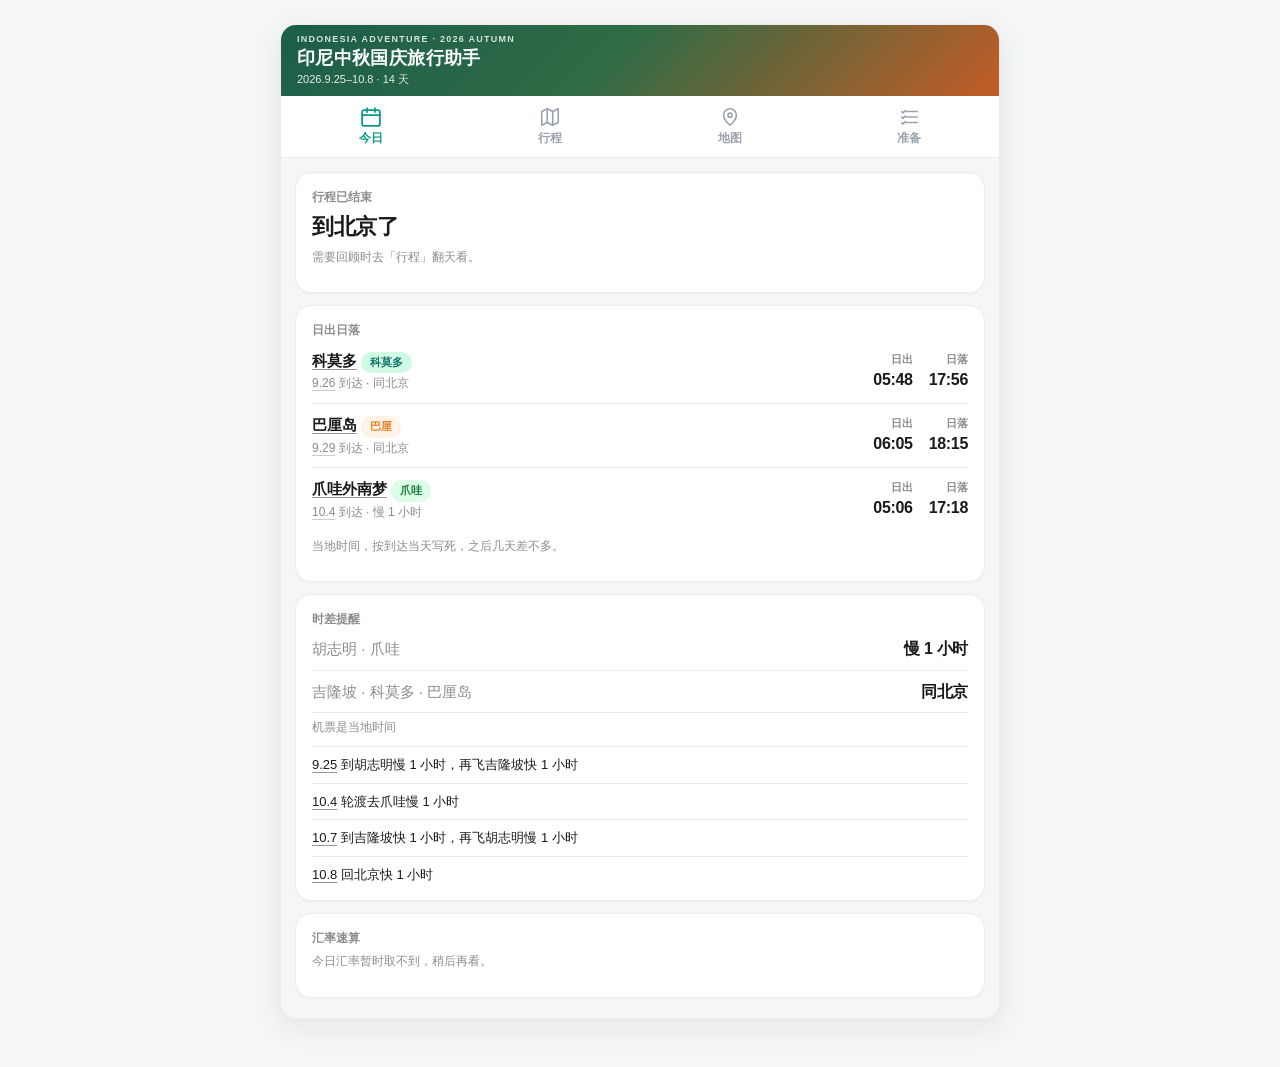
==== commit 2c58fbaf: "Abandon Ijen; record Semesta Bromo pickup at Ketapang Indah. Purwa and Andre are cancelled. 10.4 sta" ====
--- a/index.html
+++ b/index.html
@@ -225,6 +225,11 @@
     }
     .check .lab { transition: color .16s ease; }
     .check.done .lab { color: var(--muted); text-decoration: line-through; }
+    .prep-date {
+      flex-shrink: 0; min-width: 2.4em; padding-top: 1px;
+      font-size: 12px; font-weight: 700; color: var(--muted);
+      font-variant-numeric: tabular-nums;
+    }
     .pack-st {
       display: flex; gap: 10px; align-items: center;
       width: 100%; text-align: left;
@@ -668,11 +673,13 @@
   { inn:"10.1", out:"10.3", nights:2, name:"Seamount Amed 艾湄海山酒店", aka:["Seamount Amed","Seamount","艾湄海山酒店"], room:"海景豪华双人或双床间", status:"cancel", platform:"去哪儿", note:"已退订，勿入住", lat:-8.3352, lng:115.6467 },
   { inn:"10.1", out:"10.3", nights:2, name:"Ocean Villa Dive Resort Tulamben", aka:["Ocean Villa"], room:"—", status:"cancel", platform:"携程", note:"已退订，勿入住", lat:-8.2745, lng:115.5920 },
   { inn:"10.3", out:"10.4", nights:1, name:"New Sunari Lovina Beach Resort", aka:["新苏纳里罗威那海滩度假村","New Sunari","新苏纳里"], room:"高级房", status:"ok", platform:"去哪儿", note:"新苏纳里罗威那海滩度假村", lat:-8.1542, lng:115.0346 },
-  { inn:"10.4", out:"10.5", nights:1, name:"NusaBay Menjangan", aka:["NusaBay","努沙海湾蒙简甘","门姜酒店","WHM"], room:"特惠 Jungle Lanai Cottage · 50㎡ 大床", status:"alt", platform:"Trip.com", note:"宜珍关闭预案；2 人 RAN WEIJUN；IDR 1,028,225，9.25 扣款；9.27 12:00（巴厘）前可免费取消；10.5 要约 12:30 退房，坐最晚免费班船 12:50（巴厘时间），不要等 15:05", lat:-8.1047, lng:114.5178 },
-  { inn:"10.4", out:"10.5", nights:1, name:"Purwa Ijen", aka:["Purwa Ijen"], room:"花园景双人间", status:"ok", platform:"携程", note:"宜珍若重开则住这里并恢复 Andre；仍关则住 NusaBay，并退订。携程 1767788834", lat:-8.1866, lng:114.2396 },
+  { inn:"10.4", out:"10.5", nights:1, name:"NusaBay Menjangan", aka:["NusaBay","努沙海湾蒙简甘","门姜酒店","WHM"], room:"特惠 Jungle Lanai Cottage · 50㎡ 大床", status:"cancel", platform:"Trip.com", note:"已退订，勿入住。行程住 Ketapang Indah", lat:-8.1047, lng:114.5178 },
+  { inn:"10.4", out:"10.5", nights:1, name:"Ketapang Indah Hotel", aka:["Ketapang Indah","外南梦酒店","Banyuwangi酒店","凯特邦印达酒店"], room:"园景小屋 Cottage Garden View · 32㎡ 双人床或双床 · 含早", status:"ok", platform:"Agoda", note:"正住；宜珍已放弃。2 人 Ran Weijun；Agoda ¥379.76；Jl. Gatot Subroto Km.6, Banyuwangi 68421；+62 333 422280；15:00 入住 / 12:00 退房；10.5 Semesta Tour 在酒店接去布罗莫", lat:-8.1610, lng:114.3940 },
+  { inn:"10.4", out:"10.5", nights:1, name:"Purwa Ijen", aka:["Purwa Ijen"], room:"花园景双人间", status:"cancel", platform:"携程", note:"已退订，勿入住。宜珍已放弃，行程住 Ketapang Indah。携程 1767788834", lat:-8.1866, lng:114.2396 },
   { inn:"10.4", out:"10.5", nights:1, name:"Ijen Backpacker", aka:["Ijen Backpacker"], room:"—", status:"cancel", platform:"携程", note:"已退订，勿入住", lat:-8.1404, lng:114.3986 },
-  { inn:"10.4", out:"10.5", nights:1, name:"Grand Harvest Resort & Villas Ijen", aka:["大丰收度假村","Grand Harvest","大丰收"], room:"花园景豪华双人间", status:"cancel", platform:"去哪儿", note:"已退订，勿入住。行程住 Purwa Ijen", lat:-8.1780, lng:114.2512 },
-  { inn:"10.5", out:"10.6", nights:1, name:"Omah Kayu Bromo", aka:["Omah Kayu","布罗莫木屋"], room:"—", status:"ok", platform:"Booking", note:"布罗莫木屋", lat:-7.9175, lng:113.0273 },
+  { inn:"10.4", out:"10.5", nights:1, name:"Grand Harvest Resort & Villas Ijen", aka:["大丰收度假村","Grand Harvest","大丰收"], room:"花园景豪华双人间", status:"cancel", platform:"去哪儿", note:"已退订，勿入住。行程住 Ketapang Indah", lat:-8.1780, lng:114.2512 },
+  { inn:"10.5", out:"10.6", nights:1, name:"Omah Kayu Bromo", aka:["Omah Kayu","布罗莫木屋"], room:"—", status:"ok", platform:"Booking", note:"布罗莫若开才住；关闭则取消，改住玛琅去赛武", lat:-7.9175, lng:113.0273 },
+  { inn:"10.5", out:"10.6", nights:1, name:"玛琅酒店（赛武预案）", aka:["玛琅","Malang","玛琅酒店"], room:"待订", status:"wait", platform:"", note:"布罗莫关闭预案；住玛琅，次日早去 Tumpak Sewu 再去泗水；勿与 Omah Kayu 同时入住", lat:-7.9797, lng:112.6304 },
   { inn:"10.6", out:"10.7", nights:1, name:"Premier Place Surabaya Airport", aka:["Premier Place","泗水机场酒店","机场酒店"], room:"经典大床房", status:"ok", platform:"去哪儿", note:"泗水机场普瑞米尔广场；确认免费送机", lat:-7.3804, lng:112.7459 }
 ];
 
@@ -685,9 +692,10 @@
   { date:"10.1 13:00", name:"乌布 → 图蓝本包车", aka:["Bali Private Car Charter","乌布图蓝本包车","圣泉寺","百沙基母庙"], who:"Klook", detail:"13:00 Meruhdani 接 → 圣泉寺（可下水）→ Akasa 咖啡厅看 Batur 火山 → 百沙基母庙简逛 → Habitat 图蓝本", note:"已订；6 小时英文司机；凭证 KLK8448107649", klook:true },
   { date:"10.2–10.3", name:"OW 潜水考证", aka:["OW 考证","OW 理论","OW 开放水域","OW"], who:"yansu_diving / Let's dive", detail:"图蓝本自由号沉船，中文教练，含 Habitat 住宿", note:"微信已确认", img:"img/acts/act-ow-dive.webp?v=2" },
   { date:"10.3 14:00", name:"Aling-Aling 瀑布", aka:["Aling-Aling","Aling Aling","阿灵阿灵瀑布"], who:"Komang Arta 包车途经", detail:"Habitat 14:00 接，图蓝本 → Aling-Aling（停留至少 2 小时）→ 新苏纳里罗威那海滩度假村", note:"已订；2 人 IDR 600,000；乘客 RAN WEIJUN；门票另付" },
-  { date:"10.4 13:30", name:"门姜岛浮潜", aka:["Menjangan","门姜","门姜岛","NusaBay 浮潜"], who:"NusaBay / Blue Corner", detail:"宜珍关闭预案；12:15 班船入住后下午出门姜 2 点浮潜，不订两瓶水肺", note:"酒店已订；2 人约 IDR 750,000/人；园票约 200,000/人退房时收；10.5 12:50 班船走" },
-  { date:"10.5 02:00", name:"宜珍火山夜爬", aka:["宜珍火山夜爬","宜珍蓝火"], who:"Andre 泗水包车", detail:"02:00 出发，蓝火 + 硫磺湖；07:00 回 Purwa Ijen 休息", note:"宜珍若重开才走；已定，含在 Andre 行程", img:"img/acts/act-ijen-bluefire.webp?v=1" },
-  { date:"10.6 02:00", name:"布罗莫日出", aka:["布罗莫日出","布罗莫观景台"], who:"Andre 泗水包车 / 当地吉普", detail:"02:00 出发观景台看日出和云海；10:00 回酒店早餐", note:"宜珍若开：含在 Andre；关闭预案：庞越自租摩托上山，当地订吉普，不叫 Andre", img:"img/acts/act-bromo-sunrise.webp?v=1" }
+  { date:"10.4 下午", name:"Tabuhan / Bangsring 浮潜", aka:["Tabuhan","塔布汉","Pulau Tabuhan","Bangsring"], who:"现场找船", detail:"过海入住 Ketapang Indah 后，当天去 Bangsring 现场找船；不订两瓶水肺、不去门姜", note:"不预报团。到了再问码头/酒店；当天去不成可改 10.5 早，但 Semesta 当天要接去布罗莫" },
+  { date:"10.5 02:00", name:"宜珍火山夜爬", aka:["宜珍火山夜爬","宜珍蓝火"], who:"已取消", detail:"宜珍已放弃，不去", note:"Andre 已全部取消；Purwa 已退订", img:"img/acts/act-ijen-bluefire.webp?v=1" },
+  { date:"10.6 02:00", name:"布罗莫日出", aka:["布罗莫日出","布罗莫观景台"], who:"Semesta Tour", detail:"10.5 Ketapang Indah 接，仅布罗莫（不去宜珍）；02:00 观景台看日出和云海", note:"微信已口头确认 IDR 2,600,000；是否含吉普、10.6 是否送到泗水待问清。关闭则改赛武", img:"img/acts/act-bromo-sunrise.webp?v=1" },
+  { date:"10.6", name:"赛武瀑布", aka:["Tumpak Sewu","Coban Sewu","千层瀑布","赛武"], who:"玛琅包车", detail:"布罗莫关闭预案；玛琅出发早上看 Tumpak Sewu，再去泗水", note:"玛琅酒店待订；门票、向导待补；下谷湿滑，带涉水鞋；临行确认瀑布是否开门" }
 ];
 
 const days = [
@@ -767,73 +775,54 @@
     { t:"14:00", title:"Komang 接往罗威纳，途经 Aling-Aling", note:"Habitat Boutique Dive Resort 接；2 人 IDR 600,000；瀑布停留至少 2 小时；入住新苏纳里罗威那海滩度假村；门票另付", kind:"must" },
     { t:"晚上", title:"到酒店后海边找追海豚船", note:"瀑布后到店偏晚；傍晚去海滩议价，约 500,000盾/船，浮潜和挂漂可谈；次日早起", kind:"must" }
   ]},
-  { date:"10.04", iso:"2026-10-04", title:"追海豚 → 宜珍", phase:"java",
-    stay:"Purwa Ijen（花园景双人，已确认）", breakfast:"追海豚后简餐",
-    flight:"轮渡去爪哇；13:00 Ketapang Andre 接",
+  { date:"10.04", iso:"2026-10-04", title:"追海豚 → 外南梦浮潜", phase:"java",
+    stay:"Ketapang Indah Hotel（园景小屋含早，已确认）", breakfast:"追海豚后简餐 / 酒店晚餐",
+    flight:"轮渡去爪哇；入住 Ketapang Indah；当天现场找船浮潜",
     tz:"过海去爪哇，慢 1 小时",
     events:[
     { t:"上午", title:"罗威纳追海豚，海上日出", note:"前一晚海边已议价，约 500,000盾/船；浮潜、挂漂可谈", kind:"hl" },
-    { t:"午前", title:"追海豚后去 Gilimanuk 轮渡", note:"罗威纳 → 轮渡仍待预订；赶 13:00 前到外南梦 Ketapang", kind:"must" },
-    { t:"13:00", title:"Ketapang Andre 接往宜珍酒店", note:"Andre 泗水包车已定；IDR 3,800,000，当天付一半", kind:"must", tz:"慢 1 小时" },
-    { t:"晚上", title:"入住 Purwa Ijen，补觉", note:"02:00 出发爬宜珍；勿去已退的 Ijen Backpacker / 大丰收", kind:"must" }
+    { t:"午前", title:"追海豚后去 Gilimanuk 轮渡", note:"罗威纳 → 轮渡仍待预订；不过门姜、不去 Purwa / Andre", kind:"must" },
+    { t:"过海", title:"轮渡到 Ketapang，入住 Ketapang Indah", note:"船约 45 分钟；到爪哇拨慢 1 小时；15:00 入住园景小屋，含早；Ran Weijun；+62 333 422280", kind:"must", tz:"慢 1 小时" },
+    { t:"下午", title:"Bangsring 现场找船浮潜", note:"提前一天到现场问码头/酒店，不预报团；Tabuhan 短程即可。当天去不成再说明早，但 10.5 Semesta 要接", kind:"hl" }
+    ]
+  },
+  { date:"10.05", iso:"2026-10-05", title:"外南梦 → 布罗莫", phase:"java",
+    stay:"Omah Kayu Bromo（已确认）", breakfast:"Ketapang Indah 含早",
+    flight:"12:00 退房；Semesta Tour 在 Ketapang Indah 接，仅布罗莫，IDR 2,600,000",
+    tz:"爪哇时间；10.4 已过海",
+    events:[
+    { t:"上午", title:"浮潜补上（若 10.4 没去成）", note:"短程；要赶回酒店给 Semesta 接。已去则休息、打包", kind:"hl" },
+    { t:"12:00", title:"Ketapang Indah 退房", note:"园景小屋；行李可先寄存等 Semesta", kind:"must" },
+    { t:"接车", title:"Semesta Tour 接去布罗莫", note:"微信已口头确认；仅布罗莫，不去宜珍；Ketapang Indah 接；是否含吉普待问清", kind:"must" },
+    { t:"晚上", title:"入住 Omah Kayu，休整", note:"02:00 出发看日出；布罗莫若关则改住玛琅、次日赛武", kind:"must" }
     ],
     alt:{
-      if:"宜珍仍关闭",
-      stay:"NusaBay Menjangan（Jungle Lanai Cottage，已订）",
-      breakfast:"海豚后简餐 / 酒店下午茶",
-      flight:"海豚后去 Labuhan Lalang，12:15 班船入住；不过海",
+      if:"布罗莫关闭",
+      stay:"玛琅酒店待订",
+      breakfast:"Ketapang Indah 含早",
+      flight:"Semesta 仅布罗莫；若关则改玛琅，不要上山",
       events:[
-        { t:"上午", title:"罗威纳追海豚，海上日出", note:"仍从 New Sunari 出发", kind:"hl" },
-        { t:"08:30", title:"包车去 Labuhan Lalang", note:"约 1.5–2 小时；不要去 Gilimanuk 赶 Andre", kind:"must" },
-        { t:"12:15", title:"班船到 NusaBay", note:"约 20 分钟；特惠 Jungle Lanai；RAN WEIJUN", kind:"must" },
-        { t:"13:30", title:"门姜岛浮潜 2 点", note:"不订两瓶水肺；house reef 装备免费", kind:"hl" }
-      ]
-    }
-  },
-  { date:"10.05", iso:"2026-10-05", title:"宜珍蓝火 → 布罗莫", phase:"java",
-    stay:"Omah Kayu Bromo（已确认）", breakfast:"夜爬后回酒店补觉",
-    flight:"Andre 包车 12:00 出发，约 18:00 到布罗莫",
-    events:[
-    { t:"02:00", title:"宜珍火山夜爬：蓝火 + 硫磺湖", note:"Andre 行程", kind:"hl" },
-    { t:"07:00", title:"回 Purwa Ijen 休整", note:"冲洗硫磺味", kind:"must" },
-    { t:"12:00", title:"出发去布罗莫", note:"Andre 包车", kind:"must" },
-    { t:"18:00", title:"入住 Omah Kayu，休整", note:"02:00 出发看日出", kind:"must" }
-    ],
-    alt:{
-      if:"宜珍仍关闭",
-      stay:"Omah Kayu Bromo（已确认）",
-      breakfast:"NusaBay 后车上 / 简餐",
-      flight:"12:50 班船回岸 → Gilimanuk 轮渡 → 步行进 Ketapang (KTG) → 火车去庞越 → 自租摩托上 Bromo",
-      tz:"过海去爪哇，慢 1 小时；班船是巴厘时间，火车是爪哇时间",
-      events:[
-        { t:"12:30", title:"晚点退房，赶 12:50 班船", note:"跟酒店要约 12:30 退房；免费班船最晚 12:50（巴厘时间），不要等 15:05", kind:"must" },
-        { t:"12:50", title:"NusaBay 班船回 Labuhan Lalang", note:"约 20 分钟；这是 complimentary 最晚一班", kind:"must" },
-        { t:"13:20", title:"车去 Gilimanuk 轮渡", note:"码头约 20–30 分钟", kind:"must" },
-        { t:"轮渡", title:"过海到 Ketapang，步行进 KTG", note:"船约 45 分钟；到爪哇拨慢 1 小时；Stasiun Ketapang (KTG)，原 Banyuwangi Baru，不是 Banyuwangi Kota；码头走 100–600 米", kind:"must", tz:"慢 1 小时" },
-        { t:"15:45", title:"火车去庞越 Probolinggo", note:"Access by KAI 确认；优先 Blambangan Ekspres 15:45→19:46；Sangkuriang 15:00→18:49 对 12:50 班船偏紧", kind:"must", tz:"爪哇时间" },
-        { t:"到站后", title:"庞越租摩托上 Bromo", note:"不叫 Andre（已告知）；夜骑约 1.5–2.5 小时，约 21:00–22:30 到 Omah Kayu", kind:"must" },
-        { t:"晚上", title:"入住 Omah Kayu，早睡", note:"次日 02:00 日出；吉普自理", kind:"must" }
+        { t:"接车", title:"改去玛琅，准备赛武", note:"不住 Omah Kayu；玛琅酒店待订；告知 Semesta 不去 Bromo", kind:"must" }
       ]
     }
   },
   { date:"10.06", iso:"2026-10-06", title:"布罗莫日出 → 泗水", phase:"java",
     stay:"Premier Place Surabaya Airport（经典大床，已确认）", breakfast:"10:00 回酒店早餐",
-    flight:"Andre 包车 11:00 出发，13:30 到泗水",
+    flight:"日出后去泗水。Semesta 是否送到 Premier Place 待问清；次日 QZ322 不变",
     events:[
-    { t:"02:00", title:"布罗莫日出", note:"Andre 行程；观景台 + 云海", kind:"hl" },
-    { t:"10:00", title:"回酒店早餐", note:"", kind:"must" },
-    { t:"11:00", title:"退房出发去泗水", note:"Andre 包车；赛武瀑布已取消", kind:"must" },
-    { t:"13:30", title:"抵达泗水，入住 Premier Place", note:"付清余款；确认免费送机", kind:"must" }
+    { t:"02:00", title:"布罗莫日出", note:"Semesta Tour；观景台 + 云海。布罗莫若关：睡玛琅，上午改赛武", kind:"hl" },
+    { t:"10:00", title:"回酒店早餐", note:"布罗莫若关则赛武后简餐", kind:"must" },
+    { t:"11:00", title:"退房出发去泗水", note:"从 Omah Kayu；是否仍由 Semesta 送待确认。布罗莫若关则赛武后去泗水", kind:"must" },
+    { t:"下午", title:"抵达泗水，入住 Premier Place", note:"确认免费送机；次日 QZ322 不变", kind:"must" }
     ],
     alt:{
-      if:"宜珍仍关闭",
+      if:"布罗莫关闭",
       stay:"Premier Place Surabaya Airport（经典大床，已确认）",
-      breakfast:"10:00 回酒店早餐",
-      flight:"自理去泗水；不叫 Andre；次日 QZ322 不变",
+      breakfast:"赛武后简餐",
+      flight:"赛武后去泗水；次日 QZ322 不变",
       events:[
-        { t:"02:00", title:"布罗莫日出", note:"当地吉普或酒店代订；Andre 不接", kind:"hl" },
-        { t:"10:00", title:"回酒店早餐", note:"", kind:"must" },
-        { t:"11:00", title:"退房出发去泗水", note:"摩托回庞越转车，或当地包车；赛武瀑布已取消", kind:"must" },
+        { t:"07:00", title:"去 Tumpak Sewu", note:"玛琅出发约 2–3 小时；下谷看千层瀑布，湿滑带涉水鞋；门票待补", kind:"hl" },
+        { t:"中午", title:"出发去泗水", note:"赛武回玛琅约 2–3 小时，再到 Premier Place 约 2 小时", kind:"must" },
         { t:"下午", title:"抵达泗水，入住 Premier Place", note:"确认免费送机；次日 QZ322 不变", kind:"must" }
       ]
     }
@@ -938,38 +927,38 @@
   { id:6,  name:"图蓝本", lat:-8.2767, lng:115.5928, phase:"bali", date:"10.1–03", desc:"Habitat · OW 考证" },
   { id:13, name:"艾湄", lat:-8.3381, lng:115.6603, phase:"bali", date:"10.3", desc:"海湾停留，回 Habitat 住，不连路线" },
   { id:7,  name:"罗威纳", lat:-8.1586, lng:115.0267, phase:"bali", date:"10.3–04", desc:"New Sunari · 傍晚海边议价追海豚" },
-  { id:15, name:"门姜 / NusaBay", lat:-8.1047, lng:114.5178, phase:"bali", date:"10.4–05", desc:"宜珍关闭预案 · Jungle Lanai · 浮潜 · 10.5 12:50 班船" },
-  { id:8,  name:"Gilimanuk", lat:-8.1583, lng:114.4333, phase:"transit", date:"10.4 / 10.5", desc:"巴厘西端轮渡；预案 10.5 过海" },
-  { id:9,  name:"外南梦", lat:-8.2192, lng:114.3691, phase:"java", date:"10.4 / 10.5", desc:"Ketapang 港 / KTG 站；若开 13:00 Andre 接；关闭则 10.5 步行进站坐火车" },
-  { id:10, name:"宜珍火山", lat:-8.0583, lng:114.2425, phase:"java", date:"10.4–05", desc:"Purwa Ijen · Andre 蓝火；关闭则不去" },
-  { id:11, name:"布罗莫", lat:-7.9425, lng:112.9530, phase:"java", date:"10.5–06", desc:"Omah Kayu · 若开 Andre 日出；关闭则庞越自骑" },
-  { id:16, name:"庞越", lat:-7.7538, lng:113.2159, phase:"java", date:"10.5", desc:"预案 · Ketapang 火车抵达后租摩托上 Bromo" },
+  { id:15, name:"Tabuhan", lat:-8.0370, lng:114.4615, phase:"java", date:"10.4", desc:"Ketapang Indah 入住后现场找船浮潜" },
+  { id:8,  name:"Gilimanuk", lat:-8.1583, lng:114.4333, phase:"transit", date:"10.4", desc:"巴厘西端轮渡；10.4 过海" },
+  { id:9,  name:"外南梦", lat:-8.2192, lng:114.3691, phase:"java", date:"10.4–05", desc:"Ketapang Indah · 10.4 找船；10.5 Semesta 接去布罗莫" },
+  { id:10, name:"宜珍火山", lat:-8.0583, lng:114.2425, phase:"java", date:"—", desc:"已放弃，不去" },
+  { id:11, name:"布罗莫", lat:-7.9425, lng:112.9530, phase:"java", date:"10.5–06", desc:"Omah Kayu · Semesta Tour；关闭则改赛武" },
+  { id:16, name:"庞越", lat:-7.7538, lng:113.2159, phase:"java", date:"—", desc:"已不走火车；Semesta 从外南梦直接上 Bromo" },
+  { id:17, name:"玛琅", lat:-7.9797, lng:112.6304, phase:"java", date:"10.5–06", desc:"布罗莫关闭预案 · 住一晚，早上去赛武" },
+  { id:18, name:"赛武瀑布", lat:-8.2303, lng:112.9175, phase:"java", date:"10.6", desc:"Tumpak Sewu · 布罗莫关闭预案" },
   { id:12, name:"泗水", lat:-7.3797, lng:112.7870, phase:"java", date:"10.6–07", desc:"Premier Place · 13:30 到" },
   { id:14, name:"Aling-Aling", lat:-8.1768, lng:115.1063, phase:"bali", date:"10.3", desc:"瀑布停留 ≥2 小时 · Komang 途经" }
 ];
 const flightSegs = [[0,1],[1,2],[2,3],[3,4],[12,2],[2,1],[1,0]];
-const groundSegs = [[4,5],[5,6],[6,14],[14,7],[7,8],[8,9],[9,10],[10,11],[11,12]];
+const groundSegs = [[4,5],[5,6],[6,14],[14,7],[7,8],[8,9],[9,11],[11,12]];
 const GROUND_LEGS = [
   { date:"9.30", from:"库塔", to:"乌布", kind:"包车", km:35, dur:"1.5 小时", fare:"Grab 约 180 000–300 000盾" },
   { date:"10.1", from:"乌布", to:"图蓝本", kind:"包车", km:85, dur:"约 6 小时含景点", fare:"已订 · Klook", via:"圣泉寺 · Akasa · 百沙基", booked:true },
   { date:"10.3", from:"图蓝本", to:"罗威纳", kind:"包车", km:95, dur:"含瀑布约 5 小时", fare:"已订 600 000盾 · Komang Arta", via:"Aling-Aling", booked:true },
   { date:"10.4", from:"罗威纳", to:"Gilimanuk", kind:"包车", km:90, dur:"2 小时", fare:"包车约 400 000–650 000盾" },
-  { date:"10.4", from:"罗威纳", to:"门姜", kind:"包车", km:70, dur:"1.5–2 小时", fare:"宜珍关闭预案 · 送到 Labuhan Lalang 赶 12:15 班船", via:"Labuhan Lalang", alt:true },
   { date:"10.4", from:"Gilimanuk", to:"外南梦", kind:"轮渡", km:6, dur:"45 分钟", fare:"船票约 8 500–11 000盾/人；小车约 213 000盾" },
-  { date:"10.4", from:"外南梦", to:"宜珍", kind:"包车", km:40, dur:"1.5 小时", fare:"当地车约 200 000–400 000盾" },
-  { date:"10.5", from:"门姜", to:"外南梦", kind:"班船+轮渡", km:40, dur:"约 2.5 小时", fare:"宜珍关闭预案 · 12:50 班船回岸后过海，步行进 KTG", via:"Labuhan Lalang · Gilimanuk", alt:true },
-  { date:"10.5", from:"宜珍", to:"布罗莫", kind:"包车", km:250, dur:"6 小时", fare:"包车约 1 200 000–1 800 000盾（无 Grab）" },
-  { date:"10.5", from:"外南梦", to:"庞越", kind:"火车", km:220, dur:"约 4 小时", fare:"宜珍关闭预案 · Access by KAI；优先 Blambangan 15:45→19:46", via:"Stasiun Ketapang (KTG)", alt:true },
-  { date:"10.5", from:"庞越", to:"布罗莫", kind:"摩托", km:45, dur:"1.5–2.5 小时", fare:"宜珍关闭预案 · 到站自租，不叫 Andre；夜骑上 Omah Kayu", alt:true },
-  { date:"10.6", from:"布罗莫", to:"泗水", kind:"包车", km:110, dur:"2.5 小时", fare:"包车约 450 000–750 000盾" },
-  { date:"10.6", from:"布罗莫", to:"泗水", kind:"自理", km:110, dur:"2.5–4 小时", fare:"宜珍关闭预案 · 摩托回庞越转车或当地包车；不叫 Andre", alt:true }
+  { date:"10.4", from:"外南梦", to:"Tabuhan", kind:"包车+租船", km:20, dur:"车约 30 分钟 + 船 10–15 分钟", fare:"入住后现场找船；不预报团", via:"Bangsring" },
+  { date:"10.5", from:"外南梦", to:"布罗莫", kind:"包车", km:250, dur:"约 6 小时", fare:"已订 · Semesta Tour 仅布罗莫 IDR 2,600,000；10.5 Ketapang Indah 接", booked:true },
+  { date:"10.5", from:"外南梦", to:"玛琅", kind:"包车", km:280, dur:"约 6 小时", fare:"布罗莫关闭预案 · 告知 Semesta 改玛琅", alt:true },
+  { date:"10.6", from:"玛琅", to:"赛武瀑布", kind:"包车", km:70, dur:"2–3 小时", fare:"布罗莫关闭预案 · 早出发；门票向导待补", via:"Dampit · Pronojiwo", alt:true },
+  { date:"10.6", from:"布罗莫", to:"泗水", kind:"包车", km:110, dur:"2.5 小时", fare:"问 Semesta 能否从 Omah Kayu 送到 Premier Place；若不能再另包车" },
+  { date:"10.6", from:"赛武瀑布", to:"泗水", kind:"包车", km:170, dur:"4–6 小时", fare:"布罗莫关闭预案 · 瀑布后去 Premier Place", via:"玛琅", alt:true }
 ];
 const PHASE_COLOR = { komodo:"#0f766e", bali:"#e67e22", java:"#22c55e", transit:"#8b5cf6" };
 // Arrival-day local sun times (NOAA). Not refreshed daily.
 const SUN_SPOTS = [
   { name:"科莫多", date:"9.26", rise:"05:48", set:"17:56", tz:"同北京", phase:"komodo" },
   { name:"巴厘岛", date:"9.29", rise:"06:05", set:"18:15", tz:"同北京", phase:"bali" },
-  { name:"爪哇宜珍", date:"10.4", rise:"05:06", set:"17:18", tz:"慢 1 小时", phase:"java" }
+  { name:"爪哇外南梦", date:"10.4", rise:"05:06", set:"17:18", tz:"慢 1 小时", phase:"java" }
 ];
 const VF_MP = "https://feeyo-4gavslyd9088a553-1258220651.tcloudbaseapp.com/jump-mp.html";
 const VF_SIGN = "6962cb8406913270c49eb62f06d9240e";
@@ -1009,37 +998,40 @@
   { id:"pre-ocean", g:"行前必办", t:"退订 Ocean Villa Dive Resort Tulamben（携程 ¥303）", done:true },
   { id:"pre-gh", g:"行前必办", t:"退订 Grand Harvest Resort & Villas Ijen（大丰收）", done:true },
   { id:"pre-ijendup", g:"行前必办", t:"退订 Ijen Backpacker", done:true },
-  { id:"pre-ijenfire", g:"行前必办", t:"9.27 中午前确认宜珍是否重开：仍关则走门姜→12:50船→Ketapang 火车→庞越租摩托（不叫 Andre）；重开则取消 NusaBay，恢复 Purwa + Andre", done:false },
+  { id:"pre-purwa", g:"行前必办", t:"退订 Purwa Ijen（宜珍已放弃）", done:true },
+  { id:"pre-ijenfire", g:"行前必办", t:"宜珍已放弃；Andre 已全部取消。10.4 住 Ketapang Indah，现场找船浮潜；10.5 Semesta 接去布罗莫。布罗莫若关则改玛琅/赛武", done:true },
+  { id:"pre-nusabay", g:"行前必办", t:"退订 NusaBay Menjangan（不去门姜，改 Ketapang Indah）", done:true },
   { id:"pre-np", g:"行前必办", t:"确认科莫多船游是否已含国家公园门票", done:false },
   { id:"pre-ow", g:"行前必办", t:"OW 潜水课提前学理论课", done:false },
-  { id:"d-kl", g:"按日期", t:"9.25 预订吉隆坡 T2 附近酒店（Tune KLIA Aeropolis 已订，Agoda ¥203.73）", done:true },
-  { id:"d-kata", g:"按日期", t:"9.27 预约 Katamaran 日出徒步 + 浮潜", done:false },
-  { id:"d-pick", g:"按日期", t:"9.29 预订登巴萨机场 → 库塔酒店接机", done:false },
-  { id:"d-surf", g:"按日期", t:"9.30 库塔冲浪练习（Klook 已订）", done:true },
-  { id:"d-ubudcar", g:"按日期", t:"9.30 预订库塔 → 乌布包车", done:false },
-  { id:"d-spa", g:"按日期", t:"9.30 预订乌布 SPA + 手工体验", done:false },
-  { id:"d-cook", g:"按日期", t:"10.1 预订乌布农场烹饪课（已订 Ketut's Bali）", done:true },
-  { id:"d-tulcar", g:"按日期", t:"10.1 预订乌布 → 图蓝本包车（Klook 已订，途经圣泉寺 / Akasa / 百沙基）", done:true },
-  { id:"d-lovcar", g:"按日期", t:"10.3 图蓝本 → 罗威纳包车（Komang Arta 已订，IDR 600,000，途经 Aling-Aling）", done:true },
-  { id:"d-dol", g:"按日期", t:"10.3 傍晚罗威纳海边议价追海豚船（约 IDR 500,000/船，浮潜、挂漂可谈）", done:false },
-  { id:"d-ijenx", g:"按日期", t:"宜珍若开：10.4 预订罗威纳 → Gilimanuk（Ketapang Andre 接）；若关：10.4 送 Labuhan Lalang 赶 12:15 班船", done:false },
-  { id:"d-ijenh", g:"按日期", t:"10.5 宜珍夜爬（宜珍若重开；Andre 已含行程）", done:true },
-  { id:"d-nusabay", g:"按日期", t:"10.4 宜珍关闭预案：NusaBay Jungle Lanai 已订，下午门姜浮潜", done:true },
-  { id:"d-nusabay-late", g:"按日期", t:"10.5 跟 NusaBay 要约 12:30 退房，坐 12:50 免费班船（不要 15:05）", done:false },
-  { id:"d-kai", g:"按日期", t:"预订 Ketapang (KTG) → 庞越火车（Access by KAI；优先 Blambangan Ekspres 15:45–19:46，Sangkuriang 15:00 偏紧）", done:false },
-  { id:"d-probike", g:"按日期", t:"10.5 庞越下车后租摩托上 Bromo / Omah Kayu（夜骑约 1.5–2.5 小时；不叫 Andre）", done:false },
-  { id:"d-andre-alt", g:"按日期", t:"宜珍关闭预案不需要 Andre，已告知；若重开再确认原包车", done:true },
-  { id:"d-bromocar", g:"按日期", t:"10.5 宜珍 → 布罗莫包车（宜珍若重开；Andre 已定）", done:true },
-  { id:"d-jeep", g:"按日期", t:"10.6 布罗莫日出（宜珍若开：Andre 已含；关闭则当地订吉普）", done:false },
-  { id:"d-subcar", g:"按日期", t:"10.6 布罗莫 → 泗水：宜珍若开 Andre 已定；关闭则摩托回庞越或当地包车", done:false },
-  { id:"d-andrepay", g:"按日期", t:"宜珍若重开才付 Andre：当天一半、最后一天一半，共 IDR 3,800,000", done:false },
-  { id:"d-shuttle", g:"按日期", t:"10.7 确认泗水机场酒店免费送机", done:false }
+  { id:"d-kl", g:"按日期", date:"9.25", t:"9.25 预订吉隆坡 T2 附近酒店（Tune KLIA Aeropolis 已订，Agoda ¥203.73）", done:true },
+  { id:"d-kata", g:"按日期", date:"9.27", t:"9.27 预约 Katamaran 日出徒步 + 浮潜", done:false },
+  { id:"d-pick", g:"按日期", date:"9.29", t:"9.29 预订登巴萨机场 → 库塔酒店接机", done:false },
+  { id:"d-surf", g:"按日期", date:"9.30", t:"9.30 库塔冲浪练习（Klook 已订）", done:true },
+  { id:"d-ubudcar", g:"按日期", date:"9.30", t:"9.30 预订库塔 → 乌布包车", done:false },
+  { id:"d-spa", g:"按日期", date:"9.30", t:"9.30 预订乌布 SPA + 手工体验", done:false },
+  { id:"d-cook", g:"按日期", date:"10.1", t:"10.1 预订乌布农场烹饪课（已订 Ketut's Bali）", done:true },
+  { id:"d-tulcar", g:"按日期", date:"10.1", t:"10.1 预订乌布 → 图蓝本包车（Klook 已订，途经圣泉寺 / Akasa / 百沙基）", done:true },
+  { id:"d-lovcar", g:"按日期", date:"10.3", t:"10.3 图蓝本 → 罗威纳包车（Komang Arta 已订，IDR 600,000，途经 Aling-Aling）", done:true },
+  { id:"d-dol", g:"按日期", date:"10.3", t:"10.3 傍晚罗威纳海边议价追海豚船（约 IDR 500,000/船，浮潜、挂漂可谈）", done:false },
+  { id:"d-ijenx", g:"按日期", date:"10.4", t:"10.4 预订罗威纳 → Gilimanuk 过海，入住 Ketapang Indah（已订）；不去 Purwa / Andre", done:false },
+  { id:"d-ijenh", g:"按日期", date:"10.5", t:"宜珍已放弃，不去夜爬", done:true },
+  { id:"d-nusabay", g:"按日期", date:"10.4", t:"10.4 入住 Ketapang Indah 后去 Bangsring 现场找船浮潜（不预报团）", done:false },
+  { id:"d-nusabay-late", g:"按日期", date:"10.5", t:"10.5 12:00 Ketapang Indah 退房；Semesta Tour 接去布罗莫（IDR 2,600,000，仅布罗莫）", done:false },
+  { id:"d-kai", g:"按日期", date:"10.5", t:"不坐 Ketapang 火车；Semesta 已订。布罗莫若关再改玛琅", done:true },
+  { id:"d-probike", g:"按日期", date:"10.5", t:"Semesta 送到 Omah Kayu（已订）；不租摩托夜路上山", done:false },
+  { id:"d-sewu", g:"按日期", date:"10.5", t:"布罗莫若关：订玛琅 10.5 一晚 + 10.6 早包车去 Tumpak Sewu，看完去泗水；取消 Omah Kayu；告知 Semesta", done:false },
+  { id:"d-andre-alt", g:"按日期", date:"10.4", t:"Andre 已全部取消", done:true },
+  { id:"d-bromocar", g:"按日期", date:"10.5", t:"10.5 Semesta Tour 布罗莫包车已口头确认 IDR 2,600,000；Ketapang Indah 接；问清是否含吉普、10.6 是否送到泗水", done:false },
+  { id:"d-jeep", g:"按日期", date:"10.6", t:"10.6 布罗莫日出（Semesta）；布罗莫若关则改赛武", done:false },
+  { id:"d-subcar", g:"按日期", date:"10.6", t:"10.6 去泗水：问 Semesta 能否从 Omah Kayu 送到 Premier Place；若关则赛武后包车", done:false },
+  { id:"d-andrepay", g:"按日期", date:"10.4", t:"Andre 已取消，不付款", done:true },
+  { id:"d-shuttle", g:"按日期", date:"10.7", t:"10.7 确认泗水机场酒店免费送机", done:false }
 ];
 
 // Built-in spend catalog only. Couple add/edit/delete is in cloud.lists
 // (extraSpend / goneSpend / editSpend). Do not copy those user items into this
 // array, and do not reset cloud.lists when changing this list.
-// Seamount、Ocean Villa、Ijen Backpacker、大丰收已退订、Oryza 已取消不列入；西双版纳酒店不是这次行程。
+// Seamount、Ocean Villa、Ijen Backpacker、大丰收、Purwa、NusaBay、Andre 已退订/取消不列入；西双版纳酒店不是这次行程。
 const SPEND_CATS = ["机票","酒店","活动","交通","其他"];
 const SPEND_CAT_COLOR = {
   "机票": "#8b5cf6",
@@ -1062,9 +1054,9 @@
   { id:"sp-h-meru", cat:"酒店", date:"9.30", name:"Meruhdani Boutique Ubud", cny:344.95, note:"去哪儿 · 1 晚" },
   { id:"sp-h-hab", cat:"酒店", date:"10.1", dates:["10.1","10.2"], name:"Habitat Boutique Dive Resort", cny:null, note:"微信直订，2 晚，金额待补；按天平摊" },
   { id:"sp-h-lov", cat:"酒店", date:"10.3", name:"New Sunari Lovina Beach Resort", cny:283.02, note:"去哪儿 · 1 晚" },
-  { id:"sp-h-purwa", cat:"酒店", date:"10.4", name:"Purwa Ijen", cny:184.78, note:"携程 1767788834 · 花园景双人 · 宜珍若开入住" },
-  { id:"sp-h-nusabay", cat:"酒店", date:"10.4", name:"NusaBay Menjangan（Jungle Lanai）", idr:1028225, note:"Trip.com 特惠；9.25 扣款；宜珍关闭预案，9.27 12:00 前可免费取消" },
-  { id:"sp-h-omah", cat:"酒店", date:"10.5", name:"Omah Kayu Bromo", cny:154, note:"携程 · 1 晚" },
+  { id:"sp-h-ketapang", cat:"酒店", date:"10.4", name:"Ketapang Indah Hotel（园景小屋）", cny:379.76, note:"Agoda · 含早 · 2 人 Ran Weijun；Jl. Gatot Subroto Km.6, Banyuwangi 68421" },
+  { id:"sp-h-omah", cat:"酒店", date:"10.5", name:"Omah Kayu Bromo", cny:154, note:"携程 · 1 晚 · 布罗莫若开才住" },
+  { id:"sp-h-malang", cat:"酒店", date:"10.5", name:"玛琅酒店（赛武预案）", cny:null, note:"布罗莫关闭预案；待订" },
   { id:"sp-h-prem", cat:"酒店", date:"10.6", name:"Premier Place Surabaya Airport", cny:270.12, note:"去哪儿 · 1 晚" },
   { id:"sp-a-komodo", cat:"活动", date:"9.27", dates:["9.27","9.28"], name:"科莫多半日游 + 一日跳岛", idr:1400000, note:"两日两人共价，GP Travel；按天平摊" },
   { id:"sp-a-surf1", cat:"活动", date:"9.29", name:"库塔冲浪私人课（第一天）", cny:66.5, note:"Klook" },
@@ -1073,12 +1065,11 @@
   { id:"sp-tulcar", cat:"交通", date:"10.1", name:"乌布 → 图蓝本包车（Klook）", cny:null, note:"13:00 Meruhdani → Habitat；途经圣泉寺 / Akasa / 百沙基；凭证 KLK8448107649" },
   { id:"sp-a-dol", cat:"活动", date:"10.4", name:"罗威纳追海豚", idr:500000, note:"10.3 傍晚海边议价；浮潜、挂漂可谈" },
   { id:"sp-a-ow", cat:"活动", date:"10.2", dates:["10.2","10.3"], name:"OW 潜水考证", cny:null, note:"微信已确认，金额待补；两日按天平摊" },
-  { id:"sp-a-ijen", cat:"活动", date:"10.5", name:"宜珍火山夜爬", cny:null, note:"宜珍若重开才走；含在 Andre 行程，门票若另付再补" },
-  { id:"sp-a-bromo", cat:"活动", date:"10.6", name:"布罗莫日出", cny:null, note:"宜珍若开含在 Andre；关闭预案改为当地吉普，门票若另付再补" },
+  { id:"sp-a-tabuhan", cat:"活动", date:"10.4", name:"Tabuhan / Bangsring 浮潜", cny:null, note:"10.4 入住后现场找船，金额待补" },
+  { id:"sp-a-bromo", cat:"活动", date:"10.6", name:"布罗莫日出", cny:null, note:"含在 Semesta Tour；是否另付吉普待问清" },
+  { id:"sp-a-sewu", cat:"活动", date:"10.6", name:"赛武瀑布 Tumpak Sewu", cny:null, note:"布罗莫关闭预案；玛琅包车 + 门票向导待补" },
   { id:"sp-komang", cat:"交通", date:"10.3", name:"Komang Arta 包车（图蓝本→Aling-Aling→罗威纳）", idr:600000, note:"10.3 14:00 Habitat 接；2 人；乘客 RAN WEIJUN；瀑布门票另计" },
-  { id:"sp-andre", cat:"交通", date:"10.4", dates:["10.4","10.5","10.6"], name:"Andre 泗水包车（宜珍→布罗莫→泗水）", idr:3800000, note:"宜珍若重开才用；关闭预案已告知不需要。10.4–10.6 按天平摊" },
-  { id:"sp-kai", cat:"交通", date:"10.5", name:"Ketapang → 庞越火车", cny:null, note:"宜珍关闭预案；Access by KAI；优先 Blambangan Ekspres 15:45–19:46" },
-  { id:"sp-probike", cat:"交通", date:"10.5", name:"庞越租摩托上 Bromo", cny:null, note:"宜珍关闭预案；到站自租，不叫 Andre" }
+  { id:"sp-semesta", cat:"交通", date:"10.5", dates:["10.5","10.6"], name:"Semesta Tour 布罗莫包车", idr:2600000, note:"仅布罗莫，不去宜珍；10.5 Ketapang Indah 接；微信口头确认。是否含吉普、10.6 是否送到泗水待问清；10.5–10.6 按天平摊" }
 ];
 
 const phaseName = { komodo:"科莫多", bali:"巴厘", java:"爪哇", transit:"中转" };
@@ -1215,6 +1206,31 @@
   if (iso) return Number(iso[2]) + "." + Number(iso[3]);
   return (s || "日期待定");
 }
+function prepDate(item) {
+  const raw = String((item && item.date) || "").trim();
+  if (raw) {
+    const lab = spendDateLabel(raw);
+    if (lab && lab !== "日期待定") return lab;
+  }
+  const m = String((item && item.t) || "").match(/(\d{1,2})\.(\d{1,2})/);
+  return m ? Number(m[1]) + "." + Number(m[2]) : "";
+}
+function prepGroupRank(g) {
+  if (g === "行前必办") return 0;
+  if (g === "按日期") return 1;
+  return 2;
+}
+function prepGroups(todos) {
+  const seen = [];
+  (todos || []).forEach(p => {
+    const g = (p && p.g) || "按日期";
+    if (!seen.includes(g)) seen.push(g);
+  });
+  return seen.sort((a, b) => prepGroupRank(a) - prepGroupRank(b));
+}
+function sortPrepItems(items) {
+  return (items || []).slice().sort((a, b) => spendDateKey(prepDate(a)) - spendDateKey(prepDate(b)));
+}
 function spendDayOptions() {
   const seen = new Set();
   return days.map(d => spendDateLabel(d.date)).filter(lab => {
@@ -1268,12 +1284,18 @@
     idr: cur === "IDR" ? amt : null
   };
 }
-function addListItem(kind, t, g) {
+function addListItem(kind, t, g, date) {
   t = (t || "").trim();
   if (!t) return;
   const L = ensureLists();
-  if (kind === "prep") L.extraPrep.push({ id: newItemId("up-"), g: (g || "自加").trim() || "自加", t });
-  else L.extraPack.push({ id: newItemId("ub-"), g: (g || "其他").trim() || "其他", t, st: "none" });
+  if (kind === "prep") {
+    const day = prepDate({ t, date });
+    let group = (g || "").trim();
+    if (!group) group = day ? "按日期" : "待办";
+    L.extraPrep.push({ id: newItemId("up-"), g: group, t, date: day });
+  } else {
+    L.extraPack.push({ id: newItemId("ub-"), g: (g || "其他").trim() || "其他", t, st: "none" });
+  }
 }
 function addSpendItem(fields) {
   const name = (fields.name || "").trim();
@@ -1289,14 +1311,22 @@
     note: (fields.note || "").trim()
   });
 }
-function renameListItem(kind, id, t, g) {
+function renameListItem(kind, id, t, g, date) {
   t = (t || "").trim();
   if (!id || !t) return;
   const L = ensureLists();
   const extras = kind === "prep" ? L.extraPrep : L.extraPack;
   const extra = extras.find(p => p.id === id);
   const patch = { t };
-  if (g && g.trim()) patch.g = g.trim();
+  if (kind === "prep") {
+    const day = prepDate({ t, date });
+    let group = (g || "").trim();
+    if (!group) group = day ? "按日期" : "待办";
+    patch.g = group;
+    patch.date = day;
+  } else if (g && g.trim()) {
+    patch.g = g.trim();
+  }
   if (extra) Object.assign(extra, patch);
   else if (kind === "prep") L.editPrep[id] = Object.assign({}, L.editPrep[id], patch);
   else L.editPack[id] = Object.assign({}, L.editPack[id], patch);
@@ -1341,13 +1371,18 @@
   return `<button type="button" class="ebtn" data-edit-${kind}="${id}" aria-label="编辑">✎</button><button type="button" class="xbtn" data-del-${kind}="${id}" aria-label="删除">×</button>`;
 }
 function addComposer(kind, groups, defaultGroup) {
-  const opts = groups.map(g => `<option value="${esc(g)}"></option>`).join("");
+  const opts = groups.filter(g => g && g !== "自加").map(g => `<option value="${esc(g)}"></option>`).join("");
+  const dateField = kind === "prep"
+    ? `<input class="field" data-add-date maxlength="10" list="prep-dates" placeholder="日期（可选，如 9.25）">
+      <datalist id="prep-dates">${spendDayOptions().map(d => `<option value="${esc(d)}"></option>`).join("")}</datalist>`
+    : "";
   return `
     <div class="card add-box" data-composer="${kind}" hidden>
       <div class="kicker">${kind === "prep" ? "添加待办" : "添加行李"}</div>
       <input class="field" data-add-text maxlength="120" placeholder="${kind === "prep" ? "要做的事" : "要带的东西"}">
-      <input class="field" data-add-group maxlength="20" list="${kind}-groups" placeholder="分组" value="${esc(defaultGroup)}">
+      <input class="field" data-add-group maxlength="20" list="${kind}-groups" placeholder="分组" value="${esc(defaultGroup || "")}">
       <datalist id="${kind}-groups">${opts}</datalist>
+      ${dateField}
       <div class="bar">
         <button type="button" class="btn" data-add-save>添加</button>
         <button type="button" class="btn sec" data-add-cancel>取消</button>
@@ -1521,7 +1556,7 @@
   const a = d.alt;
   return `
     <div class="warn">
-      <div class="kicker urgent">预案 · ${a.if || "宜珍关闭"}</div>
+      <div class="kicker urgent">预案 · ${a.if || "布罗莫关闭"}</div>
       <div class="kv"><b>住</b>${linkText(a.stay || "")}</div>
       <div class="kv"><b>早</b>${linkText(a.breakfast || "")}</div>
       <div class="kv"><b>交通</b>${linkText(a.flight || "")}</div>
@@ -1771,7 +1806,7 @@
       ${phaseChip(d.phase)}
       ${dayMeta(d)}
       ${tzNote(d.tz)}
-      ${hard?`<div class="warn">10.04–10.06 是全程瓶颈。宜珍若重开：Purwa + Andre 夜爬 + 布罗莫。宜珍仍关：门姜浮潜（NusaBay 已订）→ 10.5 12:50 班船 → Ketapang 火车 → 庞越租摩托上 Bromo，不叫 Andre。赛武瀑布已取消。</div>`:""}
+      ${hard?`<div class="warn">10.04–10.06：宜珍已放弃。10.4 过海住 Ketapang Indah，当天 Bangsring 现场找船浮潜；10.5 Semesta Tour 接去布罗莫（IDR 2,600,000，仅布罗莫）。布罗莫若关则改玛琅看赛武。Andre、Purwa、NusaBay 已退订。</div>`:""}
       ${altPlanCard(d)}
     </div>
     <div class="card">
@@ -1999,7 +2034,7 @@
 let mapObj = null;
 function renderMap() {
   const box = document.getElementById("page-map");
-  if (box.dataset.ready !== "legs6") {
+  if (box.dataset.ready !== "legs7") {
     if (mapObj) {
       try { mapObj.remove(); } catch (e) {}
       mapObj = null;
@@ -2033,7 +2068,7 @@
             <div class="meta">约 ${leg.km} 公里<br>约 ${esc(leg.dur)}</div>
           </div>`).join("")}
       </div>`;
-    box.dataset.ready = "legs6";
+    box.dataset.ready = "legs7";
   }
   box.querySelectorAll("[data-focus]").forEach(b => b.onclick = () => focusRegion(b.dataset.focus));
   setTimeout(initMap, 80);
@@ -2458,7 +2493,9 @@
       : (kind === "prep" ? "添加待办" : "添加行李");
     form.querySelector("[data-add-save]").textContent = item ? "保存" : "添加";
     form.querySelector("[data-add-text]").value = item ? item.t : "";
-    form.querySelector("[data-add-group]").value = item ? item.g : (kind === "prep" ? "自加" : "");
+    form.querySelector("[data-add-group]").value = item ? (item.g || "") : "";
+    const dateEl = form.querySelector("[data-add-date]");
+    if (dateEl) dateEl.value = item ? (prepDate(item) || "") : "";
   }
   form.querySelector("[data-add-text]").focus();
   form.scrollIntoView({ behavior: "smooth", block: "center" });
@@ -2497,16 +2534,18 @@
     }
     const t = form.querySelector("[data-add-text]").value;
     const g = form.querySelector("[data-add-group]").value;
+    const dateEl = form.querySelector("[data-add-date]");
+    const date = dateEl ? dateEl.value : "";
     if (!(t || "").trim()) {
       form.querySelector("[data-add-text]").focus();
       return;
     }
-    if (form.dataset.mode === "edit") renameListItem(kind, form.dataset.id, t, g);
-    else addListItem(kind, t, g);
+    if (form.dataset.mode === "edit") renameListItem(kind, form.dataset.id, t, g, date);
+    else addListItem(kind, t, g, date);
     renderPrep();
     schedulePush();
   });
-  box.querySelectorAll("[data-add-text]").forEach(inp => inp.addEventListener("keydown", e => {
+  box.querySelectorAll("[data-add-text], [data-add-date]").forEach(inp => inp.addEventListener("keydown", e => {
     if (e.key === "Enter") {
       e.preventDefault();
       inp.closest("[data-composer]")?.querySelector("[data-add-save]")?.click();
@@ -2687,7 +2726,7 @@
 function renderPrep() {
   const todos = livePrep();
   const packedItems = liveBags();
-  const groups = [...new Set(todos.map(p=>p.g))];
+  const groups = prepGroups(todos);
   const bgroups = [...new Set(packedItems.map(p=>p.g))];
   const box = document.getElementById("page-prep");
   const left = todos.filter(p=>!isChecked("prep", p)).length;
@@ -2699,27 +2738,34 @@
     <div class="page-head c-blue">待办事项 <span>${todos.length} 条任务</span>
       <button type="button" class="add-pill" data-open-add="prep">＋ 添加</button>
     </div>
-    ${addComposer("prep", groups.length ? groups : ["行前必办","按日期","自加"], "自加")}
+    ${addComposer("prep", groups.length ? groups : ["行前必办","按日期"], "")}
     <div class="card">
       <div class="kicker">行前进度</div>
       <div class="prog">
         <div class="prog-top"><span>已完成 ${todos.length - left} / ${todos.length}</span><b>${pct}%</b></div>
         <div class="prog-bar"><i style="width:${pct}%"></i></div>
       </div>
-      <p class="hint">${canEdit ? "勾选、添加、删除会立刻同步到云端。点铅笔可改文字。" : "先解锁才能勾选、添加或删除。"}</p>
+      <p class="hint">${canEdit ? "勾选、添加、删除会立刻同步到云端。点铅笔可改文字和日期。填日期会进「按日期」并按天排序。" : "先解锁才能勾选、添加或删除。"}</p>
     </div>
-    ${groups.map(g=>`
+    ${groups.map(g=>{
+      const rows = g === "按日期" ? sortPrepItems(todos.filter(p=>p.g===g)) : todos.filter(p=>p.g===g);
+      return `
       <div class="card">
         <div class="kicker ${g==="行前必办"?"urgent":""}">${esc(g)}</div>
-        ${todos.filter(p=>p.g===g).map(p=>`
+        ${rows.map(p=>{
+          const day = g === "按日期" ? (prepDate(p) || "—") : "";
+          return `
           <div class="check ${isChecked("prep",p)?"done":""}">
             <label class="check-main">
               <input type="checkbox" data-list="prep" data-id="${p.id}" ${isChecked("prep",p)?"checked":""} ${canEdit?"":"disabled"}>
+              ${day ? `<span class="prep-date">${esc(day)}</span>` : ""}
               <span class="lab">${esc(p.t)}</span>
             </label>
             ${itemActions("prep", p.id)}
-          </div>`).join("")}
-      </div>`).join("")}
+          </div>`;
+        }).join("")}
+      </div>`;
+    }).join("")}
     <div class="card">
       <div class="kicker">共享备忘</div>
       <p class="hint">${canEdit ? "两人看到的是同一份。不要写护照号、证件号。" : "解锁后可编辑。"}</p>
